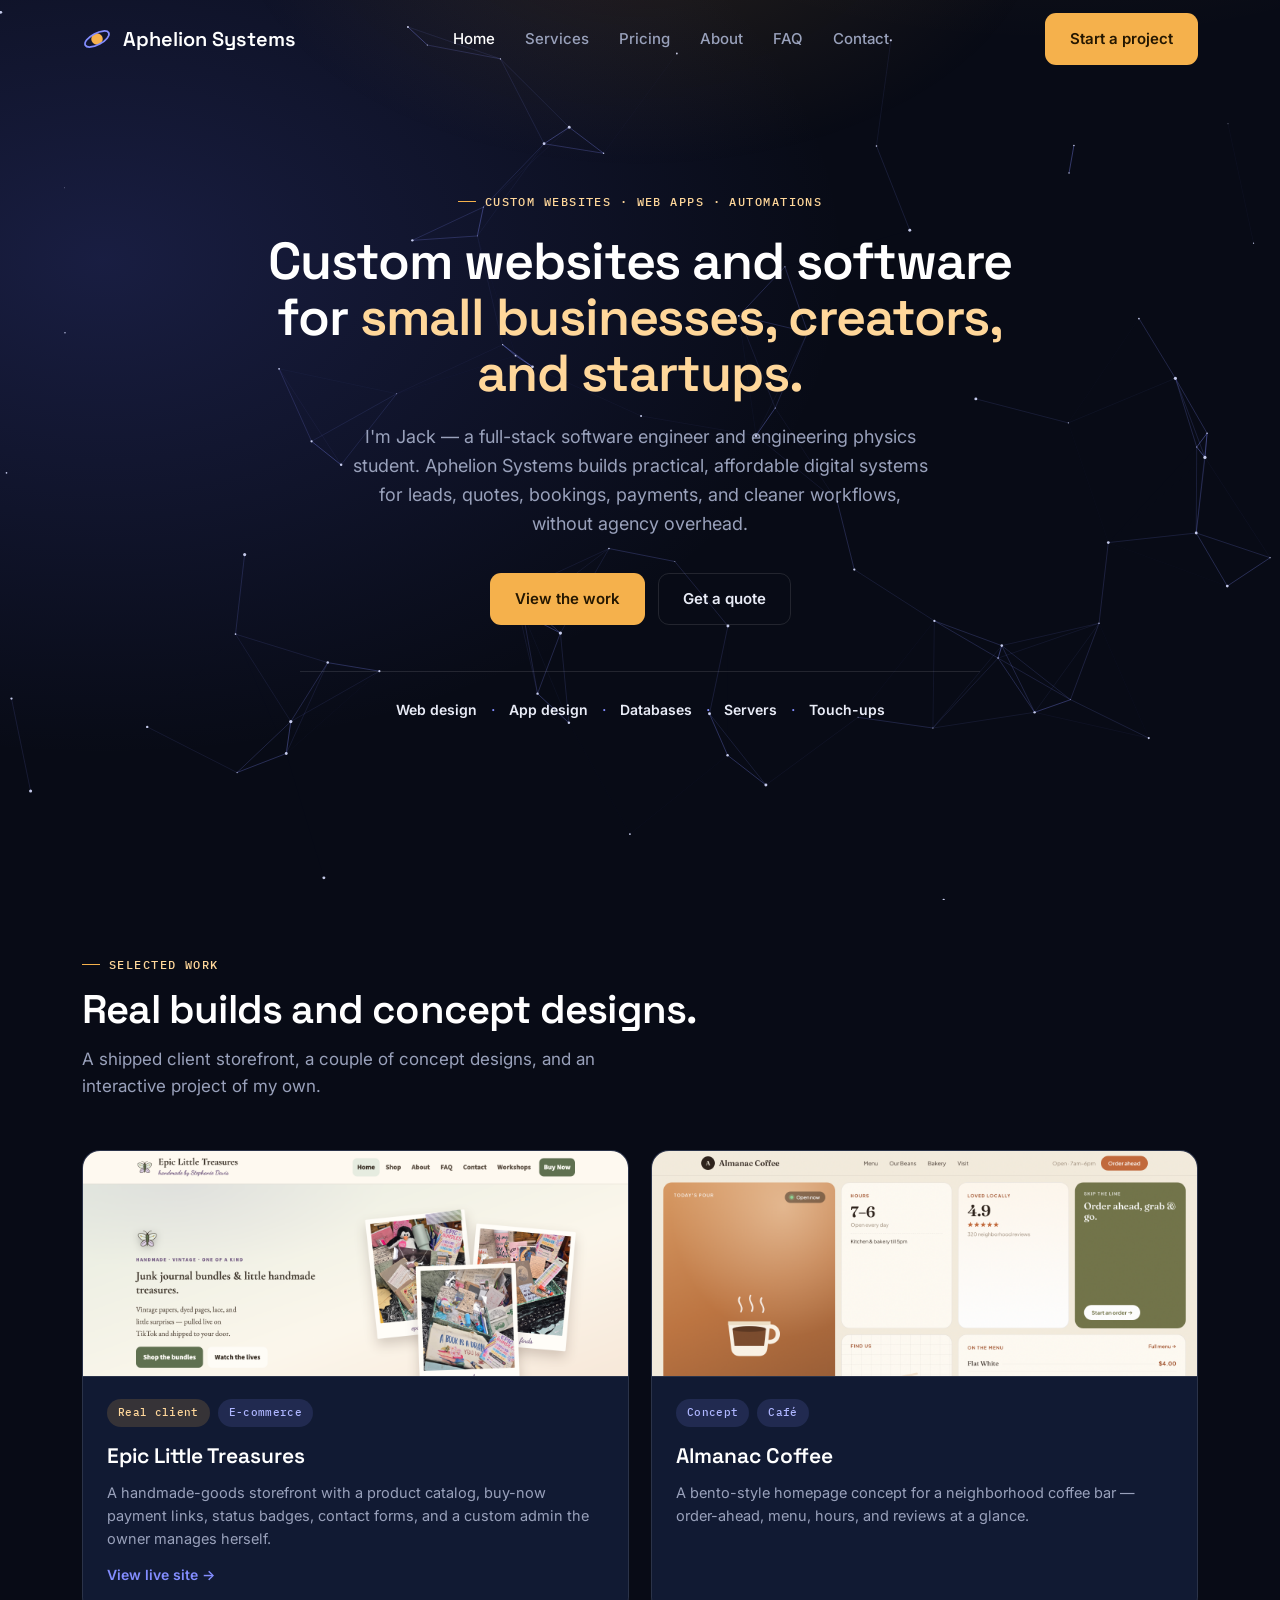
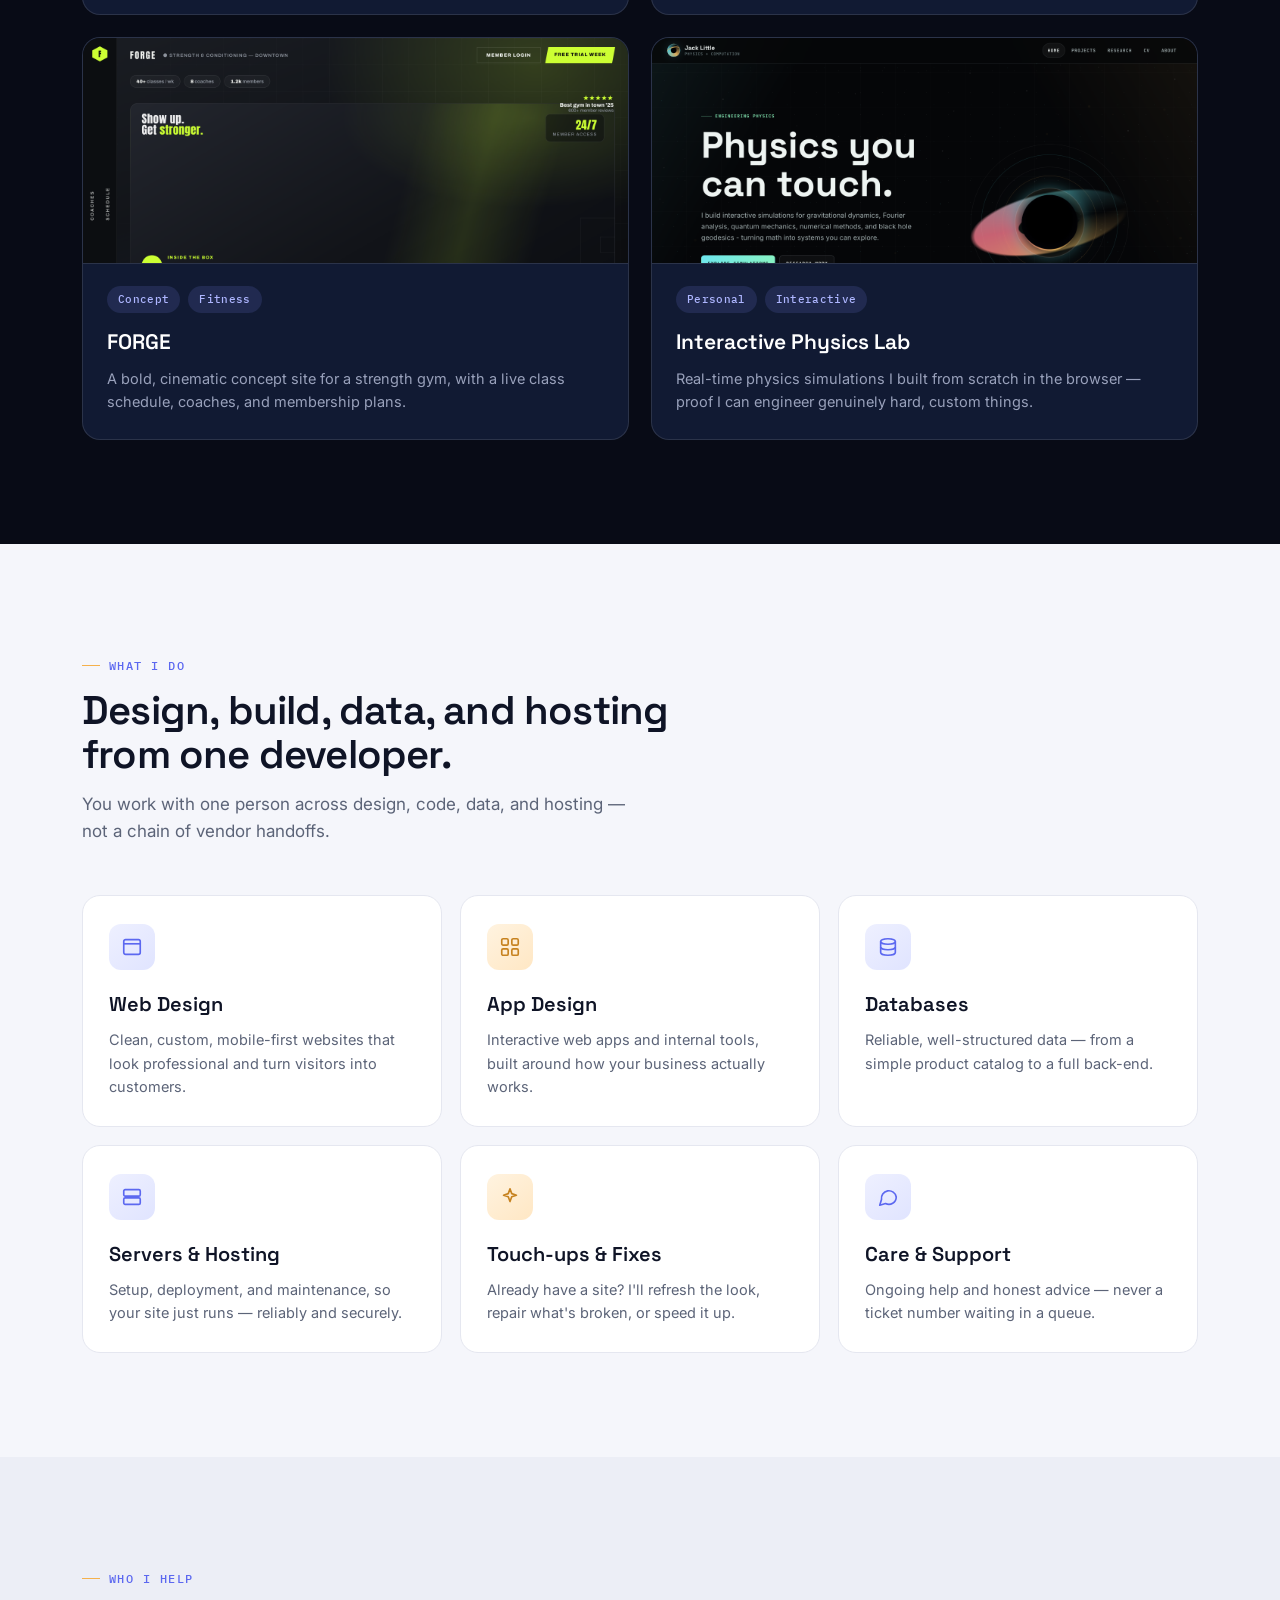
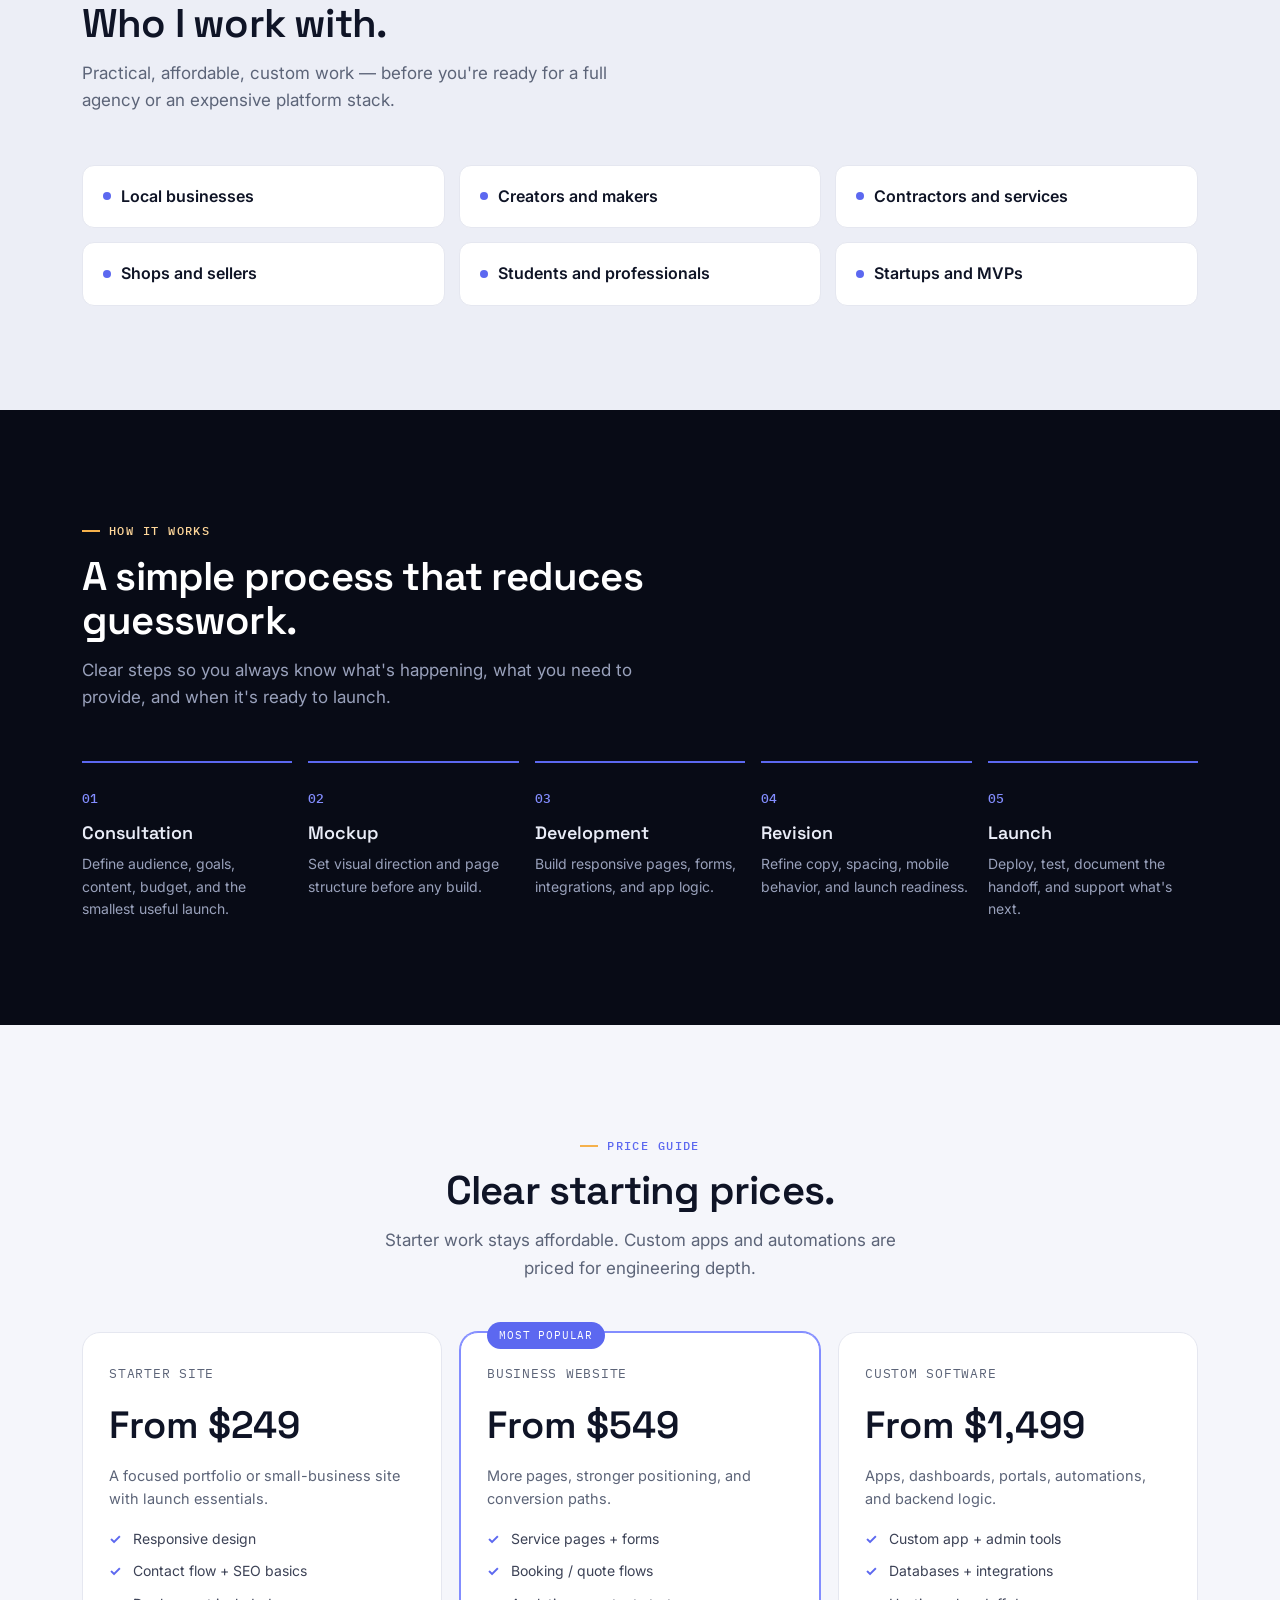
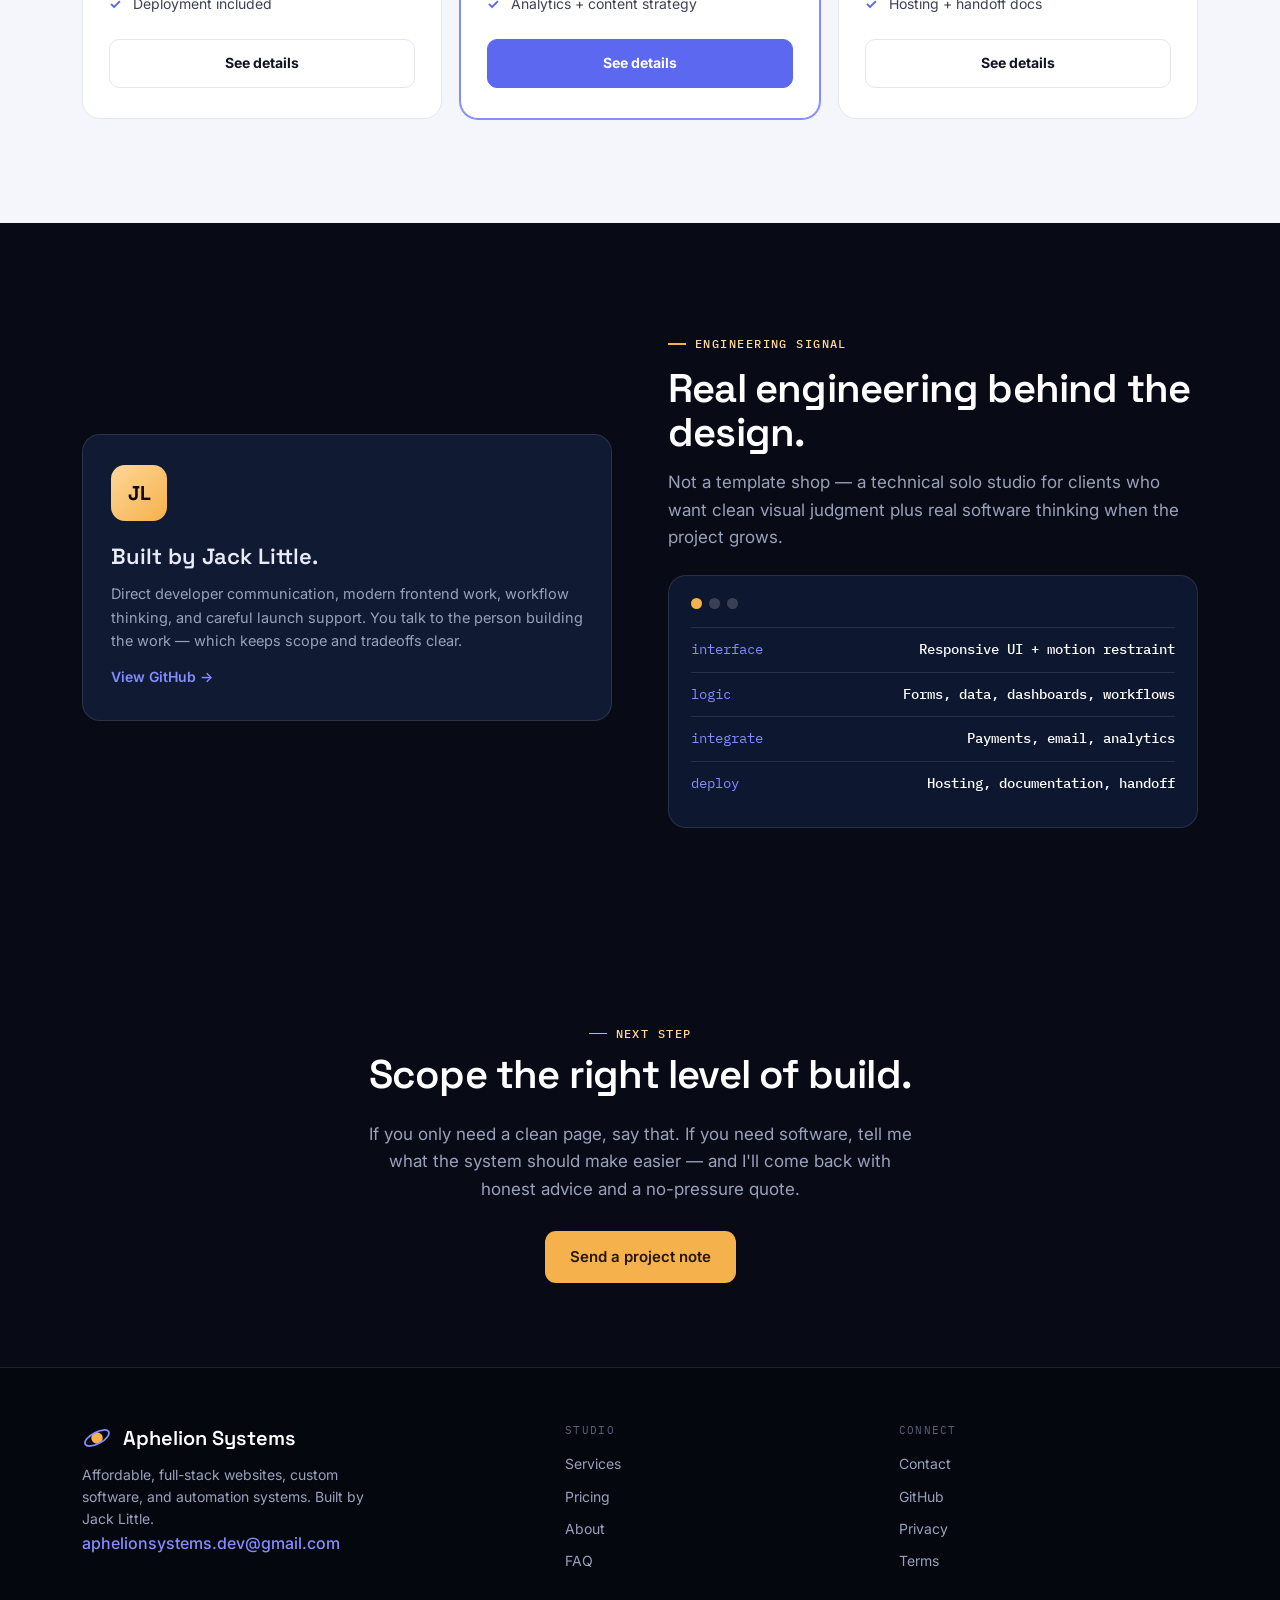
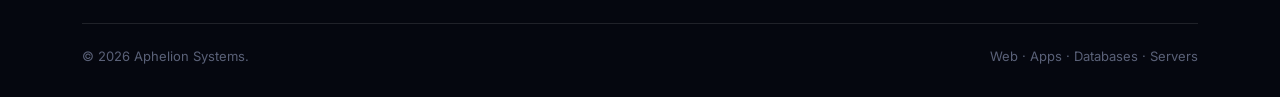
==== index.html @ 0e7eba86 "Tighten response-time copy + improve thank-you page layout - Drop 'usually' so response time reads '" ====
<!DOCTYPE html>
<html lang="en">
<head>
  <meta charset="UTF-8" />
  <meta name="viewport" content="width=device-width, initial-scale=1.0" />
  <meta name="description" content="Aphelion Systems builds affordable custom websites, web apps, quote forms, booking flows, dashboards, and automations for small businesses, creators, and startups." />
  <meta property="og:title" content="Aphelion Systems | Websites and Digital Systems" />
  <meta property="og:description" content="Custom websites and digital systems for small businesses, creators, contractors, shops, and startups — full-stack and affordable." />
  <meta property="og:image" content="https://aphelionsystems.dev/assets/work-storefront.png" />
  <meta property="og:url" content="https://aphelionsystems.dev/" />
  <meta name="twitter:card" content="summary_large_image" />
  <link rel="canonical" href="https://aphelionsystems.dev/" />
  <link rel="icon" href="/favicon.ico" sizes="32x32" />
  <link rel="icon" href="/assets/favicon.svg" type="image/svg+xml" />
  <link rel="apple-touch-icon" href="/assets/apple-touch-icon.png" />
  <title>Aphelion Systems | Affordable Custom Websites & Software</title>
  <link rel="preconnect" href="https://fonts.googleapis.com" />
  <link rel="preconnect" href="https://fonts.gstatic.com" crossorigin />
  <link href="https://fonts.googleapis.com/css2?family=IBM+Plex+Mono:wght@500&family=Inter:wght@400;500;600;700&family=Space+Grotesk:wght@400;500;600;700&display=swap" rel="stylesheet" />
  <link rel="stylesheet" href="styles.css?v=10" />
  <script type="application/ld+json">
  {"@context":"https://schema.org","@type":"ProfessionalService","name":"Aphelion Systems","url":"https://aphelionsystems.dev/","email":"aphelionsystems.dev@gmail.com","areaServed":"Pennsylvania and remote clients","description":"Custom websites, web apps, forms, dashboards, automations, and small-business digital systems.","sameAs":["https://github.com/jacklittle4"]}
  </script>
</head>
<body>
  <canvas id="space" aria-hidden="true"></canvas>

  <header class="nav" data-header>
    <div class="shell">
      <a class="brand" href="index.html" aria-label="Aphelion Systems home">
        <svg class="mark" viewBox="0 0 34 34" fill="none" xmlns="http://www.w3.org/2000/svg" aria-hidden="true"><circle cx="17" cy="17" r="6.5" fill="#F5B14C"/><ellipse cx="17" cy="17" rx="15" ry="6.5" stroke="#838DFF" stroke-width="2" transform="rotate(-28 17 17)"/></svg>
        Aphelion Systems
      </a>
      <nav class="nav-links" id="site-nav" aria-label="Primary navigation">
        <a href="index.html" aria-current="page">Home</a>
        <a href="services.html">Services</a>
        <a href="pricing.html">Pricing</a>
        <a href="about.html">About</a>
        <a href="faq.html">FAQ</a>
        <a href="contact.html">Contact</a>
      </nav>
      <div class="nav-cta">
        <a href="contact.html" class="btn btn-amber">Start a project</a>
        <button class="nav-toggle" type="button" data-nav-toggle aria-expanded="false" aria-controls="site-nav"><span></span><span></span><span></span></button>
      </div>
    </div>
  </header>

  <!-- HERO -->
  <header class="hero">
    <div class="hero-glow"></div>
    <div class="shell">
      <div class="hero-inner" data-reveal>
        <span class="eyebrow on-dark">Custom websites · web apps · automations</span>
        <h1>Custom websites and software for <span class="accent">small businesses, creators, and startups.</span></h1>
        <p class="lede">I'm Jack — a full-stack software engineer and engineering physics student. Aphelion Systems builds practical, affordable digital systems for leads, quotes, bookings, payments, and cleaner workflows, without agency overhead.</p>
        <div class="hero-actions">
          <a href="#work" class="btn btn-amber">View the work</a>
          <a href="pricing.html" class="btn btn-ghost">Get a quote</a>
        </div>
        <div class="hero-trust">
          <b>Web design</b><span class="dotsep">·</span><b>App design</b><span class="dotsep">·</span><b>Databases</b><span class="dotsep">·</span><b>Servers</b><span class="dotsep">·</span><b>Touch-ups</b>
        </div>
      </div>
    </div>
  </header>

  <!-- WORK -->
  <section class="section dark" id="work">
    <div class="shell">
      <div class="section-head" data-reveal>
        <span class="eyebrow">Selected work</span>
        <h2 class="section-title">Real builds and concept designs.</h2>
        <p class="section-sub">A shipped client storefront, a couple of concept designs, and an interactive project of my own.</p>
      </div>
      <div class="work-grid">
        <article class="proj" data-reveal>
          <div class="thumb"><img src="assets/work-storefront.png" alt="Epic Little Treasures handmade-goods storefront" /></div>
          <div class="body">
            <div class="tags"><span class="tag real">Real client</span><span class="tag">E-commerce</span></div>
            <h3>Epic Little Treasures</h3>
            <p>A handmade-goods storefront with a product catalog, buy-now payment links, status badges, contact forms, and a custom admin the owner manages herself.</p>
            <a class="text-link" href="https://jacklittle4.github.io/epiclittletreasures/">View live site →</a>
          </div>
        </article>
        <article class="proj" data-reveal data-delay="1">
          <div class="thumb"><img src="assets/work-cafe.png" alt="Almanac Coffee website concept" /></div>
          <div class="body">
            <div class="tags"><span class="tag">Concept</span><span class="tag">Café</span></div>
            <h3>Almanac Coffee</h3>
            <p>A bento-style homepage concept for a neighborhood coffee bar — order-ahead, menu, hours, and reviews at a glance.</p>
          </div>
        </article>
        <article class="proj" data-reveal>
          <div class="thumb"><img src="assets/work-gym.png" alt="FORGE gym website concept" /></div>
          <div class="body">
            <div class="tags"><span class="tag">Concept</span><span class="tag">Fitness</span></div>
            <h3>FORGE</h3>
            <p>A bold, cinematic concept site for a strength gym, with a live class schedule, coaches, and membership plans.</p>
          </div>
        </article>
        <article class="proj" data-reveal data-delay="1">
          <div class="thumb"><img src="assets/work-portfolio.png" alt="Interactive physics simulations" /></div>
          <div class="body">
            <div class="tags"><span class="tag">Personal</span><span class="tag">Interactive</span></div>
            <h3>Interactive Physics Lab</h3>
            <p>Real-time physics simulations I built from scratch in the browser — proof I can engineer genuinely hard, custom things.</p>
          </div>
        </article>
      </div>
    </div>
  </section>

  <!-- SERVICES -->
  <section class="section">
    <div class="shell">
      <div class="section-head" data-reveal>
        <span class="eyebrow">What I do</span>
        <h2 class="section-title">Design, build, data, and hosting from one developer.</h2>
        <p class="section-sub">You work with one person across design, code, data, and hosting — not a chain of vendor handoffs.</p>
      </div>
      <div class="svc-grid">
        <div class="svc" data-reveal><div class="ico"><svg width="22" height="22" viewBox="0 0 24 24" fill="none" stroke="currentColor" stroke-width="1.8"><rect x="3" y="4" width="18" height="16" rx="2"/><path d="M3 8.5h18"/></svg></div><h3>Web Design</h3><p>Clean, custom, mobile-first websites that look professional and turn visitors into customers.</p></div>
        <div class="svc" data-reveal data-delay="1"><div class="ico"><svg width="22" height="22" viewBox="0 0 24 24" fill="none" stroke="currentColor" stroke-width="1.8"><rect x="3" y="3" width="7" height="7" rx="1.5"/><rect x="14" y="3" width="7" height="7" rx="1.5"/><rect x="3" y="14" width="7" height="7" rx="1.5"/><rect x="14" y="14" width="7" height="7" rx="1.5"/></svg></div><h3>App Design</h3><p>Interactive web apps and internal tools, built around how your business actually works.</p></div>
        <div class="svc" data-reveal data-delay="2"><div class="ico"><svg width="22" height="22" viewBox="0 0 24 24" fill="none" stroke="currentColor" stroke-width="1.8"><ellipse cx="12" cy="6" rx="8" ry="3"/><path d="M4 6v12c0 1.7 3.6 3 8 3s8-1.3 8-3V6"/><path d="M4 12c0 1.7 3.6 3 8 3s8-1.3 8-3"/></svg></div><h3>Databases</h3><p>Reliable, well-structured data — from a simple product catalog to a full back-end.</p></div>
        <div class="svc" data-reveal><div class="ico"><svg width="22" height="22" viewBox="0 0 24 24" fill="none" stroke="currentColor" stroke-width="1.8"><rect x="3" y="4" width="18" height="7" rx="1.5"/><rect x="3" y="13" width="18" height="7" rx="1.5"/><path d="M7 7.5h.01M7 16.5h.01"/></svg></div><h3>Servers &amp; Hosting</h3><p>Setup, deployment, and maintenance, so your site just runs — reliably and securely.</p></div>
        <div class="svc" data-reveal data-delay="1"><div class="ico"><svg width="22" height="22" viewBox="0 0 24 24" fill="none" stroke="currentColor" stroke-width="1.8" stroke-linejoin="round"><path d="M12 3l1.9 5.3L19 10l-5.1 1.7L12 17l-1.9-5.3L5 10l5.1-1.7z"/></svg></div><h3>Touch-ups &amp; Fixes</h3><p>Already have a site? I'll refresh the look, repair what's broken, or speed it up.</p></div>
        <div class="svc" data-reveal data-delay="2"><div class="ico"><svg width="22" height="22" viewBox="0 0 24 24" fill="none" stroke="currentColor" stroke-width="1.8" stroke-linejoin="round"><path d="M21 12a8 8 0 0 1-11.7 7.1L3 21l1.9-6.2A8 8 0 1 1 21 12z"/></svg></div><h3>Care &amp; Support</h3><p>Ongoing help and honest advice — never a ticket number waiting in a queue.</p></div>
      </div>
    </div>
  </section>

  <!-- AUDIENCE -->
  <section class="section alt">
    <div class="shell">
      <div class="section-head" data-reveal>
        <span class="eyebrow">Who I help</span>
        <h2 class="section-title">Who I work with.</h2>
        <p class="section-sub">Practical, affordable, custom work — before you're ready for a full agency or an expensive platform stack.</p>
      </div>
      <div class="audience-grid" data-reveal>
        <article>Local businesses</article>
        <article>Creators and makers</article>
        <article>Contractors and services</article>
        <article>Shops and sellers</article>
        <article>Students and professionals</article>
        <article>Startups and MVPs</article>
      </div>
    </div>
  </section>

  <!-- PROCESS -->
  <section class="section dark">
    <div class="shell">
      <div class="section-head" data-reveal>
        <span class="eyebrow">How it works</span>
        <h2 class="section-title">A simple process that reduces guesswork.</h2>
        <p class="section-sub">Clear steps so you always know what's happening, what you need to provide, and when it's ready to launch.</p>
      </div>
      <ol class="timeline" data-reveal>
        <li><span>01</span><h3>Consultation</h3><p>Define audience, goals, content, budget, and the smallest useful launch.</p></li>
        <li><span>02</span><h3>Mockup</h3><p>Set visual direction and page structure before any build.</p></li>
        <li><span>03</span><h3>Development</h3><p>Build responsive pages, forms, integrations, and app logic.</p></li>
        <li><span>04</span><h3>Revision</h3><p>Refine copy, spacing, mobile behavior, and launch readiness.</p></li>
        <li><span>05</span><h3>Launch</h3><p>Deploy, test, document the handoff, and support what's next.</p></li>
      </ol>
    </div>
  </section>

  <!-- PRICING PREVIEW -->
  <section class="section">
    <div class="shell">
      <div class="section-head center" data-reveal>
        <span class="eyebrow">Price guide</span>
        <h2 class="section-title">Clear starting prices.</h2>
        <p class="section-sub">Starter work stays affordable. Custom apps and automations are priced for engineering depth.</p>
      </div>
      <div class="tier-grid">
        <article class="tier" data-reveal>
          <div class="pname">Starter Site</div><div class="cost">From $249</div>
          <p>A focused portfolio or small-business site with launch essentials.</p>
          <ul><li>Responsive design</li><li>Contact flow + SEO basics</li><li>Deployment included</li></ul>
          <a class="go" href="pricing.html">See details</a>
        </article>
        <article class="tier feat" data-reveal data-delay="1">
          <div class="badge">Most popular</div>
          <div class="pname">Business Website</div><div class="cost">From $549</div>
          <p>More pages, stronger positioning, and conversion paths.</p>
          <ul><li>Service pages + forms</li><li>Booking / quote flows</li><li>Analytics + content strategy</li></ul>
          <a class="go" href="pricing.html">See details</a>
        </article>
        <article class="tier" data-reveal data-delay="2">
          <div class="pname">Custom Software</div><div class="cost">From $1,499</div>
          <p>Apps, dashboards, portals, automations, and backend logic.</p>
          <ul><li>Custom app + admin tools</li><li>Databases + integrations</li><li>Hosting + handoff docs</li></ul>
          <a class="go" href="pricing.html">See details</a>
        </article>
      </div>
    </div>
  </section>

  <!-- FOUNDER + ENGINEERING -->
  <section class="section dark">
    <div class="shell">
      <div class="split">
        <div class="founder-card" data-reveal>
          <div class="ava">JL</div>
          <h3>Built by Jack Little.</h3>
          <p>Direct developer communication, modern frontend work, workflow thinking, and careful launch support. You talk to the person building the work — which keeps scope and tradeoffs clear.</p>
          <a class="text-link" href="https://github.com/jacklittle4">View GitHub →</a>
        </div>
        <div data-reveal data-delay="1">
          <span class="eyebrow">Engineering signal</span>
          <h2 class="section-title">Real engineering behind the design.</h2>
          <p class="section-sub">Not a template shop — a technical solo studio for clients who want clean visual judgment plus real software thinking when the project grows.</p>
          <div class="console" style="margin-top:24px">
            <div class="bar"><span></span><span></span><span></span></div>
            <div class="line"><span>interface</span><strong>Responsive UI + motion restraint</strong></div>
            <div class="line"><span>logic</span><strong>Forms, data, dashboards, workflows</strong></div>
            <div class="line"><span>integrate</span><strong>Payments, email, analytics</strong></div>
            <div class="line"><span>deploy</span><strong>Hosting, documentation, handoff</strong></div>
          </div>
        </div>
      </div>
    </div>
  </section>

  <!-- CTA -->
  <section class="section dark tight">
    <div class="shell">
      <div class="cta-panel" data-reveal>
        <span class="eyebrow">Next step</span>
        <h2>Scope the right level of build.</h2>
        <p>If you only need a clean page, say that. If you need software, tell me what the system should make easier — and I'll come back with honest advice and a no-pressure quote.</p>
        <a href="contact.html" class="btn btn-amber">Send a project note</a>
      </div>
    </div>
  </section>

  <!-- FOOTER -->
  <footer class="site-footer">
    <div class="shell">
      <div class="footer-grid">
        <div>
          <div class="brand"><svg class="mark" viewBox="0 0 34 34" fill="none" xmlns="http://www.w3.org/2000/svg" aria-hidden="true"><circle cx="17" cy="17" r="6.5" fill="#F5B14C"/><ellipse cx="17" cy="17" rx="15" ry="6.5" stroke="#838DFF" stroke-width="2" transform="rotate(-28 17 17)"/></svg> Aphelion Systems</div>
          <p class="tagline">Affordable, full-stack websites, custom software, and automation systems. Built by Jack Little.</p>
          <a class="email" href="mailto:aphelionsystems.dev@gmail.com">aphelionsystems.dev@gmail.com</a>
        </div>
        <div>
          <div class="colhead">Studio</div>
          <a class="flink" href="services.html">Services</a>
          <a class="flink" href="pricing.html">Pricing</a>
          <a class="flink" href="about.html">About</a>
          <a class="flink" href="faq.html">FAQ</a>
        </div>
        <div>
          <div class="colhead">Connect</div>
          <a class="flink" href="contact.html">Contact</a>
          <a class="flink" href="https://github.com/jacklittle4">GitHub</a>
          <a class="flink" href="privacy.html">Privacy</a>
          <a class="flink" href="terms.html">Terms</a>
        </div>
      </div>
      <div class="footer-bottom">
        <span>&copy; <span data-year>2026</span> Aphelion Systems.</span>
        <span>Web · Apps · Databases · Servers</span>
      </div>
    </div>
  </footer>

  <script src="script.js?v=9"></script>
</body>
</html>
---- styles.css ----
/* ============================================================
   Aphelion Systems — design system
   Cosmic / constellation theme. Dark "space" sections reveal the
   animated background; light sections sit opaque on top.
   ============================================================ */
:root{
  --bg:#080B16; --bg2:#0C1124; --panel:#111A33; --panel-2:#0E1730;
  --light:#F5F6FB; --light-2:#ECEEF6; --white:#FFFFFF;
  --ink:#0F1426; --ink-soft:#3C4256; --muted:#5C6478; --line:#E5E7F0;
  --indigo:#838DFF; --indigo-deep:#5C68F0; --amber:#F5B14C; --amber-soft:#FFD79A;
  --on-dark:#E9ECF7; --muted-dark:#99A1BB; --line-dark:rgba(255,255,255,.11);
  --display:"Space Grotesk",system-ui,sans-serif;
  --body:"Inter",system-ui,sans-serif;
  --mono:"IBM Plex Mono",ui-monospace,monospace;
  --shell:1180px; --r:18px;
}
*{box-sizing:border-box; margin:0; padding:0;}
html{scroll-behavior:smooth; background:var(--bg);}
body{
  font-family:var(--body); color:var(--ink); -webkit-font-smoothing:antialiased; line-height:1.6;
  background:
    radial-gradient(1100px 720px at 82% -6%, rgba(245,177,76,.13), transparent 60%),
    radial-gradient(1200px 800px at 8% 4%, rgba(92,104,240,.20), transparent 62%),
    radial-gradient(900px 900px at 60% 120%, rgba(92,104,240,.12), transparent 60%),
    var(--bg);
}
body.nav-open{overflow:hidden;}
img{display:block; max-width:100%;}
a{color:inherit; text-decoration:none;}

/* animated background canvas */
#space{position:fixed; inset:0; z-index:0; pointer-events:none;}

/* layout */
.shell{max-width:var(--shell); margin:0 auto; padding:0 32px;}
.section{position:relative; z-index:1; padding:104px 0; background:var(--light); color:var(--ink);}
.section.alt{background:var(--light-2);}
.section.dark{background:transparent; color:var(--on-dark);}        /* reveals canvas */
.section.tight{padding:84px 0;}
.section-head{max-width:680px; margin-bottom:50px;}
.section-head.center{margin-left:auto; margin-right:auto; text-align:center;}
.eyebrow{display:inline-flex; align-items:center; gap:9px; font-family:var(--mono); font-size:12px; font-weight:500; letter-spacing:.12em; text-transform:uppercase; color:var(--indigo-deep);}
.eyebrow::before{content:""; width:18px; height:1.5px; background:var(--amber);}
.section.dark .eyebrow, .eyebrow.on-dark{color:var(--amber-soft);}
.section-title{font-family:var(--display); font-weight:600; font-size:clamp(28px,3.4vw,40px); line-height:1.1; letter-spacing:-.02em; margin-top:14px;}
.section.dark .section-title{color:#fff;}
.section-sub{font-size:17px; color:var(--muted); margin-top:14px; max-width:560px;}
.section.dark .section-sub{color:var(--muted-dark);}
.section-head.center .section-sub{margin-left:auto; margin-right:auto;}

/* buttons */
.btn{display:inline-flex; align-items:center; gap:9px; font-family:var(--body); font-weight:600; font-size:15px; padding:13px 24px; border-radius:11px; cursor:pointer; border:1px solid transparent; transition:transform .15s ease, background .2s ease, border-color .2s ease;}
.btn:hover{transform:translateY(-1px);}
.btn-amber{background:var(--amber); color:#241701;}
.btn-indigo{background:var(--indigo-deep); color:#fff;}
.btn-ghost{background:transparent; color:var(--on-dark); border-color:var(--line-dark);}
.btn-ghost:hover{border-color:var(--indigo);}
.btn-ghost-dark{background:transparent; color:var(--ink); border-color:var(--line);}

/* reveal */
[data-reveal]{opacity:0; transform:translateY(20px); transition:opacity .7s ease, transform .7s cubic-bezier(.2,.7,.2,1);}
[data-reveal].is-visible{opacity:1; transform:none;}
[data-reveal][data-delay="1"]{transition-delay:.08s;}
[data-reveal][data-delay="2"]{transition-delay:.16s;}
[data-reveal][data-delay="3"]{transition-delay:.24s;}
@media (prefers-reduced-motion: reduce){ [data-reveal]{opacity:1; transform:none; transition:none;} }

/* ============ nav ============ */
.nav{position:fixed; top:0; left:0; right:0; z-index:40; transition:background .25s ease, border-color .25s ease;}
.nav .shell{display:flex; align-items:center; justify-content:space-between; height:78px;}
.nav.is-scrolled{background:rgba(8,11,22,.78); backdrop-filter:blur(12px); border-bottom:1px solid var(--line-dark);}
.brand{display:flex; align-items:center; gap:11px; font-family:var(--display); font-weight:600; font-size:20px; color:#fff;}
.brand .mark{width:30px; height:30px;}
.nav-links{display:flex; gap:30px;}
.nav-links a{color:var(--muted-dark); font-size:15px; font-weight:500;}
.nav-links a:hover, .nav-links a[aria-current="page"]{color:#fff;}
.nav-cta{display:flex; align-items:center; gap:16px;}
.nav-toggle{display:none; flex-direction:column; gap:5px; background:none; border:0; cursor:pointer; padding:8px;}
.nav-toggle span{display:block; width:22px; height:2px; background:#fff; border-radius:2px;}

/* ============ hero ============ */
.hero{position:relative; z-index:1; color:var(--on-dark); overflow:hidden;}
.hero-glow{position:absolute; inset:0; z-index:0; pointer-events:none; background:
  radial-gradient(680px 420px at 50% -10%, rgba(245,177,76,.12), transparent 60%);}
.hero-inner{position:relative; z-index:2; text-align:center; max-width:800px; margin:0 auto; padding:184px 0 120px;}
.hero-inner .eyebrow{margin-bottom:22px;}
.hero h1{font-family:var(--display); font-weight:600; font-size:clamp(33px,4.6vw,52px); line-height:1.08; letter-spacing:-.02em; color:#fff; max-width:760px; margin:0 auto;}
.hero h1 .accent{color:var(--amber-soft);}
.hero .lede{color:var(--muted-dark); font-size:18px; margin:22px auto 34px; max-width:580px;}
.hero-actions{display:flex; gap:13px; flex-wrap:wrap; justify-content:center;}
.hero-trust{display:flex; gap:8px; flex-wrap:wrap; justify-content:center; align-items:center; margin:46px auto 0; padding-top:26px; border-top:1px solid var(--line-dark); max-width:680px;}
.hero-trust b{font-size:14px; color:var(--on-dark); font-weight:600;}
.dotsep{color:var(--indigo); margin:0 6px;}

/* slim page hero for subpages */
.page-hero{position:relative; z-index:1; color:var(--on-dark); text-align:center; overflow:hidden;}
.page-hero .shell{padding-top:158px; padding-bottom:64px;}
.page-hero h1{font-family:var(--display); font-weight:600; font-size:clamp(30px,4vw,46px); color:#fff; letter-spacing:-.02em; margin:14px auto 0; max-width:720px;}
.page-hero p{color:var(--muted-dark); font-size:17px; margin:16px auto 0; max-width:560px;}
/* thank-you page: center the content and push the footer down on a short page */
.page-hero.thanks .shell{min-height:78vh; display:flex; flex-direction:column; align-items:center; justify-content:center; padding-top:96px; padding-bottom:72px;}
.page-hero.thanks .btn{margin-top:34px;}

/* ============ generic cards / grids ============ */
.grid-3{display:grid; grid-template-columns:repeat(3,1fr); gap:18px;}
.grid-2{display:grid; grid-template-columns:repeat(2,1fr); gap:22px;}
.card{border-radius:var(--r); padding:26px 24px; background:var(--white); border:1px solid var(--line);}
.section.dark .card{background:var(--panel); border-color:var(--line-dark);}
.card-link{transition:transform .15s ease, box-shadow .2s ease;}
.card-link:hover{transform:translateY(-3px); box-shadow:0 22px 44px -28px rgba(20,28,64,.4);}

/* services */
.svc-grid{display:grid; grid-template-columns:repeat(3,1fr); gap:18px;}
.svc{background:var(--white); border:1px solid var(--line); border-radius:var(--r); padding:28px 26px; transition:transform .15s ease, box-shadow .2s ease;}
.svc:hover{transform:translateY(-3px); box-shadow:0 22px 44px -28px rgba(20,28,64,.4);}
.svc .ico{width:46px; height:46px; border-radius:12px; display:grid; place-items:center; background:linear-gradient(140deg,#EEF0FF,#E0E4FF); color:var(--indigo-deep); margin-bottom:18px;}
.svc:nth-child(2) .ico,.svc:nth-child(5) .ico{background:linear-gradient(140deg,#FFF3E0,#FFE7C4); color:#C7821F;}
.svc h3{font-family:var(--display); font-weight:600; font-size:20px; color:var(--ink);}
.svc p{font-size:14.5px; color:var(--muted); margin-top:8px;}

/* work / projects */
.work-grid{display:grid; grid-template-columns:repeat(2,1fr); gap:22px;}
.proj{background:var(--panel); border:1px solid var(--line-dark); border-radius:var(--r); overflow:hidden; transition:transform .15s ease;}
.proj:hover{transform:translateY(-3px);}
.proj .thumb{height:226px; overflow:hidden; border-bottom:1px solid var(--line-dark);}
.proj .thumb img{width:100%; height:100%; object-fit:cover; object-position:top;}
.proj .body{padding:22px 24px 26px;}
.proj .tags{display:flex; gap:8px; margin-bottom:12px;}
.tag{font-family:var(--mono); font-size:11px; font-weight:500; letter-spacing:.03em; padding:5px 11px; border-radius:999px; background:rgba(131,141,255,.14); color:#AEB6FF;}
.tag.real{background:rgba(245,177,76,.16); color:var(--amber-soft);}
.proj h3{font-family:var(--display); font-weight:600; font-size:21px; color:#fff;}
.proj p{font-size:14.5px; color:var(--muted-dark); margin-top:8px;}
.proj .text-link{display:inline-block; margin-top:14px; color:var(--indigo); font-weight:600; font-size:14px;}

/* audience pills */
.audience-grid{display:grid; grid-template-columns:repeat(3,1fr); gap:14px;}
.audience-grid article{background:var(--white); border:1px solid var(--line); border-radius:12px; padding:18px 20px; font-weight:600; color:var(--ink); display:flex; align-items:center; gap:10px;}
.audience-grid article::before{content:""; width:8px; height:8px; border-radius:50%; background:var(--indigo-deep);}

/* timeline / process */
.timeline{list-style:none; display:grid; grid-template-columns:repeat(5,1fr); gap:16px; counter-reset:step;}
.timeline.stack{grid-template-columns:1fr; gap:14px; max-width:760px;}
.timeline li{position:relative; padding-top:22px; border-top:2px solid var(--indigo-deep);}
.timeline li span{font-family:var(--mono); font-size:13px; color:var(--indigo-deep); font-weight:500;}
.section.dark .timeline li span{color:var(--indigo);}
.timeline li h3{font-family:var(--display); font-weight:600; font-size:18px; margin:8px 0 6px; color:inherit;}
.timeline li p{font-size:14px; color:var(--muted);}
.section.dark .timeline li p{color:var(--muted-dark);}

/* pricing tiers */
.tier-grid{display:grid; grid-template-columns:repeat(3,1fr); gap:18px; align-items:stretch;}
.tier{display:flex; flex-direction:column; background:var(--white); border:1px solid var(--line); border-radius:var(--r); padding:30px 26px;}
.section.dark .tier{background:var(--panel); border-color:var(--line-dark);}
.tier.feat{border-color:var(--indigo); box-shadow:0 0 0 1px var(--indigo); position:relative;}
.tier .badge{position:absolute; top:-11px; left:26px; background:var(--indigo-deep); color:#fff; font-family:var(--mono); font-size:10.5px; letter-spacing:.08em; text-transform:uppercase; padding:5px 12px; border-radius:999px;}
.tier .pname{font-family:var(--mono); font-size:12.5px; letter-spacing:.06em; text-transform:uppercase; color:var(--muted);}
.section.dark .tier .pname{color:var(--muted-dark);}
.tier .cost{font-family:var(--display); font-weight:600; font-size:38px; margin:12px 0 4px; color:var(--ink);}
.section.dark .tier .cost{color:#fff;}
.tier .cost small{font-family:var(--body); font-size:14px; color:var(--muted); font-weight:500;}
.tier p{font-size:14.5px; color:var(--muted); margin-top:4px;}
.section.dark .tier p{color:var(--muted-dark);}
.tier ul{list-style:none; margin:18px 0 24px; display:flex; flex-direction:column; gap:10px;}
.tier li{font-size:14px; color:var(--ink-soft); padding-left:24px; position:relative;}
.section.dark .tier li{color:#cdd2e2;}
.tier li::before{content:"✓"; position:absolute; left:0; color:var(--indigo-deep); font-weight:700;}
.tier .go{margin-top:auto; text-align:center; padding:12px; border-radius:10px; border:1.5px solid var(--line); font-weight:700; font-size:14px;}
.section.dark .tier .go{border-color:var(--line-dark); color:#fff;}
.tier.feat .go{background:var(--indigo-deep); color:#fff; border-color:var(--indigo-deep);}

/* console / engineering signal */
.split{display:grid; grid-template-columns:1fr 1fr; gap:56px; align-items:center;}
.console{background:var(--panel-2); border:1px solid var(--line-dark); border-radius:var(--r); padding:22px; font-family:var(--mono); color:var(--on-dark);}
.console .bar{display:flex; gap:7px; margin-bottom:18px;}
.console .bar span{width:11px; height:11px; border-radius:50%; background:rgba(255,255,255,.18);}
.console .bar span:first-child{background:var(--amber);}
.console .line{display:flex; justify-content:space-between; gap:18px; padding:11px 0; border-top:1px solid var(--line-dark); font-size:13.5px;}
.console .line span{color:var(--indigo);}
.console .line strong{color:#fff; font-weight:500; text-align:right;}

/* founder */
.founder-card{background:var(--white); border:1px solid var(--line); border-radius:var(--r); padding:30px 28px;}
.section.dark .founder-card{background:var(--panel); border-color:var(--line-dark);}
.founder-card .ava{width:56px; height:56px; border-radius:14px; display:grid; place-items:center; font-family:var(--display); font-weight:700; font-size:20px; color:#0A0B0D; background:linear-gradient(135deg,var(--amber-soft),var(--amber)); margin-bottom:18px;}
.founder-card h3{font-family:var(--display); font-weight:600; font-size:22px; color:inherit;}
.founder-card p{font-size:14.5px; color:var(--muted); margin-top:8px;}
.section.dark .founder-card p{color:var(--muted-dark);}
.founder-card .text-link{display:inline-block; margin-top:14px; color:var(--indigo-deep); font-weight:600; font-size:14px;}
.section.dark .founder-card .text-link{color:var(--indigo);}

/* CTA */
.cta-panel{max-width:860px; margin:0 auto; text-align:center;}
.cta-panel h2{font-family:var(--display); font-weight:600; font-size:clamp(28px,3.6vw,40px); color:#fff; letter-spacing:-.02em;}
.cta-panel p{color:var(--muted-dark); font-size:17px; margin:14px auto 28px; max-width:560px;}

/* FAQ */
.faq{max-width:820px; margin:0 auto; display:flex; flex-direction:column; gap:12px;}
.faq details{background:var(--white); border:1px solid var(--line); border-radius:14px; padding:4px 22px;}
.faq summary{list-style:none; cursor:pointer; padding:18px 0; font-family:var(--display); font-weight:600; font-size:17px; color:var(--ink); display:flex; justify-content:space-between; align-items:center; gap:16px;}
.faq summary::-webkit-details-marker{display:none;}
.faq summary::after{content:"+"; color:var(--indigo-deep); font-size:22px; font-weight:400;}
.faq details[open] summary::after{content:"–";}
.faq details p{font-size:15px; color:var(--muted); padding:0 0 20px;}

/* prose (privacy / terms / about) */
.prose{max-width:760px; margin:0 auto;}
.prose h2{font-family:var(--display); font-weight:600; font-size:24px; color:var(--ink); margin:34px 0 10px;}
.prose p{font-size:16px; color:var(--ink-soft); margin-top:12px;}
.prose ul{margin:12px 0 0 20px;} .prose li{font-size:16px; color:var(--ink-soft); margin-top:8px;}

/* forms */
.contact-layout{display:grid; grid-template-columns:1fr 1.1fr; gap:52px; align-items:start;}
.contact-copy h1{font-family:var(--display); font-weight:600; font-size:clamp(28px,3.4vw,38px); color:#fff; letter-spacing:-.02em; margin-top:12px;}
.contact-copy p{color:var(--muted-dark); font-size:16.5px; margin-top:16px; max-width:440px;}
.contact-aside{margin-top:26px; border-top:1px solid var(--line-dark);}
.contact-aside .row{display:flex; gap:16px; padding:14px 0; border-bottom:1px solid var(--line-dark);}
.contact-aside .k{font-family:var(--mono); font-size:12px; letter-spacing:.08em; text-transform:uppercase; color:var(--muted-dark); width:96px;}
.contact-aside .v{color:#fff;}
.contact-form{background:rgba(255,255,255,.03); border:1px solid var(--line-dark); border-radius:var(--r); padding:28px; display:grid; gap:16px;}
.contact-form label{display:block; font-size:13px; font-weight:600; color:var(--muted-dark);}
.contact-form input,.contact-form select,.contact-form textarea{width:100%; margin-top:7px; background:rgba(255,255,255,.04); border:1px solid var(--line-dark); border-radius:11px; padding:12px 14px; color:#fff; font-family:var(--body); font-size:15px;}
.contact-form input::placeholder,.contact-form textarea::placeholder{color:#6E768E;}
.contact-form textarea{resize:vertical;}
.contact-form .button, .contact-form button{justify-content:center; width:100%;}
.form-status{font-size:13px; color:var(--muted-dark);}

/* ============ footer ============ */
.site-footer{position:relative; z-index:1; background:#05070F; color:var(--muted-dark); padding:54px 0 30px; border-top:1px solid var(--line-dark);}
.footer-grid{display:grid; grid-template-columns:1.5fr 1fr 1fr; gap:34px;}
.site-footer .brand{margin-bottom:10px;}
.site-footer .tagline{font-size:14px; max-width:300px;}
.site-footer .colhead{font-family:var(--mono); font-size:11px; letter-spacing:.12em; text-transform:uppercase; color:#5A6178; margin-bottom:14px;}
.site-footer a.flink{display:block; font-size:14px; margin-bottom:10px; color:var(--muted-dark);}
.site-footer a.flink:hover{color:#fff;}
.site-footer .email{color:var(--indigo); font-weight:500;}
.footer-bottom{border-top:1px solid var(--line-dark); margin-top:40px; padding-top:22px; display:flex; justify-content:space-between; font-size:13px; color:#5A6178;}

/* ============ responsive ============ */
@media (max-width:900px){
  .nav-links{position:fixed; inset:78px 0 auto 0; flex-direction:column; gap:0; background:rgba(8,11,22,.97); border-bottom:1px solid var(--line-dark); padding:8px 32px 20px; transform:translateY(-12px); opacity:0; pointer-events:none; transition:.2s;}
  .nav-links.open{transform:none; opacity:1; pointer-events:auto;}
  .nav-links a{padding:14px 0; border-bottom:1px solid var(--line-dark);}
  .nav-toggle{display:flex;}
  .grid-3,.svc-grid,.work-grid,.grid-2,.audience-grid,.tier-grid,.split,.contact-layout{grid-template-columns:1fr;}
  .timeline{grid-template-columns:1fr 1fr;}
  .section{padding:72px 0;}
}
@media (max-width:560px){ .timeline{grid-template-columns:1fr;} .shell{padding:0 22px;} }
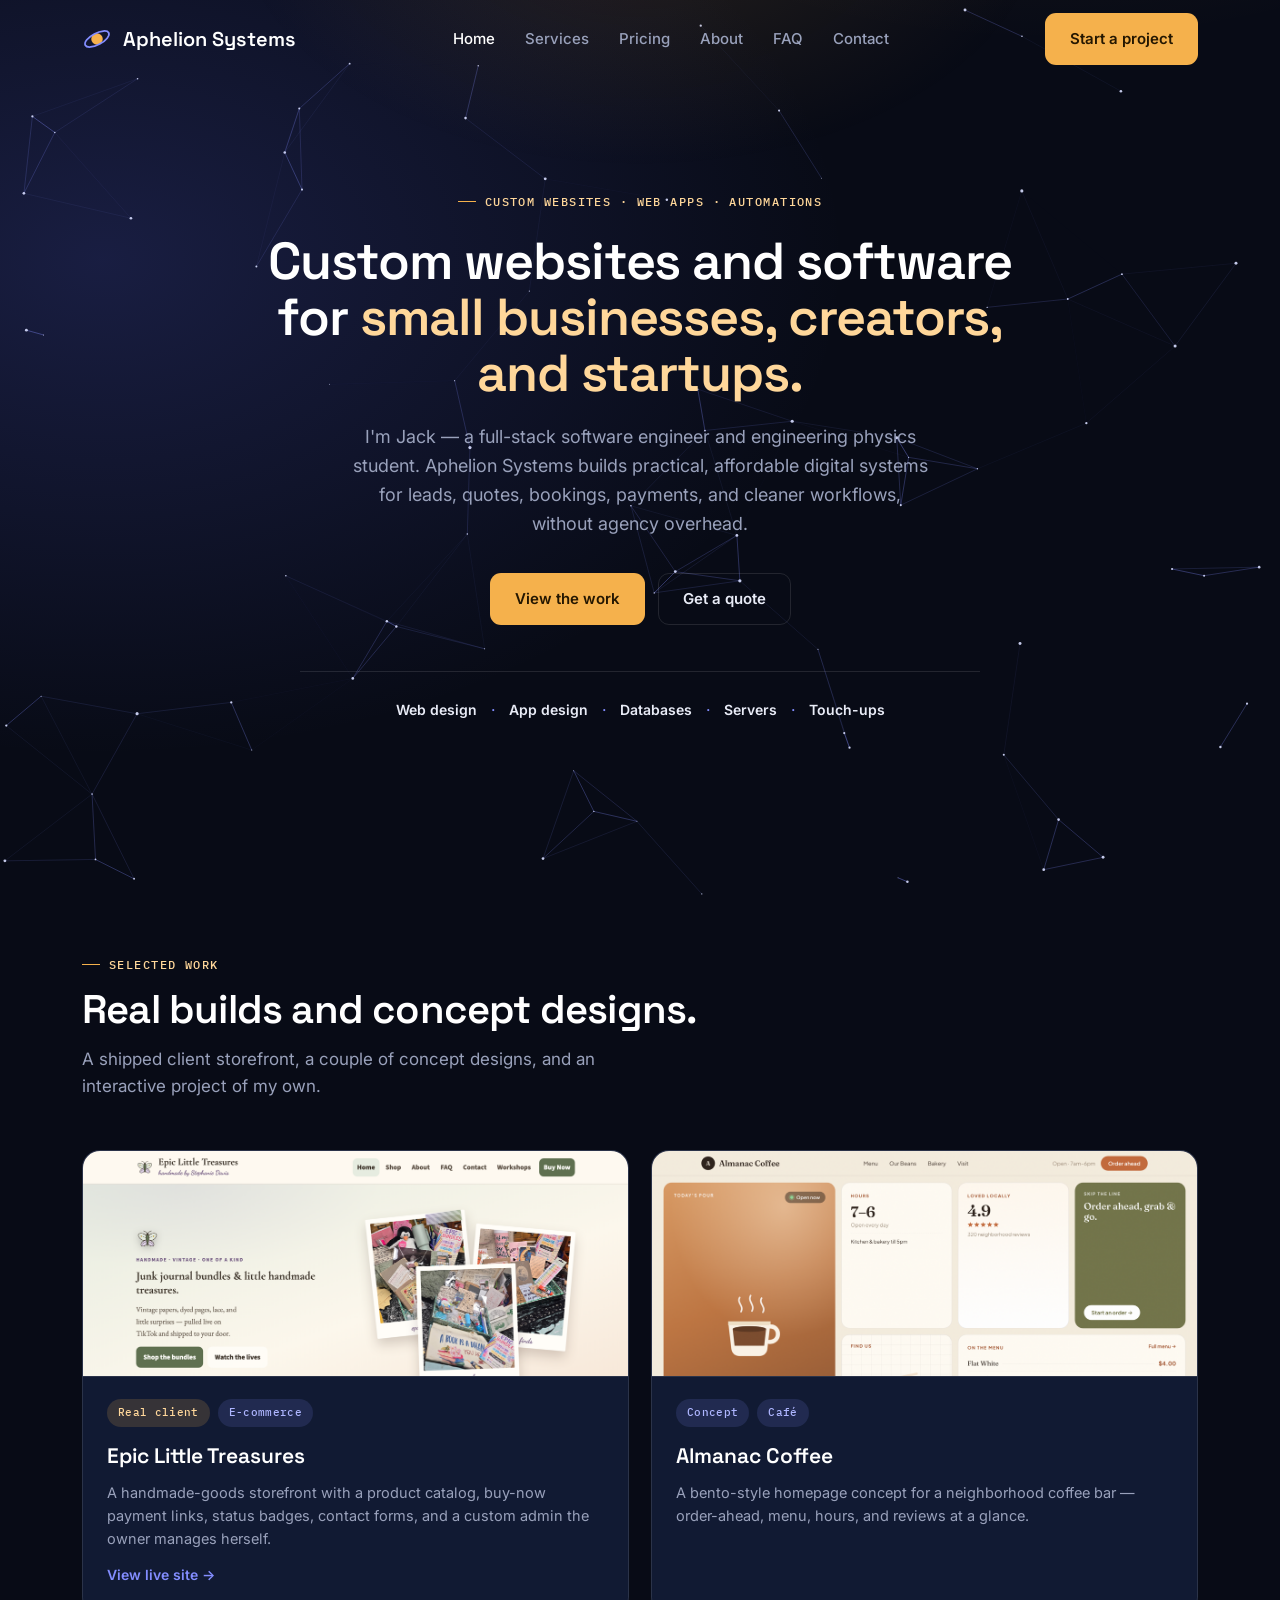
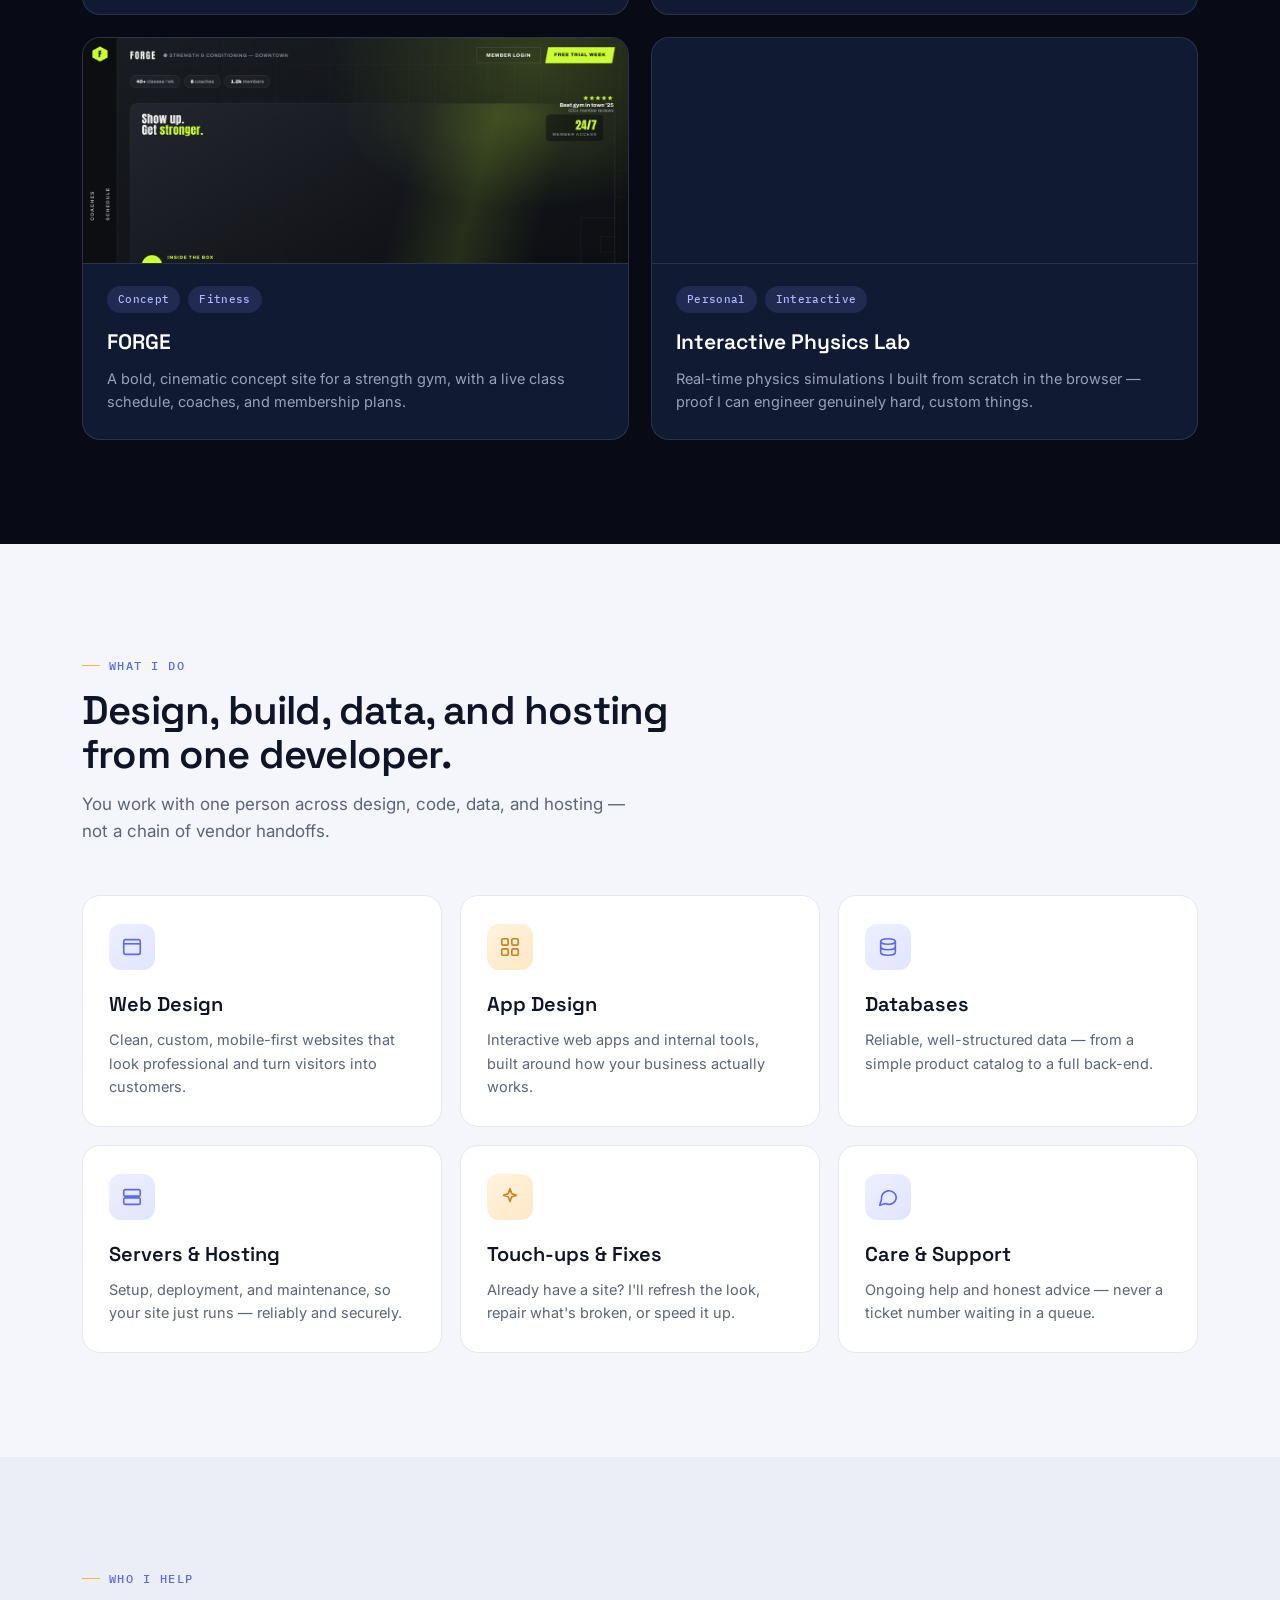
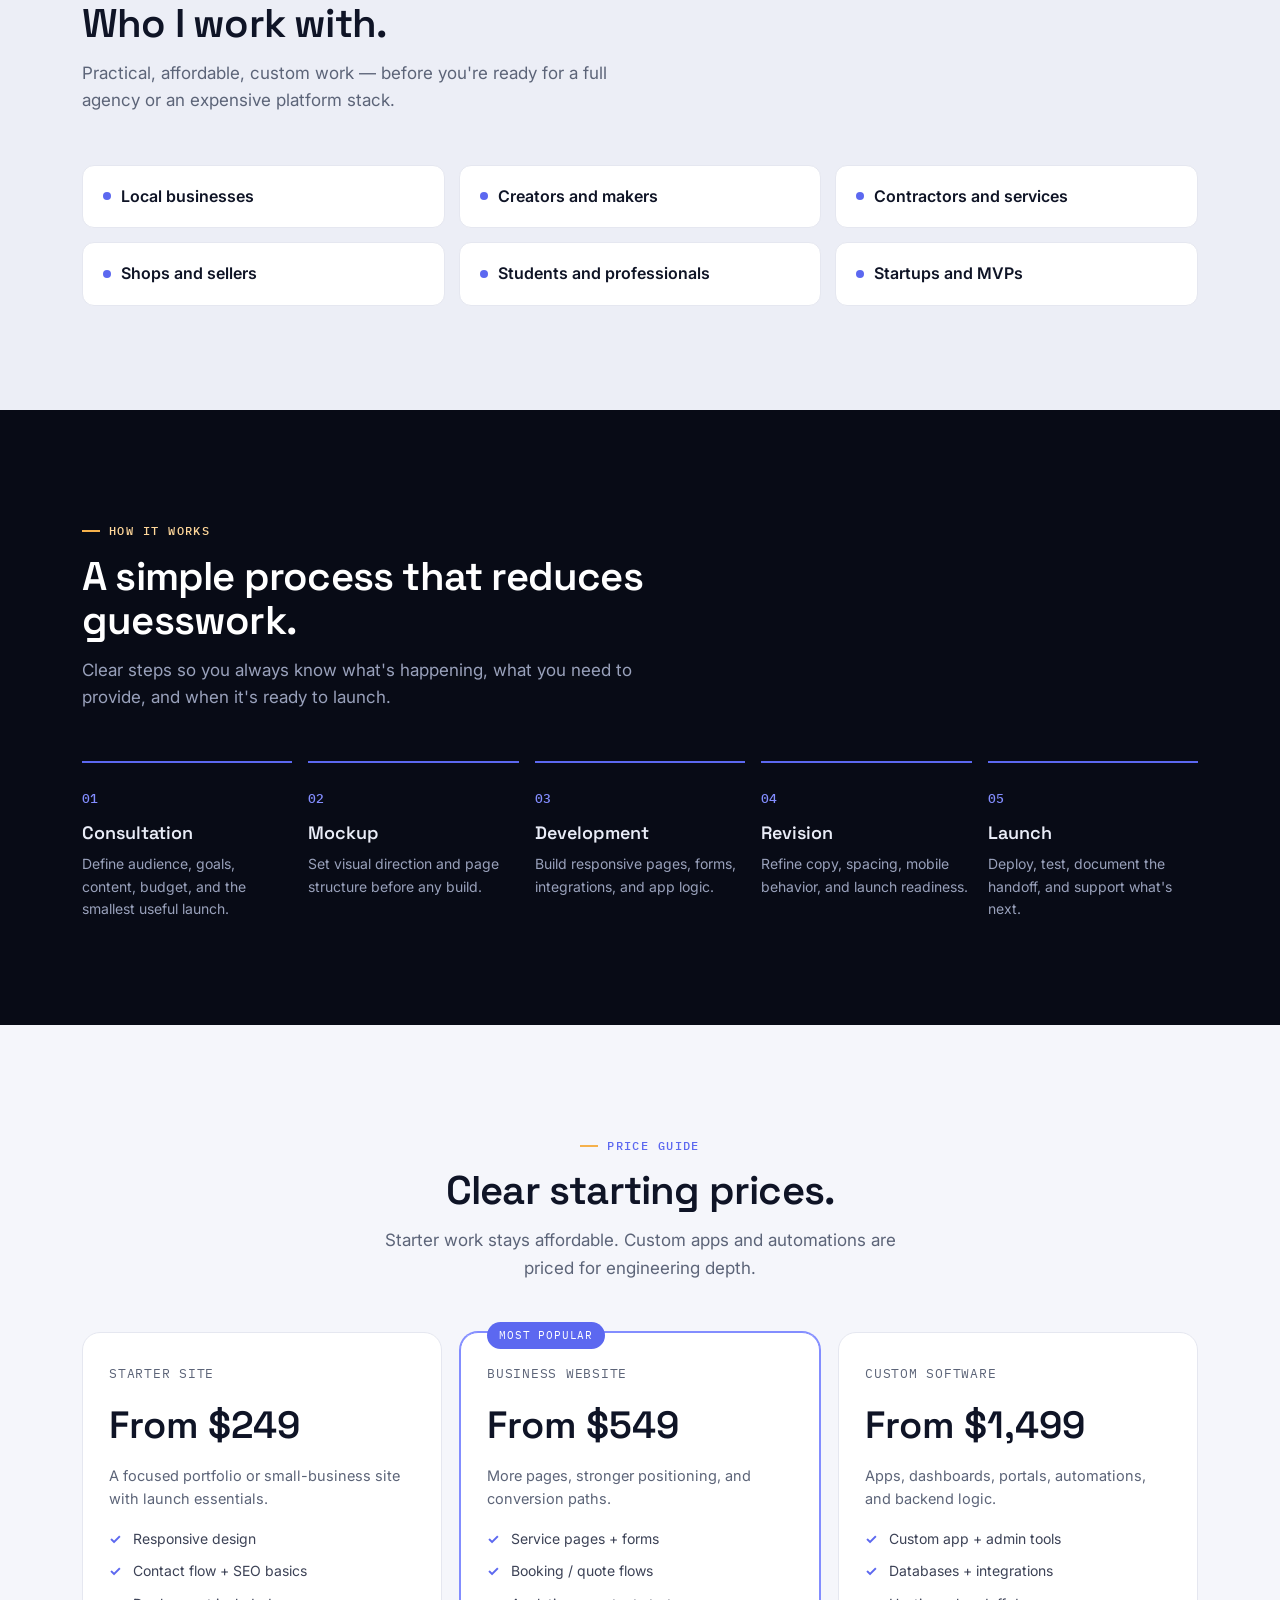
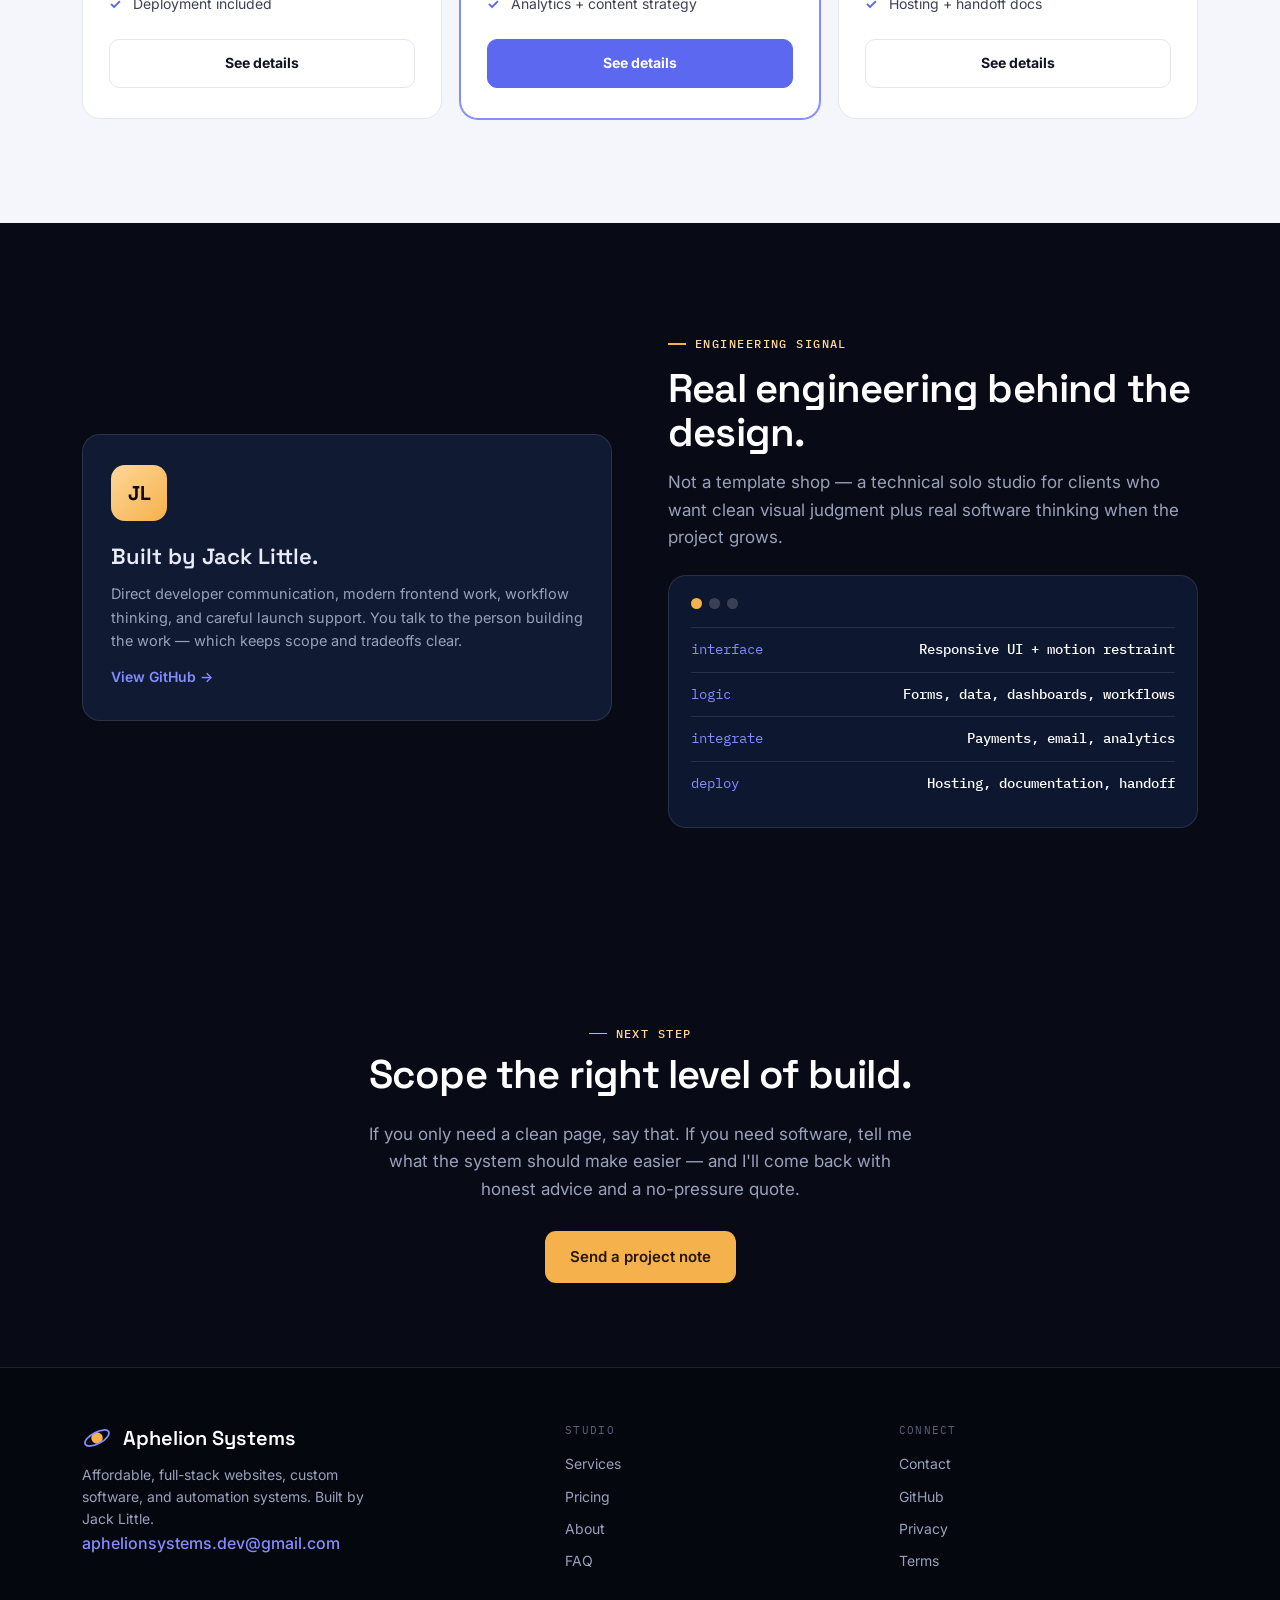
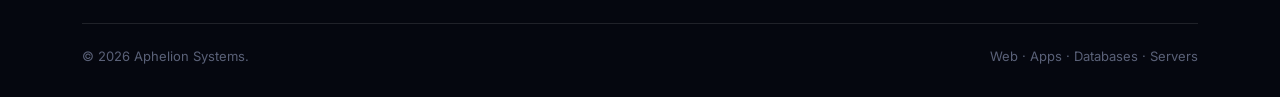
==== commit 88796baf: "Clickable service labels + SEO/performance pass Engagement: hero labels (Web design, App design, Dat" ====
--- a/index.html
+++ b/index.html
@@ -3,6 +3,7 @@
 <head>
   <meta charset="UTF-8" />
   <meta name="viewport" content="width=device-width, initial-scale=1.0" />
+  <meta name="theme-color" content="#080B16" />
   <meta name="description" content="Aphelion Systems builds affordable custom websites, web apps, quote forms, booking flows, dashboards, and automations for small businesses, creators, and startups." />
   <meta property="og:title" content="Aphelion Systems | Websites and Digital Systems" />
   <meta property="og:description" content="Custom websites and digital systems for small businesses, creators, contractors, shops, and startups — full-stack and affordable." />
@@ -17,7 +18,7 @@
   <link rel="preconnect" href="https://fonts.googleapis.com" />
   <link rel="preconnect" href="https://fonts.gstatic.com" crossorigin />
   <link href="https://fonts.googleapis.com/css2?family=IBM+Plex+Mono:wght@500&family=Inter:wght@400;500;600;700&family=Space+Grotesk:wght@400;500;600;700&display=swap" rel="stylesheet" />
-  <link rel="stylesheet" href="styles.css?v=10" />
+  <link rel="stylesheet" href="styles.css?v=11" />
   <script type="application/ld+json">
   {"@context":"https://schema.org","@type":"ProfessionalService","name":"Aphelion Systems","url":"https://aphelionsystems.dev/","email":"aphelionsystems.dev@gmail.com","areaServed":"Pennsylvania and remote clients","description":"Custom websites, web apps, forms, dashboards, automations, and small-business digital systems.","sameAs":["https://github.com/jacklittle4"]}
   </script>
@@ -59,7 +60,7 @@
           <a href="pricing.html" class="btn btn-ghost">Get a quote</a>
         </div>
         <div class="hero-trust">
-          <b>Web design</b><span class="dotsep">·</span><b>App design</b><span class="dotsep">·</span><b>Databases</b><span class="dotsep">·</span><b>Servers</b><span class="dotsep">·</span><b>Touch-ups</b>
+          <a href="services.html#web-design">Web design</a><span class="dotsep">·</span><a href="services.html#app-design">App design</a><span class="dotsep">·</span><a href="services.html#databases">Databases</a><span class="dotsep">·</span><a href="services.html#servers">Servers</a><span class="dotsep">·</span><a href="services.html#touch-ups">Touch-ups</a>
         </div>
       </div>
     </div>
@@ -75,7 +76,7 @@
       </div>
       <div class="work-grid">
         <article class="proj" data-reveal>
-          <div class="thumb"><img src="assets/work-storefront.png" alt="Epic Little Treasures handmade-goods storefront" /></div>
+          <div class="thumb"><img loading="lazy" decoding="async" width="1200" height="750" src="assets/work-storefront.png" alt="Epic Little Treasures handmade-goods storefront" /></div>
           <div class="body">
             <div class="tags"><span class="tag real">Real client</span><span class="tag">E-commerce</span></div>
             <h3>Epic Little Treasures</h3>
@@ -84,7 +85,7 @@
           </div>
         </article>
         <article class="proj" data-reveal data-delay="1">
-          <div class="thumb"><img src="assets/work-cafe.png" alt="Almanac Coffee website concept" /></div>
+          <div class="thumb"><img loading="lazy" decoding="async" width="1200" height="750" src="assets/work-cafe.png" alt="Almanac Coffee website concept" /></div>
           <div class="body">
             <div class="tags"><span class="tag">Concept</span><span class="tag">Café</span></div>
             <h3>Almanac Coffee</h3>
@@ -92,7 +93,7 @@
           </div>
         </article>
         <article class="proj" data-reveal>
-          <div class="thumb"><img src="assets/work-gym.png" alt="FORGE gym website concept" /></div>
+          <div class="thumb"><img loading="lazy" decoding="async" width="1200" height="750" src="assets/work-gym.png" alt="FORGE gym website concept" /></div>
           <div class="body">
             <div class="tags"><span class="tag">Concept</span><span class="tag">Fitness</span></div>
             <h3>FORGE</h3>
@@ -100,7 +101,7 @@
           </div>
         </article>
         <article class="proj" data-reveal data-delay="1">
-          <div class="thumb"><img src="assets/work-portfolio.png" alt="Interactive physics simulations" /></div>
+          <div class="thumb"><img loading="lazy" decoding="async" width="1200" height="750" src="assets/work-portfolio.png" alt="Interactive physics simulations" /></div>
           <div class="body">
             <div class="tags"><span class="tag">Personal</span><span class="tag">Interactive</span></div>
             <h3>Interactive Physics Lab</h3>
--- a/styles.css
+++ b/styles.css
@@ -246,3 +246,8 @@
   .section{padding:72px 0;}
 }
 @media (max-width:560px){ .timeline{grid-template-columns:1fr;} .shell{padding:0 22px;} }
+
+/* clickable hero service labels + anchor offset for jumped-to service cards */
+.hero-trust a{color:var(--on-dark); font-weight:600; font-size:14px; text-decoration:none; transition:color .2s ease;}
+.hero-trust a:hover{color:var(--amber-soft); text-decoration:underline;}
+.svc h3{scroll-margin-top:100px;}
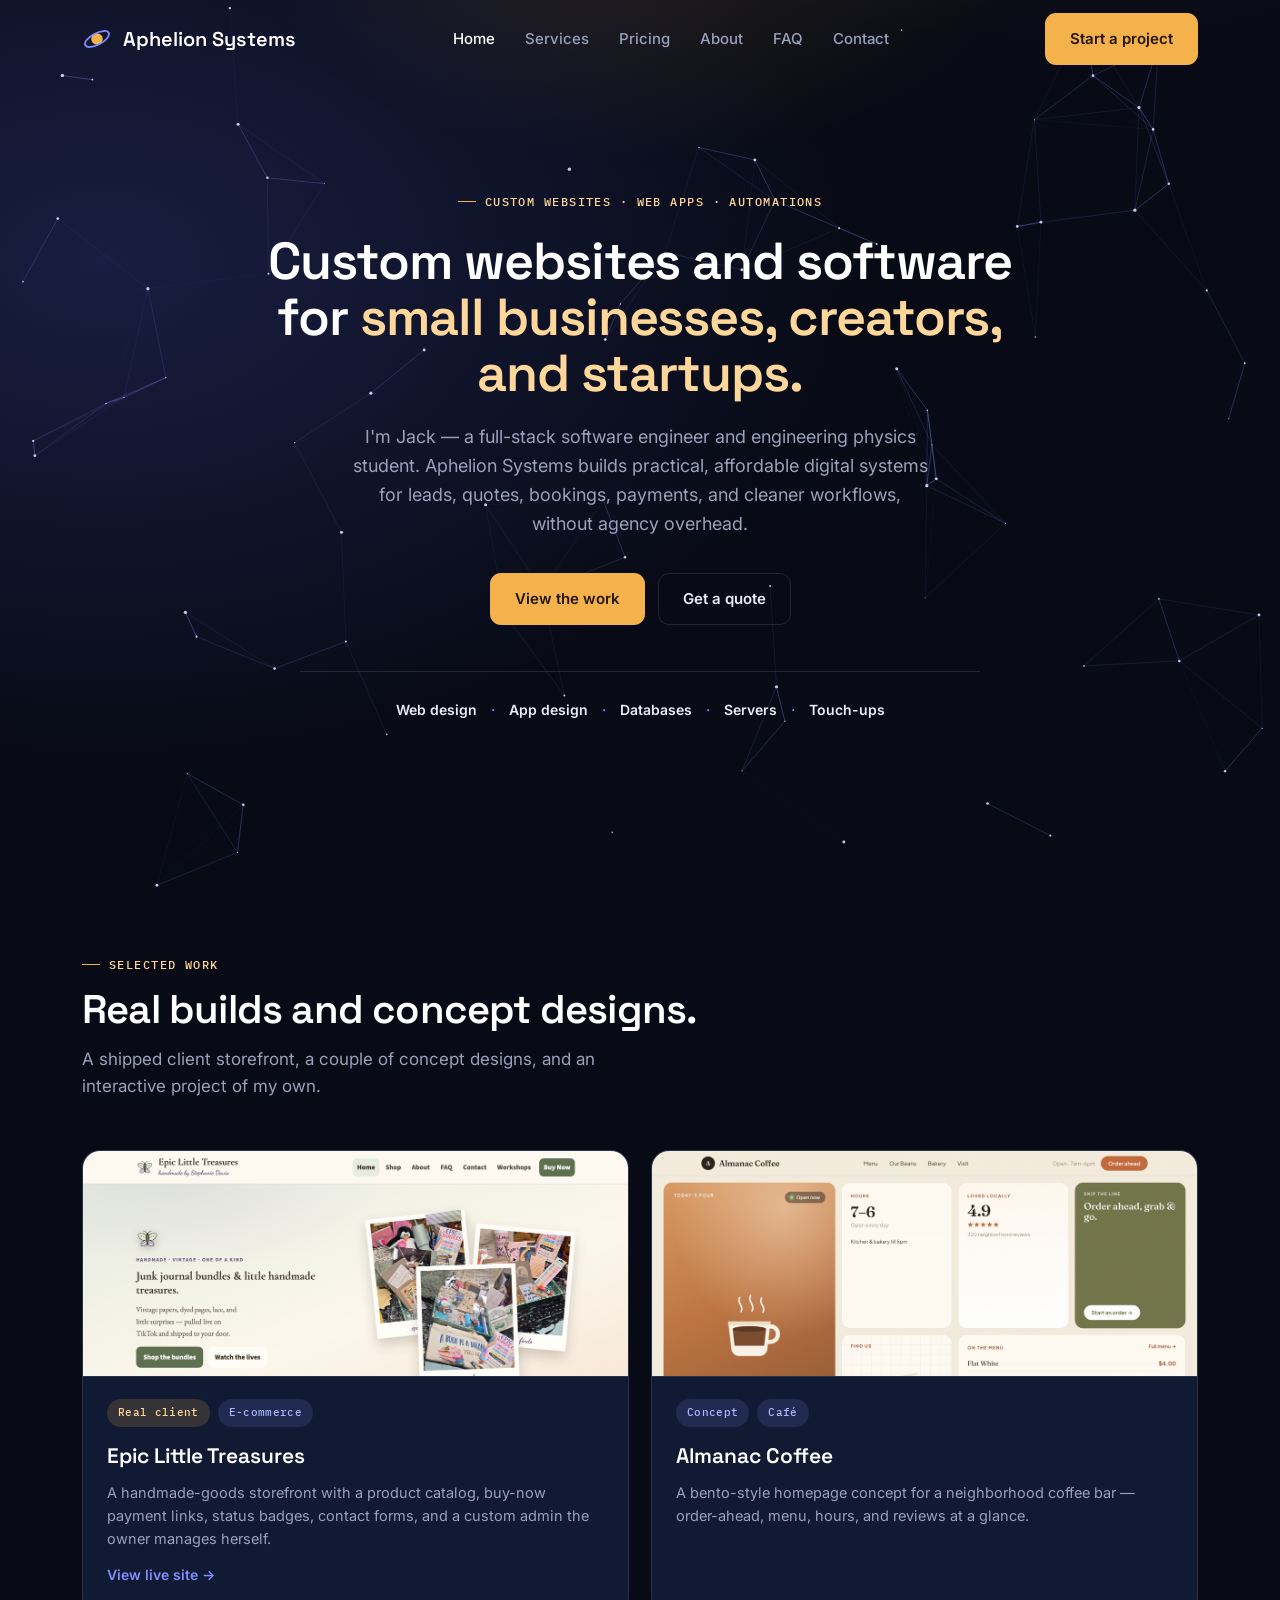
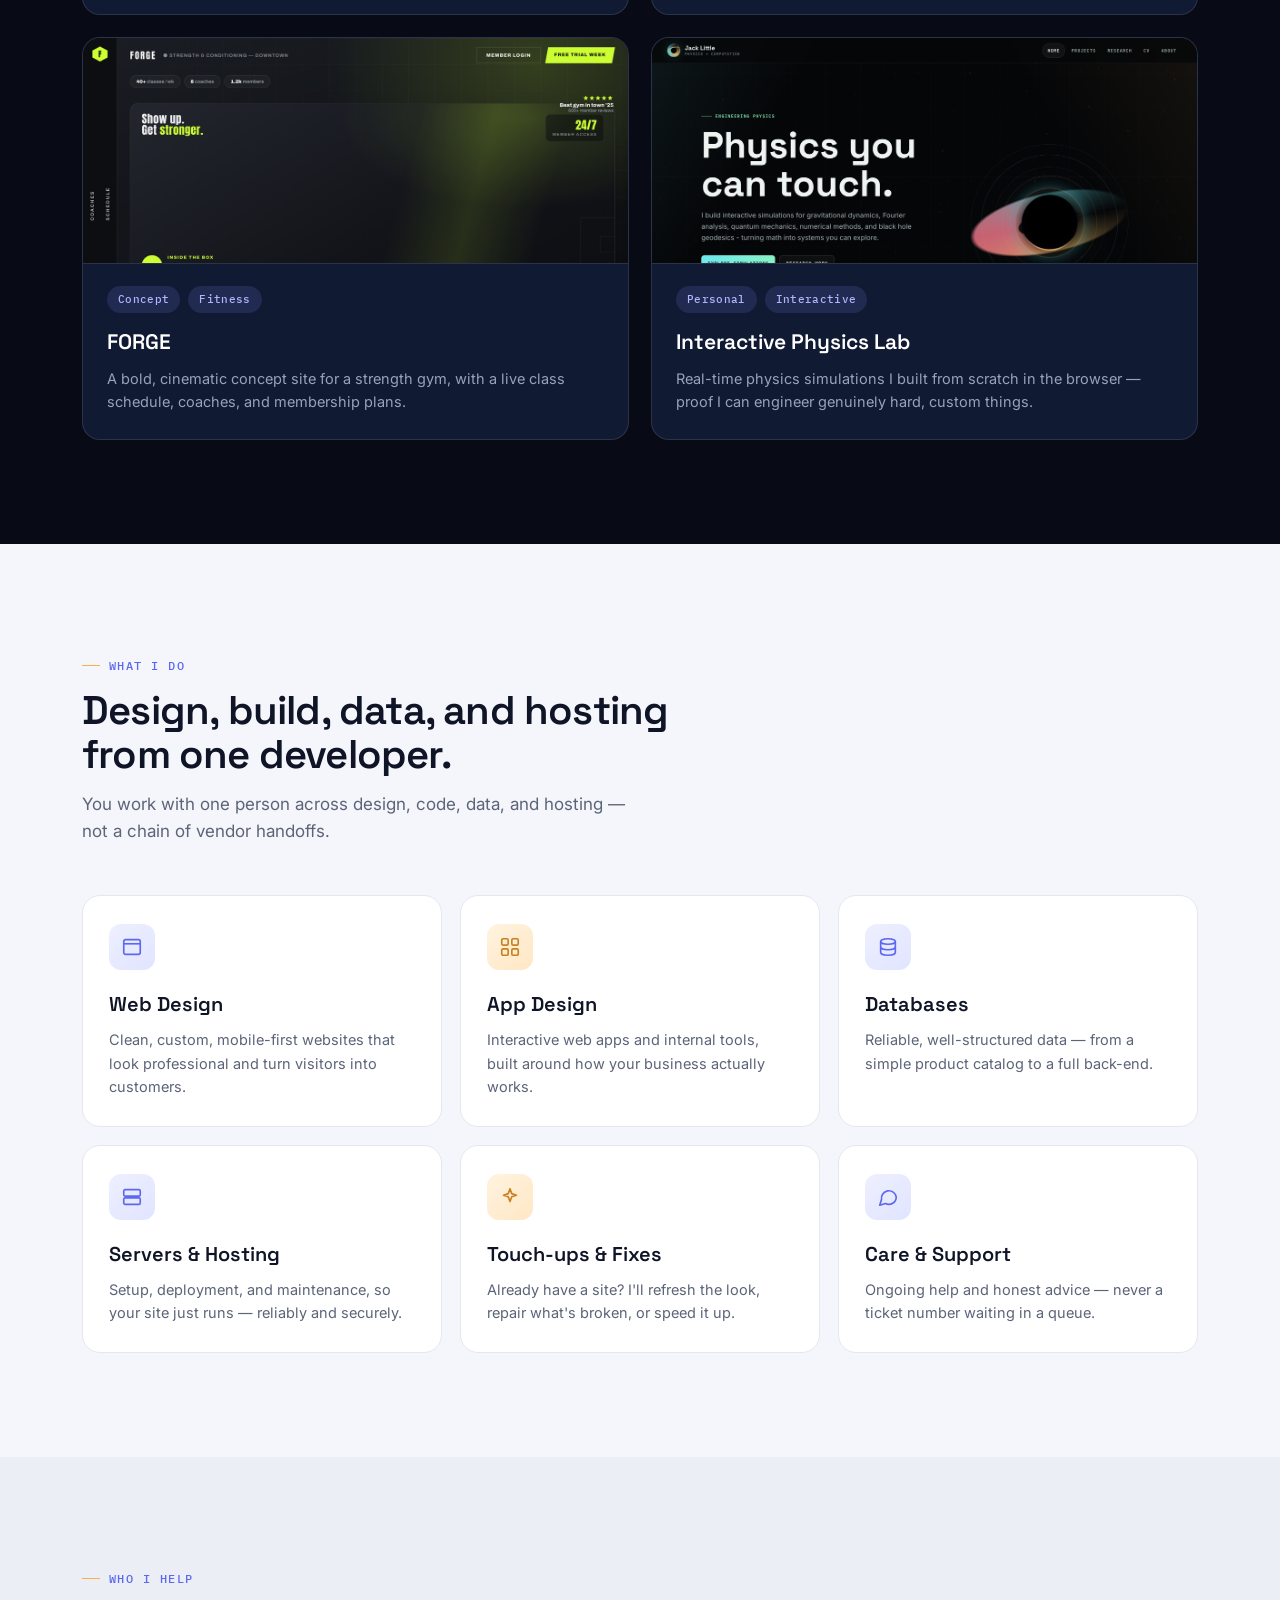
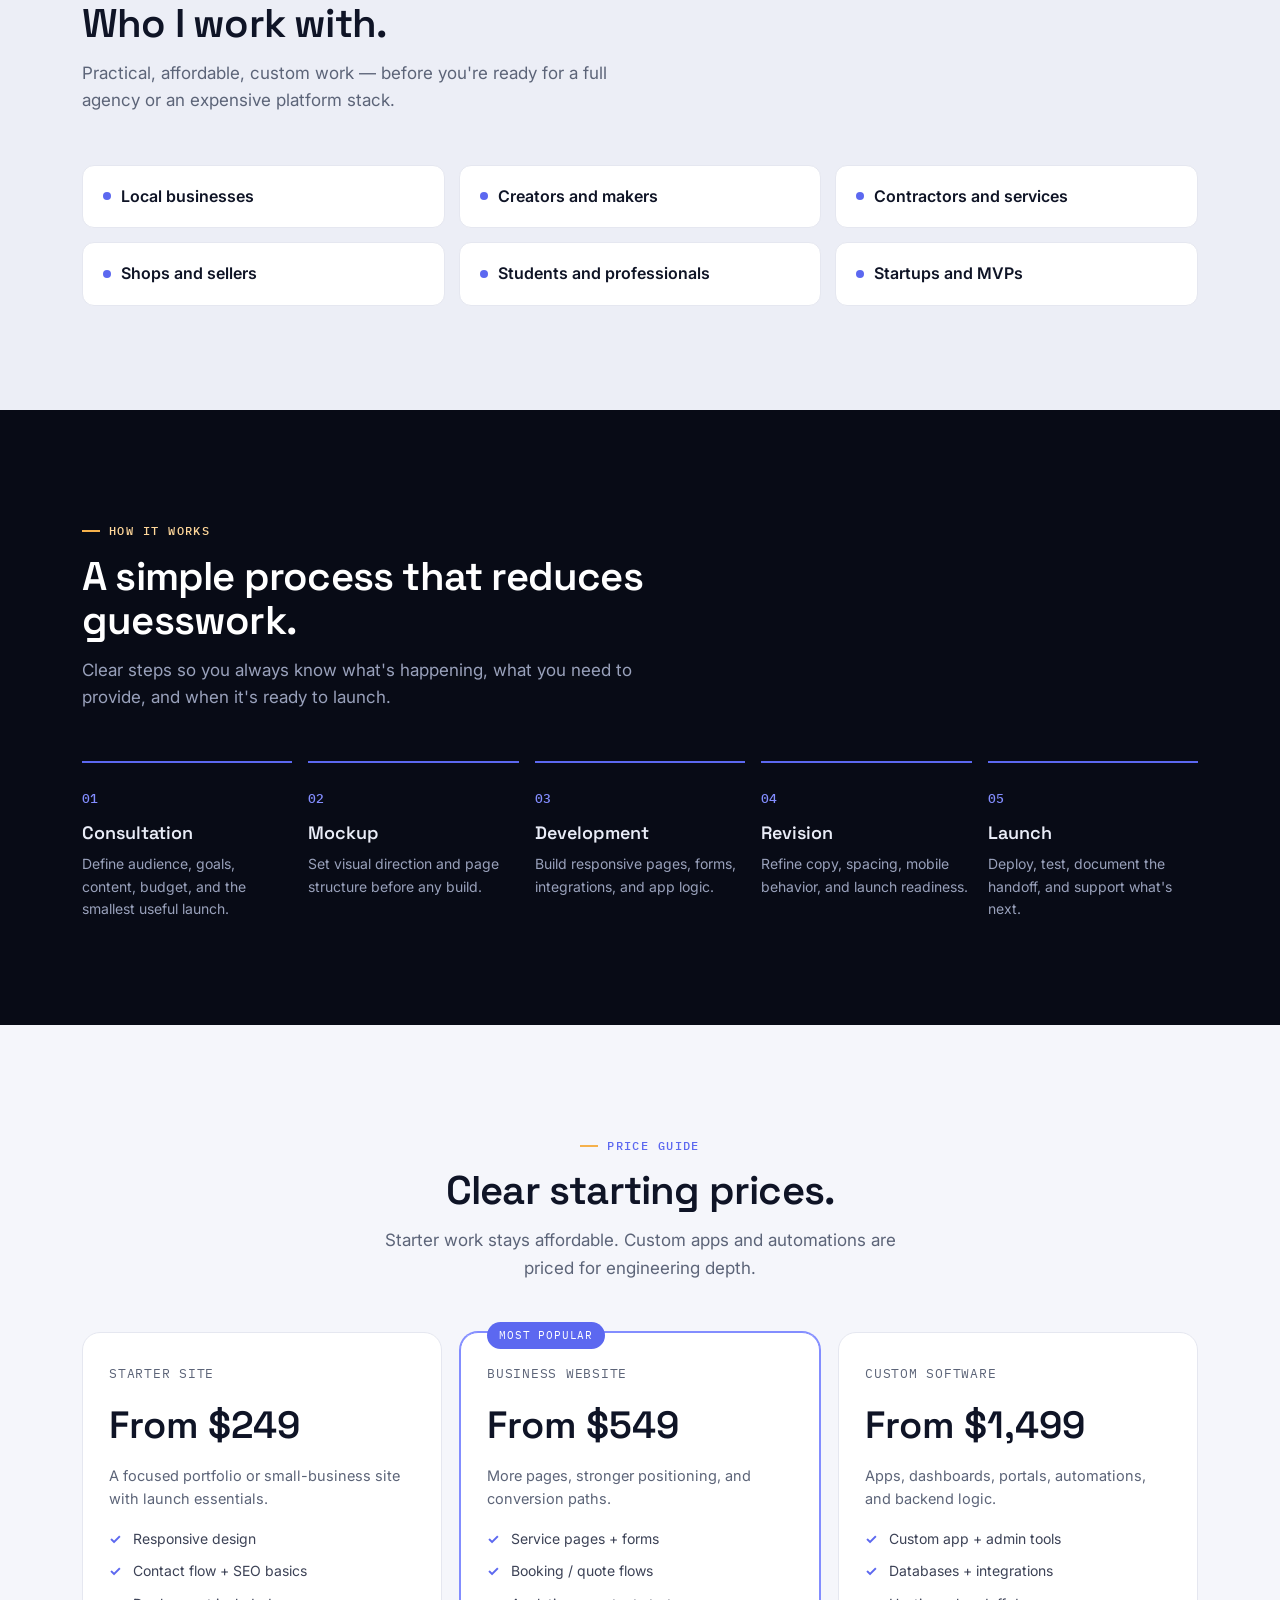
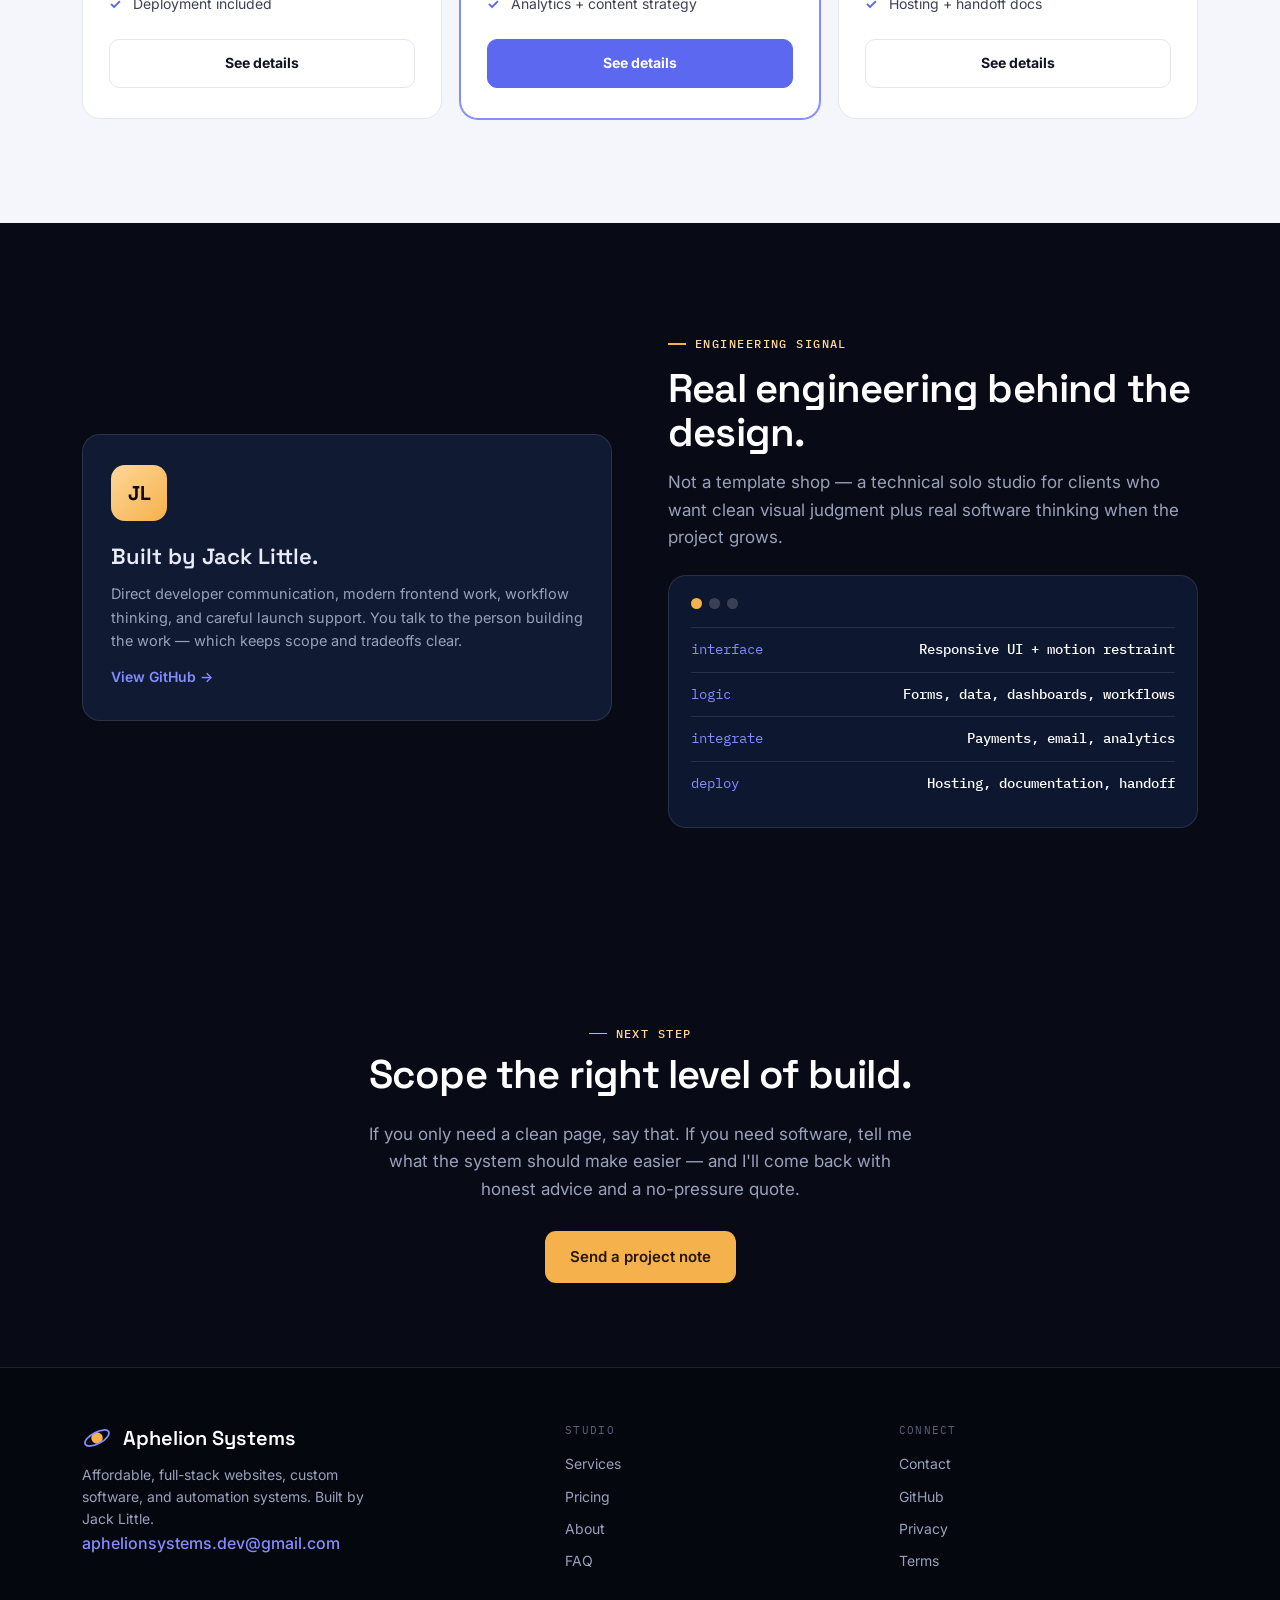
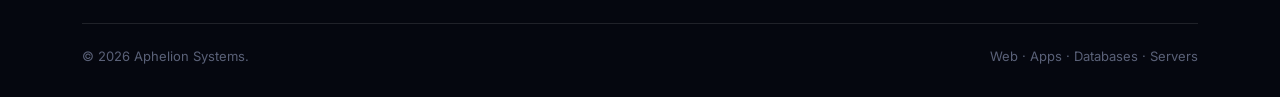
==== commit ba202707: "Use www.aphelionsystems.dev as canonical (matches new primary domain) Co-Authored-By: Claude Opus 4." ====
--- a/index.html
+++ b/index.html
@@ -7,10 +7,10 @@
   <meta name="description" content="Aphelion Systems builds affordable custom websites, web apps, quote forms, booking flows, dashboards, and automations for small businesses, creators, and startups." />
   <meta property="og:title" content="Aphelion Systems | Websites and Digital Systems" />
   <meta property="og:description" content="Custom websites and digital systems for small businesses, creators, contractors, shops, and startups — full-stack and affordable." />
-  <meta property="og:image" content="https://aphelionsystems.dev/assets/work-storefront.png" />
-  <meta property="og:url" content="https://aphelionsystems.dev/" />
+  <meta property="og:image" content="https://www.aphelionsystems.dev/assets/work-storefront.png" />
+  <meta property="og:url" content="https://www.aphelionsystems.dev/" />
   <meta name="twitter:card" content="summary_large_image" />
-  <link rel="canonical" href="https://aphelionsystems.dev/" />
+  <link rel="canonical" href="https://www.aphelionsystems.dev/" />
   <link rel="icon" href="/favicon.ico" sizes="32x32" />
   <link rel="icon" href="/assets/favicon.svg" type="image/svg+xml" />
   <link rel="apple-touch-icon" href="/assets/apple-touch-icon.png" />
@@ -20,7 +20,7 @@
   <link href="https://fonts.googleapis.com/css2?family=IBM+Plex+Mono:wght@500&family=Inter:wght@400;500;600;700&family=Space+Grotesk:wght@400;500;600;700&display=swap" rel="stylesheet" />
   <link rel="stylesheet" href="styles.css?v=11" />
   <script type="application/ld+json">
-  {"@context":"https://schema.org","@type":"ProfessionalService","name":"Aphelion Systems","url":"https://aphelionsystems.dev/","email":"aphelionsystems.dev@gmail.com","areaServed":"Pennsylvania and remote clients","description":"Custom websites, web apps, forms, dashboards, automations, and small-business digital systems.","sameAs":["https://github.com/jacklittle4"]}
+  {"@context":"https://schema.org","@type":"ProfessionalService","name":"Aphelion Systems","url":"https://www.aphelionsystems.dev/","email":"aphelionsystems.dev@gmail.com","areaServed":"Pennsylvania and remote clients","description":"Custom websites, web apps, forms, dashboards, automations, and small-business digital systems.","sameAs":["https://github.com/jacklittle4"]}
   </script>
 </head>
 <body>
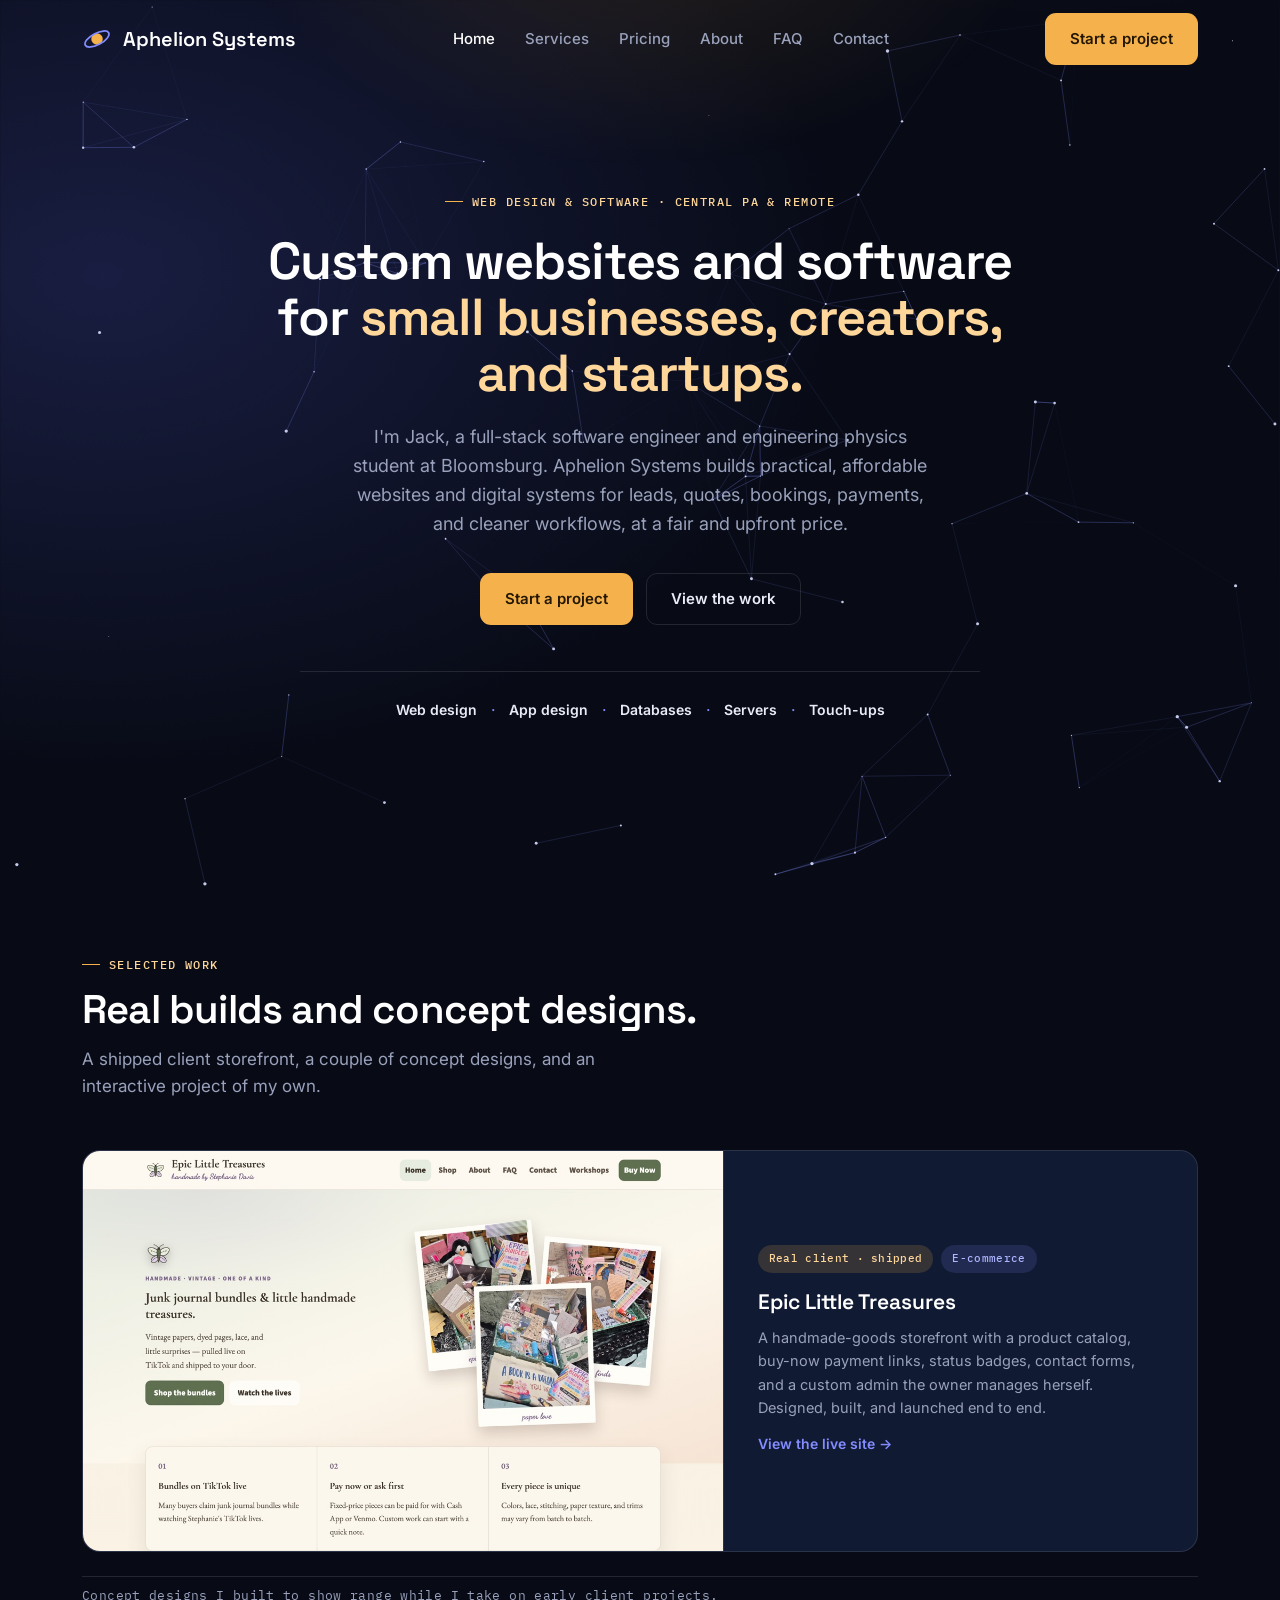
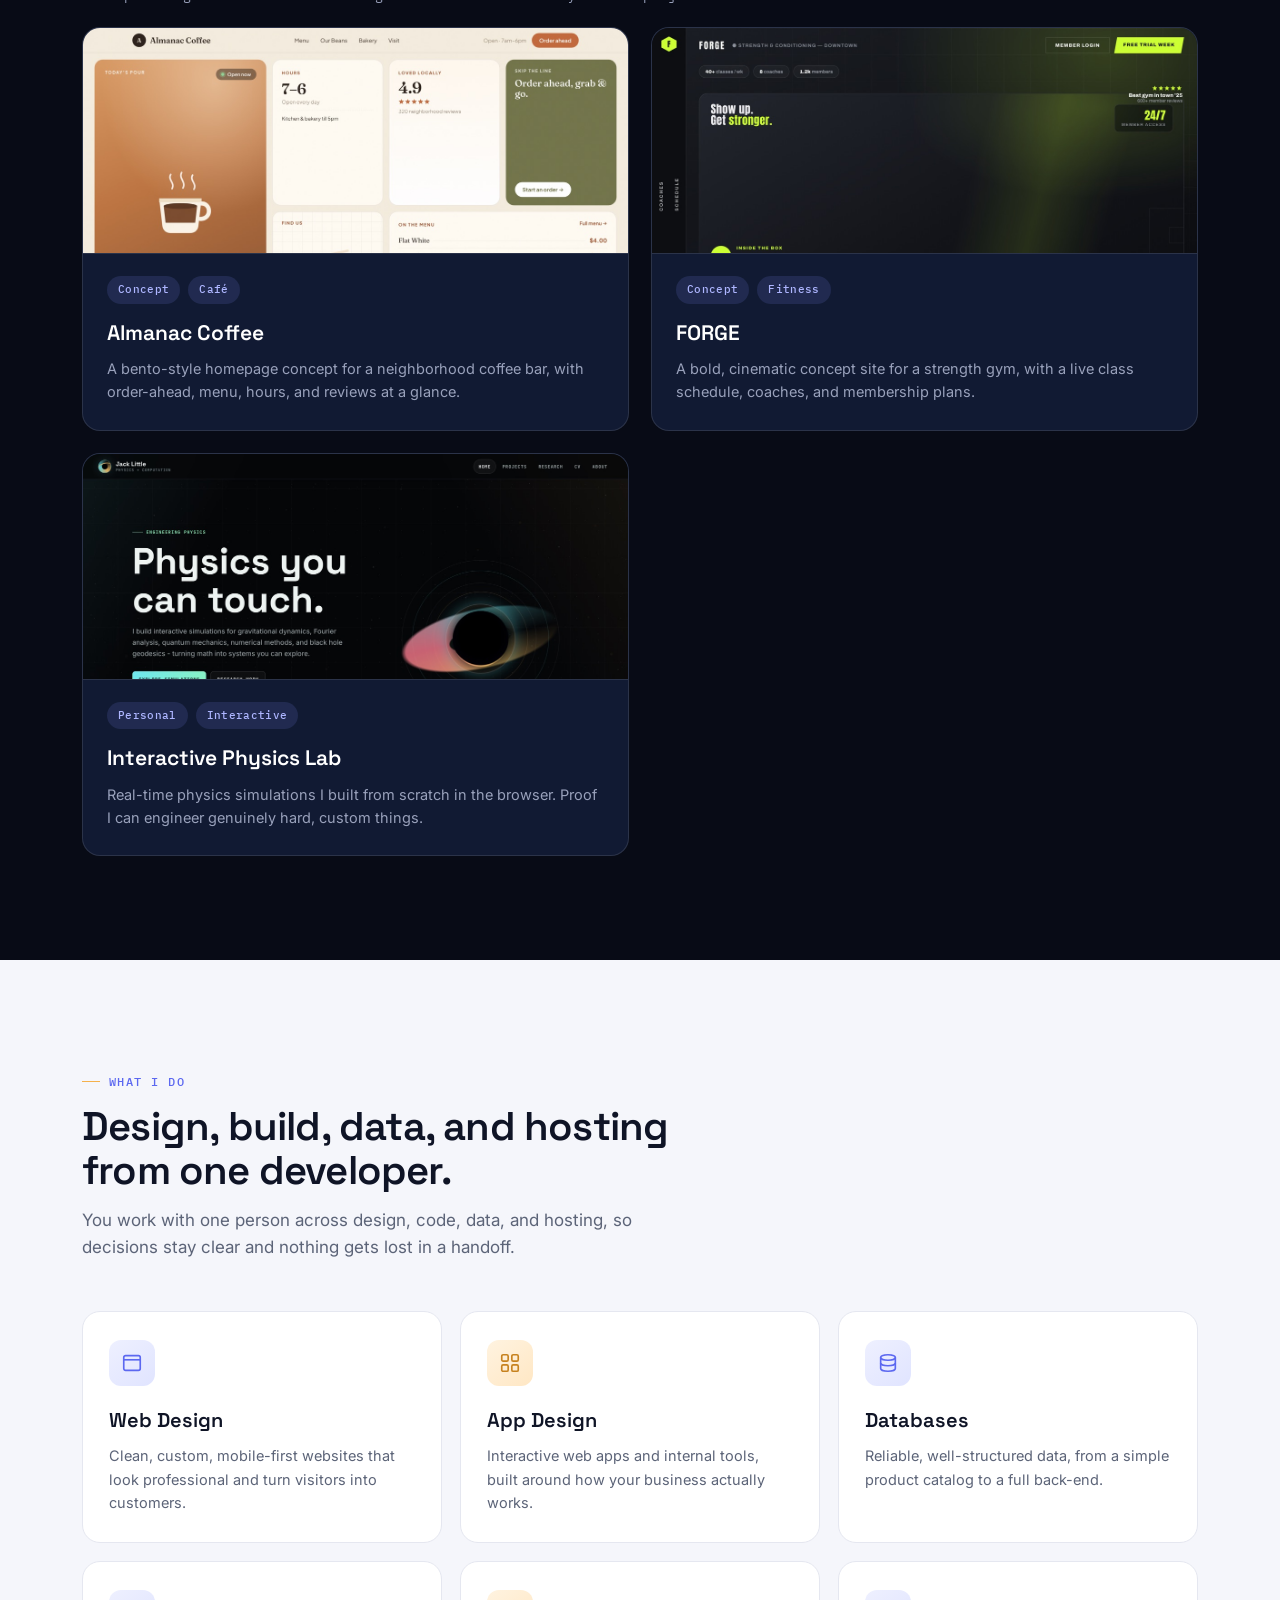
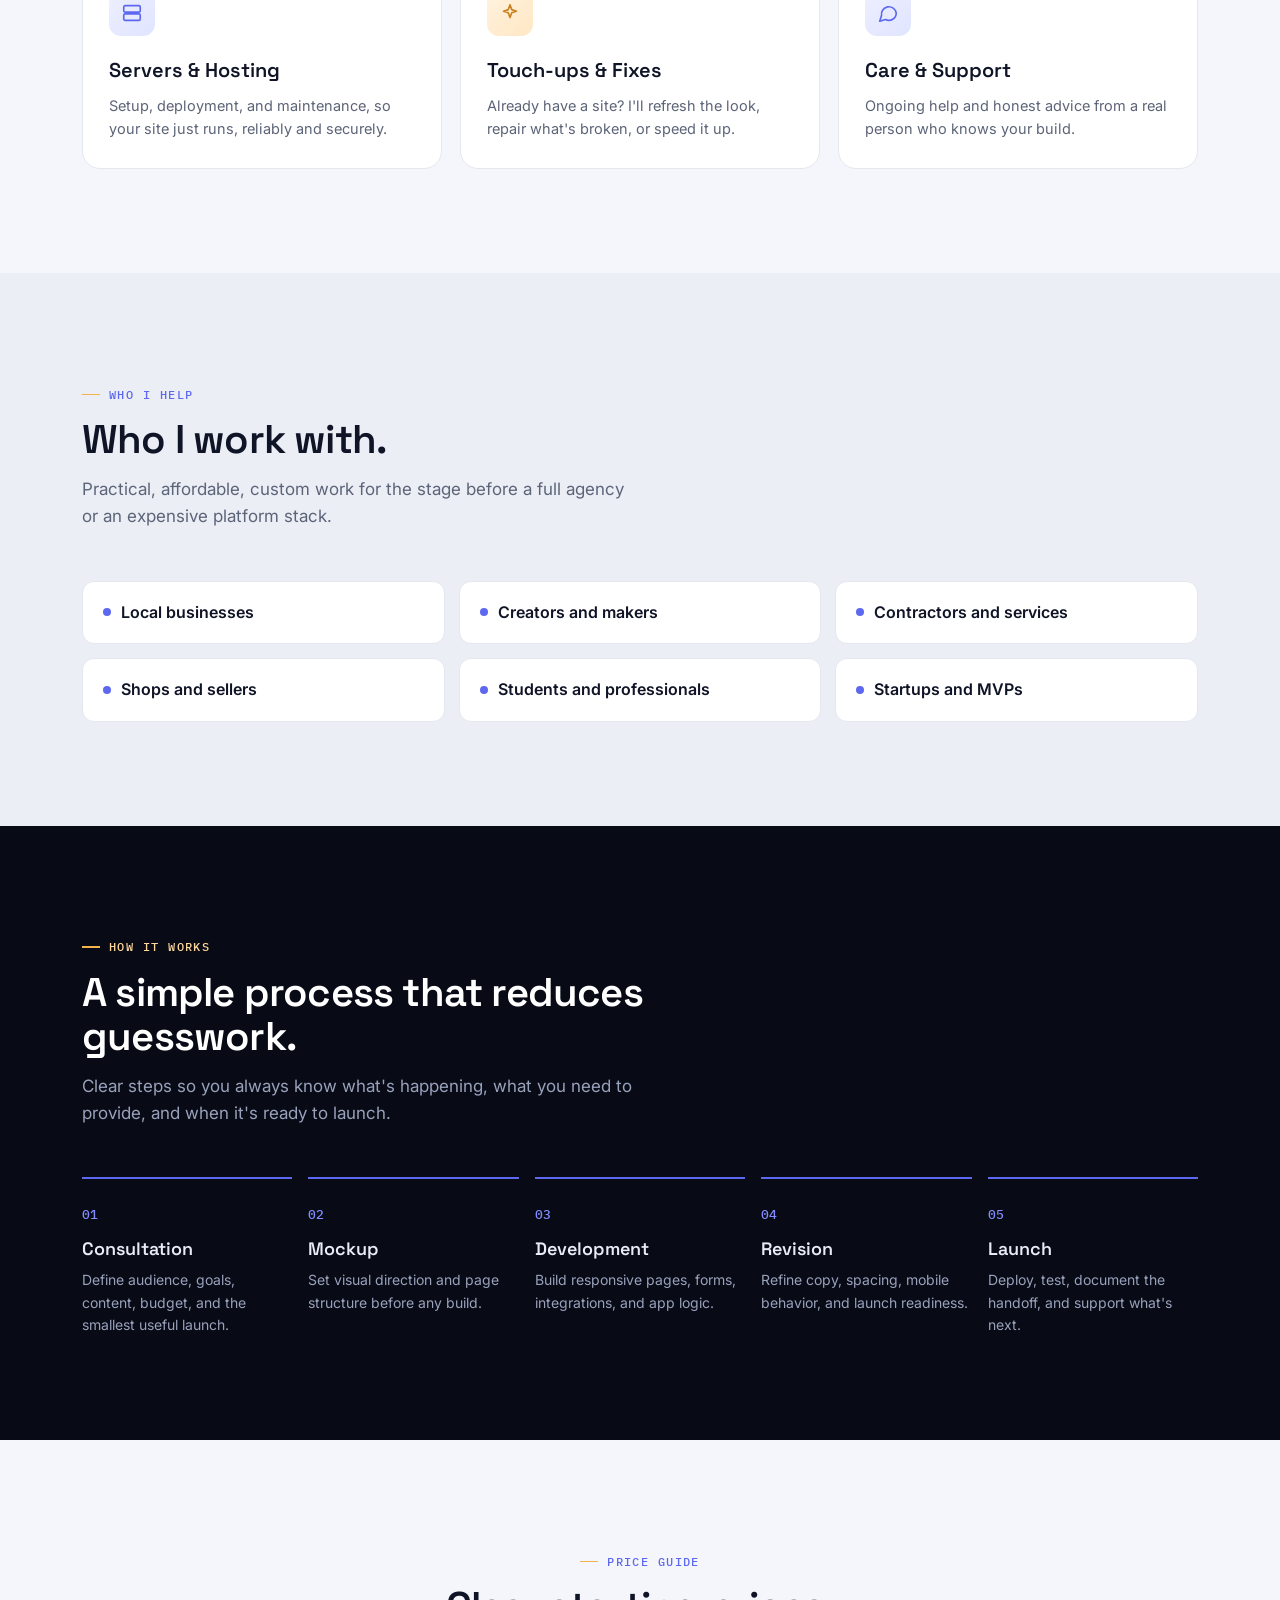
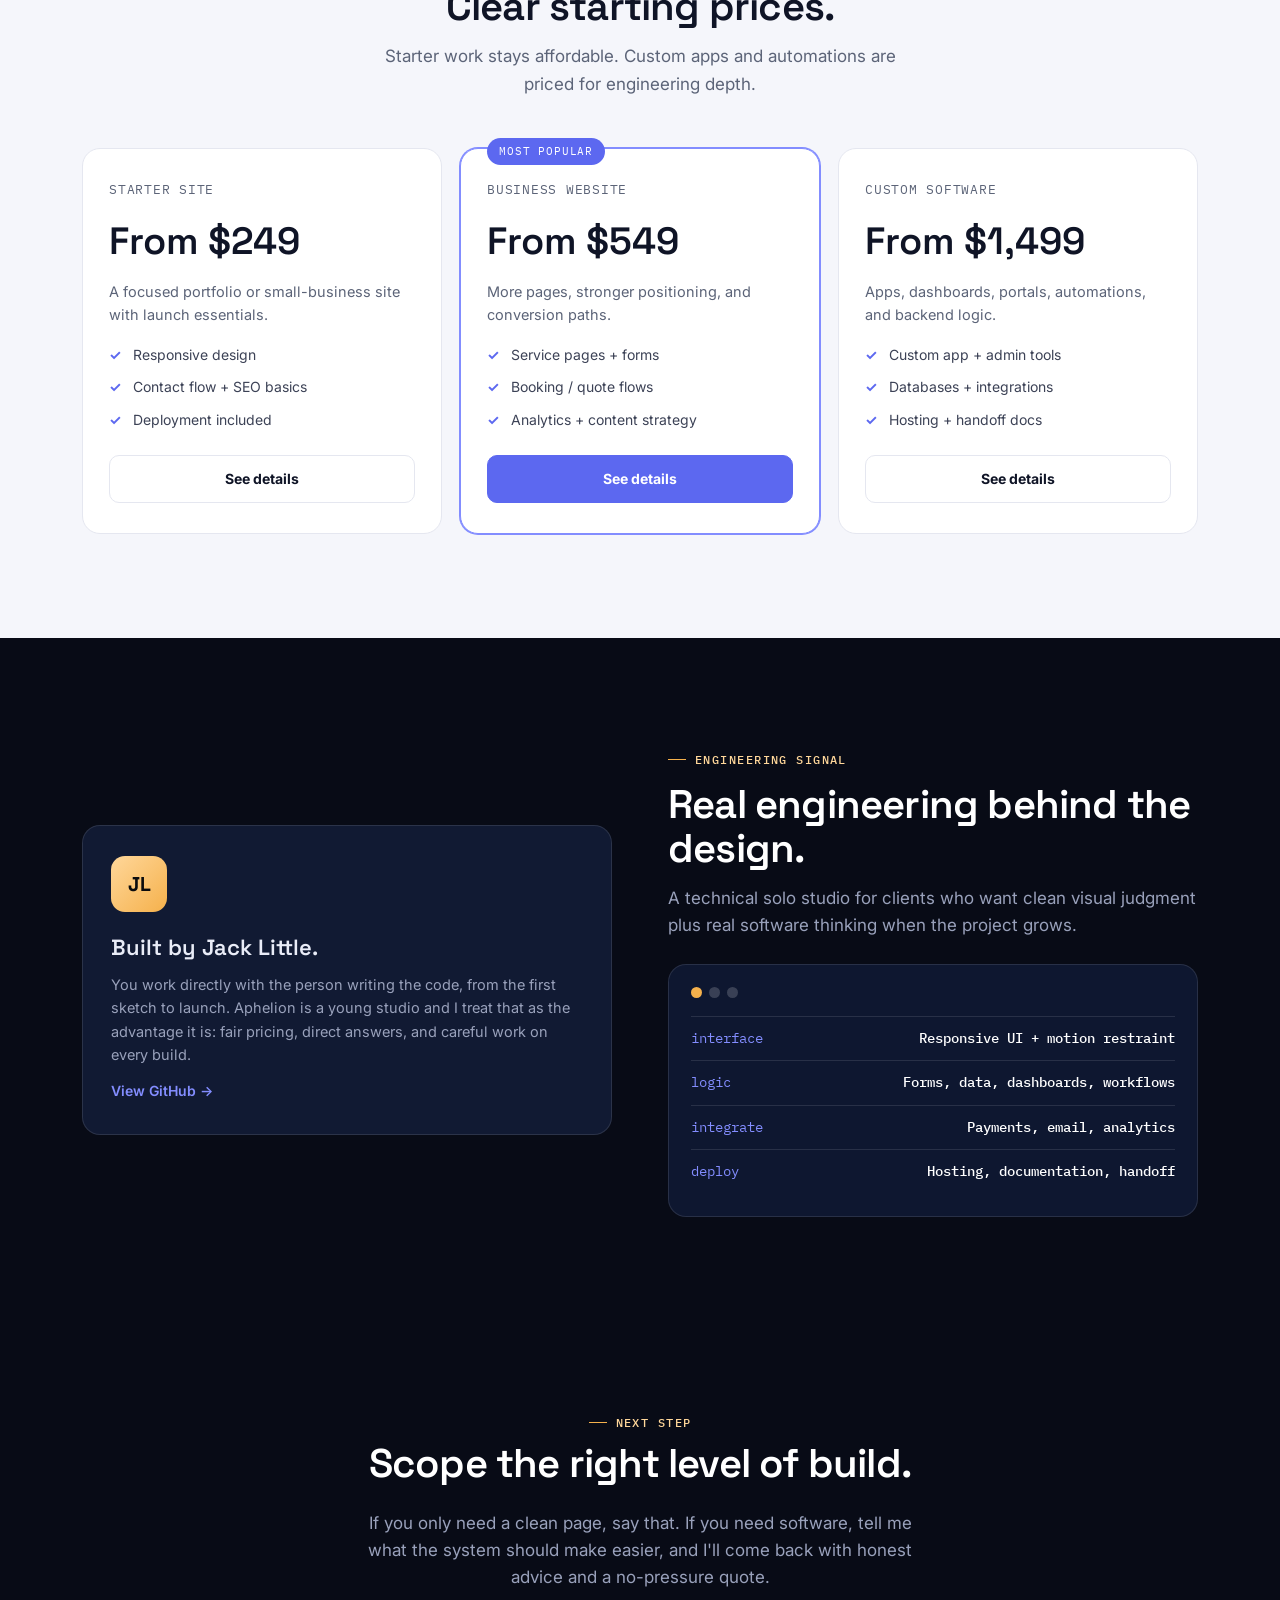
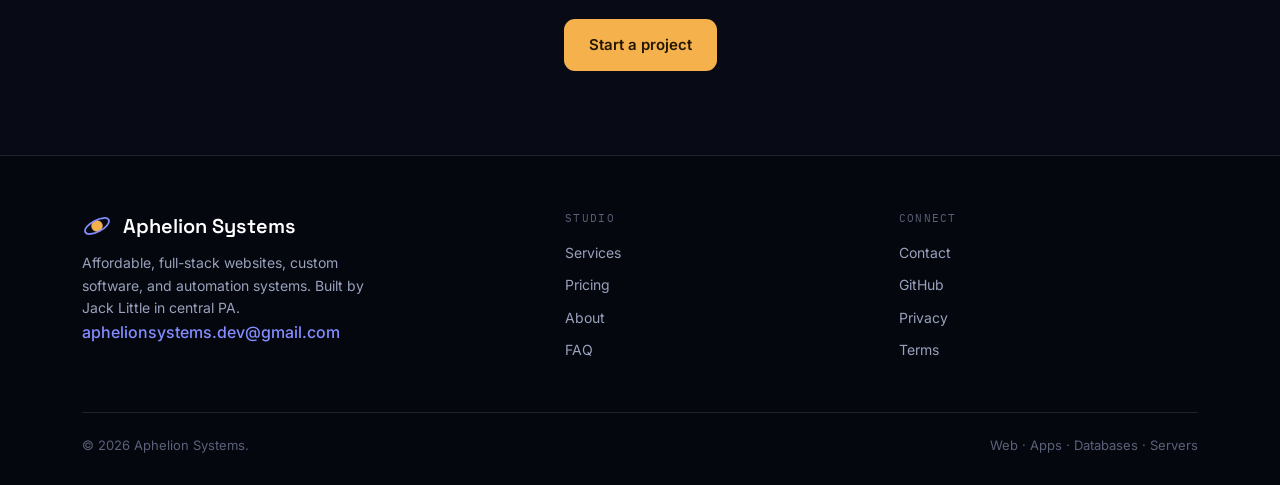
==== commit ac2ebe85: "Improve conversion, local SEO, and performance - Local SEO: name Harrisburg area / central PA across" ====
--- a/index.html
+++ b/index.html
@@ -4,23 +4,23 @@
   <meta charset="UTF-8" />
   <meta name="viewport" content="width=device-width, initial-scale=1.0" />
   <meta name="theme-color" content="#080B16" />
-  <meta name="description" content="Aphelion Systems builds affordable custom websites, web apps, quote forms, booking flows, dashboards, and automations for small businesses, creators, and startups." />
+  <meta name="description" content="Aphelion Systems builds affordable custom websites, web apps, quote forms, booking flows, dashboards, and automations for small businesses across the Harrisburg area, Bloomsburg, and central Pennsylvania." />
   <meta property="og:title" content="Aphelion Systems | Websites and Digital Systems" />
-  <meta property="og:description" content="Custom websites and digital systems for small businesses, creators, contractors, shops, and startups — full-stack and affordable." />
-  <meta property="og:image" content="https://www.aphelionsystems.dev/assets/work-storefront.png" />
+  <meta property="og:description" content="Custom websites and digital systems for small businesses, creators, contractors, shops, and startups. Full-stack, affordable, and based in central PA." />
+  <meta property="og:image" content="https://www.aphelionsystems.dev/assets/work-storefront.jpg" />
   <meta property="og:url" content="https://www.aphelionsystems.dev/" />
   <meta name="twitter:card" content="summary_large_image" />
   <link rel="canonical" href="https://www.aphelionsystems.dev/" />
   <link rel="icon" href="/favicon.ico" sizes="32x32" />
   <link rel="icon" href="/assets/favicon.svg" type="image/svg+xml" />
   <link rel="apple-touch-icon" href="/assets/apple-touch-icon.png" />
-  <title>Aphelion Systems | Affordable Custom Websites & Software</title>
+  <title>Aphelion Systems | Web Design in the Harrisburg Area, PA</title>
   <link rel="preconnect" href="https://fonts.googleapis.com" />
   <link rel="preconnect" href="https://fonts.gstatic.com" crossorigin />
   <link href="https://fonts.googleapis.com/css2?family=IBM+Plex+Mono:wght@500&family=Inter:wght@400;500;600;700&family=Space+Grotesk:wght@400;500;600;700&display=swap" rel="stylesheet" />
-  <link rel="stylesheet" href="styles.css?v=11" />
+  <link rel="stylesheet" href="styles.css?v=12" />
   <script type="application/ld+json">
-  {"@context":"https://schema.org","@type":"ProfessionalService","name":"Aphelion Systems","url":"https://www.aphelionsystems.dev/","email":"aphelionsystems.dev@gmail.com","areaServed":"Pennsylvania and remote clients","description":"Custom websites, web apps, forms, dashboards, automations, and small-business digital systems.","sameAs":["https://github.com/jacklittle4"]}
+  {"@context":"https://schema.org","@type":"ProfessionalService","name":"Aphelion Systems","url":"https://www.aphelionsystems.dev/","email":"aphelionsystems.dev@gmail.com","areaServed":["Harrisburg, PA","Mechanicsburg, PA","Dillsburg, PA","Camp Hill, PA","Carlisle, PA","Bloomsburg, PA","Central Pennsylvania","Remote"],"address":{"@type":"PostalAddress","addressLocality":"Mechanicsburg","addressRegion":"PA","addressCountry":"US"},"founder":"Jack Little","description":"Affordable custom websites, web apps, forms, dashboards, automations, and small-business digital systems across the Harrisburg area, Bloomsburg, and central Pennsylvania.","sameAs":["https://github.com/jacklittle4"]}
   </script>
 </head>
 <body>
@@ -52,12 +52,12 @@
     <div class="hero-glow"></div>
     <div class="shell">
       <div class="hero-inner" data-reveal>
-        <span class="eyebrow on-dark">Custom websites · web apps · automations</span>
+        <span class="eyebrow on-dark">Web design &amp; software · Central PA &amp; remote</span>
         <h1>Custom websites and software for <span class="accent">small businesses, creators, and startups.</span></h1>
-        <p class="lede">I'm Jack — a full-stack software engineer and engineering physics student. Aphelion Systems builds practical, affordable digital systems for leads, quotes, bookings, payments, and cleaner workflows, without agency overhead.</p>
+        <p class="lede">I'm Jack, a full-stack software engineer and engineering physics student at Bloomsburg. Aphelion Systems builds practical, affordable websites and digital systems for leads, quotes, bookings, payments, and cleaner workflows, at a fair and upfront price.</p>
         <div class="hero-actions">
-          <a href="#work" class="btn btn-amber">View the work</a>
-          <a href="pricing.html" class="btn btn-ghost">Get a quote</a>
+          <a href="contact.html" class="btn btn-amber">Start a project</a>
+          <a href="#work" class="btn btn-ghost">View the work</a>
         </div>
         <div class="hero-trust">
           <a href="services.html#web-design">Web design</a><span class="dotsep">·</span><a href="services.html#app-design">App design</a><span class="dotsep">·</span><a href="services.html#databases">Databases</a><span class="dotsep">·</span><a href="services.html#servers">Servers</a><span class="dotsep">·</span><a href="services.html#touch-ups">Touch-ups</a>
@@ -75,37 +75,40 @@
         <p class="section-sub">A shipped client storefront, a couple of concept designs, and an interactive project of my own.</p>
       </div>
       <div class="work-grid">
+        <article class="proj lead" data-reveal>
+          <div class="thumb"><img loading="lazy" decoding="async" width="1200" height="750" src="assets/work-storefront.jpg" alt="Epic Little Treasures handmade-goods storefront" /></div>
+          <div class="body">
+            <div class="tags"><span class="tag real">Real client · shipped</span><span class="tag">E-commerce</span></div>
+            <h3>Epic Little Treasures</h3>
+            <p>A handmade-goods storefront with a product catalog, buy-now payment links, status badges, contact forms, and a custom admin the owner manages herself. Designed, built, and launched end to end.</p>
+            <!-- TESTIMONIAL: paste a real 1-2 sentence quote from the owner here once you have it, e.g.
+            <blockquote class="quote">"Jack made the whole thing painless and it looks great."<cite>Owner name, Epic Little Treasures</cite></blockquote> -->
+            <a class="text-link" href="https://jacklittle4.github.io/epiclittletreasures/" target="_blank" rel="noopener">View the live site →</a>
+          </div>
+        </article>
+        <div class="work-note" data-reveal>Concept designs I built to show range while I take on early client projects.</div>
         <article class="proj" data-reveal>
-          <div class="thumb"><img loading="lazy" decoding="async" width="1200" height="750" src="assets/work-storefront.png" alt="Epic Little Treasures handmade-goods storefront" /></div>
-          <div class="body">
-            <div class="tags"><span class="tag real">Real client</span><span class="tag">E-commerce</span></div>
-            <h3>Epic Little Treasures</h3>
-            <p>A handmade-goods storefront with a product catalog, buy-now payment links, status badges, contact forms, and a custom admin the owner manages herself.</p>
-            <a class="text-link" href="https://jacklittle4.github.io/epiclittletreasures/">View live site →</a>
-          </div>
-        </article>
-        <article class="proj" data-reveal data-delay="1">
-          <div class="thumb"><img loading="lazy" decoding="async" width="1200" height="750" src="assets/work-cafe.png" alt="Almanac Coffee website concept" /></div>
+          <div class="thumb"><img loading="lazy" decoding="async" width="1200" height="750" src="assets/work-cafe.jpg" alt="Almanac Coffee website concept" /></div>
           <div class="body">
             <div class="tags"><span class="tag">Concept</span><span class="tag">Café</span></div>
             <h3>Almanac Coffee</h3>
-            <p>A bento-style homepage concept for a neighborhood coffee bar — order-ahead, menu, hours, and reviews at a glance.</p>
-          </div>
-        </article>
-        <article class="proj" data-reveal>
-          <div class="thumb"><img loading="lazy" decoding="async" width="1200" height="750" src="assets/work-gym.png" alt="FORGE gym website concept" /></div>
+            <p>A bento-style homepage concept for a neighborhood coffee bar, with order-ahead, menu, hours, and reviews at a glance.</p>
+          </div>
+        </article>
+        <article class="proj" data-reveal data-delay="1">
+          <div class="thumb"><img loading="lazy" decoding="async" width="1200" height="750" src="assets/work-gym.jpg" alt="FORGE gym website concept" /></div>
           <div class="body">
             <div class="tags"><span class="tag">Concept</span><span class="tag">Fitness</span></div>
             <h3>FORGE</h3>
             <p>A bold, cinematic concept site for a strength gym, with a live class schedule, coaches, and membership plans.</p>
           </div>
         </article>
-        <article class="proj" data-reveal data-delay="1">
-          <div class="thumb"><img loading="lazy" decoding="async" width="1200" height="750" src="assets/work-portfolio.png" alt="Interactive physics simulations" /></div>
+        <article class="proj" data-reveal data-delay="2">
+          <div class="thumb"><img loading="lazy" decoding="async" width="1200" height="750" src="assets/work-portfolio.jpg" alt="Interactive physics simulations" /></div>
           <div class="body">
             <div class="tags"><span class="tag">Personal</span><span class="tag">Interactive</span></div>
             <h3>Interactive Physics Lab</h3>
-            <p>Real-time physics simulations I built from scratch in the browser — proof I can engineer genuinely hard, custom things.</p>
+            <p>Real-time physics simulations I built from scratch in the browser. Proof I can engineer genuinely hard, custom things.</p>
           </div>
         </article>
       </div>
@@ -118,15 +121,15 @@
       <div class="section-head" data-reveal>
         <span class="eyebrow">What I do</span>
         <h2 class="section-title">Design, build, data, and hosting from one developer.</h2>
-        <p class="section-sub">You work with one person across design, code, data, and hosting — not a chain of vendor handoffs.</p>
+        <p class="section-sub">You work with one person across design, code, data, and hosting, so decisions stay clear and nothing gets lost in a handoff.</p>
       </div>
       <div class="svc-grid">
         <div class="svc" data-reveal><div class="ico"><svg width="22" height="22" viewBox="0 0 24 24" fill="none" stroke="currentColor" stroke-width="1.8"><rect x="3" y="4" width="18" height="16" rx="2"/><path d="M3 8.5h18"/></svg></div><h3>Web Design</h3><p>Clean, custom, mobile-first websites that look professional and turn visitors into customers.</p></div>
         <div class="svc" data-reveal data-delay="1"><div class="ico"><svg width="22" height="22" viewBox="0 0 24 24" fill="none" stroke="currentColor" stroke-width="1.8"><rect x="3" y="3" width="7" height="7" rx="1.5"/><rect x="14" y="3" width="7" height="7" rx="1.5"/><rect x="3" y="14" width="7" height="7" rx="1.5"/><rect x="14" y="14" width="7" height="7" rx="1.5"/></svg></div><h3>App Design</h3><p>Interactive web apps and internal tools, built around how your business actually works.</p></div>
-        <div class="svc" data-reveal data-delay="2"><div class="ico"><svg width="22" height="22" viewBox="0 0 24 24" fill="none" stroke="currentColor" stroke-width="1.8"><ellipse cx="12" cy="6" rx="8" ry="3"/><path d="M4 6v12c0 1.7 3.6 3 8 3s8-1.3 8-3V6"/><path d="M4 12c0 1.7 3.6 3 8 3s8-1.3 8-3"/></svg></div><h3>Databases</h3><p>Reliable, well-structured data — from a simple product catalog to a full back-end.</p></div>
-        <div class="svc" data-reveal><div class="ico"><svg width="22" height="22" viewBox="0 0 24 24" fill="none" stroke="currentColor" stroke-width="1.8"><rect x="3" y="4" width="18" height="7" rx="1.5"/><rect x="3" y="13" width="18" height="7" rx="1.5"/><path d="M7 7.5h.01M7 16.5h.01"/></svg></div><h3>Servers &amp; Hosting</h3><p>Setup, deployment, and maintenance, so your site just runs — reliably and securely.</p></div>
+        <div class="svc" data-reveal data-delay="2"><div class="ico"><svg width="22" height="22" viewBox="0 0 24 24" fill="none" stroke="currentColor" stroke-width="1.8"><ellipse cx="12" cy="6" rx="8" ry="3"/><path d="M4 6v12c0 1.7 3.6 3 8 3s8-1.3 8-3V6"/><path d="M4 12c0 1.7 3.6 3 8 3s8-1.3 8-3"/></svg></div><h3>Databases</h3><p>Reliable, well-structured data, from a simple product catalog to a full back-end.</p></div>
+        <div class="svc" data-reveal><div class="ico"><svg width="22" height="22" viewBox="0 0 24 24" fill="none" stroke="currentColor" stroke-width="1.8"><rect x="3" y="4" width="18" height="7" rx="1.5"/><rect x="3" y="13" width="18" height="7" rx="1.5"/><path d="M7 7.5h.01M7 16.5h.01"/></svg></div><h3>Servers &amp; Hosting</h3><p>Setup, deployment, and maintenance, so your site just runs, reliably and securely.</p></div>
         <div class="svc" data-reveal data-delay="1"><div class="ico"><svg width="22" height="22" viewBox="0 0 24 24" fill="none" stroke="currentColor" stroke-width="1.8" stroke-linejoin="round"><path d="M12 3l1.9 5.3L19 10l-5.1 1.7L12 17l-1.9-5.3L5 10l5.1-1.7z"/></svg></div><h3>Touch-ups &amp; Fixes</h3><p>Already have a site? I'll refresh the look, repair what's broken, or speed it up.</p></div>
-        <div class="svc" data-reveal data-delay="2"><div class="ico"><svg width="22" height="22" viewBox="0 0 24 24" fill="none" stroke="currentColor" stroke-width="1.8" stroke-linejoin="round"><path d="M21 12a8 8 0 0 1-11.7 7.1L3 21l1.9-6.2A8 8 0 1 1 21 12z"/></svg></div><h3>Care &amp; Support</h3><p>Ongoing help and honest advice — never a ticket number waiting in a queue.</p></div>
+        <div class="svc" data-reveal data-delay="2"><div class="ico"><svg width="22" height="22" viewBox="0 0 24 24" fill="none" stroke="currentColor" stroke-width="1.8" stroke-linejoin="round"><path d="M21 12a8 8 0 0 1-11.7 7.1L3 21l1.9-6.2A8 8 0 1 1 21 12z"/></svg></div><h3>Care &amp; Support</h3><p>Ongoing help and honest advice from a real person who knows your build.</p></div>
       </div>
     </div>
   </section>
@@ -137,7 +140,7 @@
       <div class="section-head" data-reveal>
         <span class="eyebrow">Who I help</span>
         <h2 class="section-title">Who I work with.</h2>
-        <p class="section-sub">Practical, affordable, custom work — before you're ready for a full agency or an expensive platform stack.</p>
+        <p class="section-sub">Practical, affordable, custom work for the stage before a full agency or an expensive platform stack.</p>
       </div>
       <div class="audience-grid" data-reveal>
         <article>Local businesses</article>
@@ -205,15 +208,17 @@
     <div class="shell">
       <div class="split">
         <div class="founder-card" data-reveal>
+          <!-- Add a photo: drop a headshot at assets/jack.jpg, then swap the line below for:
+               <img class="ava" src="assets/jack.jpg" alt="Jack Little" width="56" height="56" /> -->
           <div class="ava">JL</div>
           <h3>Built by Jack Little.</h3>
-          <p>Direct developer communication, modern frontend work, workflow thinking, and careful launch support. You talk to the person building the work — which keeps scope and tradeoffs clear.</p>
-          <a class="text-link" href="https://github.com/jacklittle4">View GitHub →</a>
+          <p>You work directly with the person writing the code, from the first sketch to launch. Aphelion is a young studio and I treat that as the advantage it is: fair pricing, direct answers, and careful work on every build.</p>
+          <a class="text-link" href="https://github.com/jacklittle4" target="_blank" rel="noopener">View GitHub →</a>
         </div>
         <div data-reveal data-delay="1">
           <span class="eyebrow">Engineering signal</span>
           <h2 class="section-title">Real engineering behind the design.</h2>
-          <p class="section-sub">Not a template shop — a technical solo studio for clients who want clean visual judgment plus real software thinking when the project grows.</p>
+          <p class="section-sub">A technical solo studio for clients who want clean visual judgment plus real software thinking when the project grows.</p>
           <div class="console" style="margin-top:24px">
             <div class="bar"><span></span><span></span><span></span></div>
             <div class="line"><span>interface</span><strong>Responsive UI + motion restraint</strong></div>
@@ -232,8 +237,8 @@
       <div class="cta-panel" data-reveal>
         <span class="eyebrow">Next step</span>
         <h2>Scope the right level of build.</h2>
-        <p>If you only need a clean page, say that. If you need software, tell me what the system should make easier — and I'll come back with honest advice and a no-pressure quote.</p>
-        <a href="contact.html" class="btn btn-amber">Send a project note</a>
+        <p>If you only need a clean page, say that. If you need software, tell me what the system should make easier, and I'll come back with honest advice and a no-pressure quote.</p>
+        <a href="contact.html" class="btn btn-amber">Start a project</a>
       </div>
     </div>
   </section>
@@ -244,7 +249,7 @@
       <div class="footer-grid">
         <div>
           <div class="brand"><svg class="mark" viewBox="0 0 34 34" fill="none" xmlns="http://www.w3.org/2000/svg" aria-hidden="true"><circle cx="17" cy="17" r="6.5" fill="#F5B14C"/><ellipse cx="17" cy="17" rx="15" ry="6.5" stroke="#838DFF" stroke-width="2" transform="rotate(-28 17 17)"/></svg> Aphelion Systems</div>
-          <p class="tagline">Affordable, full-stack websites, custom software, and automation systems. Built by Jack Little.</p>
+          <p class="tagline">Affordable, full-stack websites, custom software, and automation systems. Built by Jack Little in central PA.</p>
           <a class="email" href="mailto:aphelionsystems.dev@gmail.com">aphelionsystems.dev@gmail.com</a>
         </div>
         <div>
@@ -269,6 +274,6 @@
     </div>
   </footer>
 
-  <script src="script.js?v=9"></script>
+  <script src="script.js?v=10"></script>
 </body>
 </html>
--- a/styles.css
+++ b/styles.css
@@ -57,6 +57,10 @@
 .btn-ghost:hover{border-color:var(--indigo);}
 .btn-ghost-dark{background:transparent; color:var(--ink); border-color:var(--line);}
 
+/* keyboard focus */
+:focus-visible{outline:2px solid var(--amber); outline-offset:3px; border-radius:8px;}
+.contact-form input:focus-visible,.contact-form select:focus-visible,.contact-form textarea:focus-visible{outline:2px solid var(--indigo); outline-offset:1px;}
+
 /* reveal */
 [data-reveal]{opacity:0; transform:translateY(20px); transition:opacity .7s ease, transform .7s cubic-bezier(.2,.7,.2,1);}
 [data-reveal].is-visible{opacity:1; transform:none;}
@@ -99,7 +103,7 @@
 .page-hero p{color:var(--muted-dark); font-size:17px; margin:16px auto 0; max-width:560px;}
 /* thank-you page: center the content and push the footer down on a short page */
 .page-hero.thanks .shell{min-height:78vh; display:flex; flex-direction:column; align-items:center; justify-content:center; padding-top:96px; padding-bottom:72px;}
-.page-hero.thanks .btn{margin-top:34px;}
+.page-hero.thanks .hero-actions{margin-top:30px;}
 
 /* ============ generic cards / grids ============ */
 .grid-3{display:grid; grid-template-columns:repeat(3,1fr); gap:18px;}
@@ -131,6 +135,14 @@
 .proj h3{font-family:var(--display); font-weight:600; font-size:21px; color:#fff;}
 .proj p{font-size:14.5px; color:var(--muted-dark); margin-top:8px;}
 .proj .text-link{display:inline-block; margin-top:14px; color:var(--indigo); font-weight:600; font-size:14px;}
+
+/* featured lead project + concept divider */
+.work-grid .proj.lead{grid-column:1 / -1; display:grid; grid-template-columns:1.15fr .85fr; align-items:stretch;}
+.work-grid .proj.lead .thumb{height:100%; min-height:310px; border-bottom:0; border-right:1px solid var(--line-dark);}
+.work-grid .proj.lead .body{padding:32px 34px 34px; display:flex; flex-direction:column; justify-content:center;}
+.work-note{grid-column:1 / -1; font-family:var(--mono); font-size:12.5px; letter-spacing:.03em; color:var(--muted-dark); padding-top:8px; margin-top:2px; border-top:1px solid var(--line-dark);}
+.quote{margin:16px 0 0; padding-left:14px; border-left:2px solid var(--amber); font-size:15px; font-style:italic; color:#cdd2e2;}
+.quote cite{display:block; margin-top:8px; font-style:normal; font-family:var(--mono); font-size:12.5px; color:var(--muted-dark);}
 
 /* audience pills */
 .audience-grid{display:grid; grid-template-columns:repeat(3,1fr); gap:14px;}
@@ -242,6 +254,8 @@
   .nav-links a{padding:14px 0; border-bottom:1px solid var(--line-dark);}
   .nav-toggle{display:flex;}
   .grid-3,.svc-grid,.work-grid,.grid-2,.audience-grid,.tier-grid,.split,.contact-layout{grid-template-columns:1fr;}
+  .work-grid .proj.lead{grid-template-columns:1fr;}
+  .work-grid .proj.lead .thumb{min-height:200px; border-right:0; border-bottom:1px solid var(--line-dark);}
   .timeline{grid-template-columns:1fr 1fr;}
   .section{padding:72px 0;}
 }
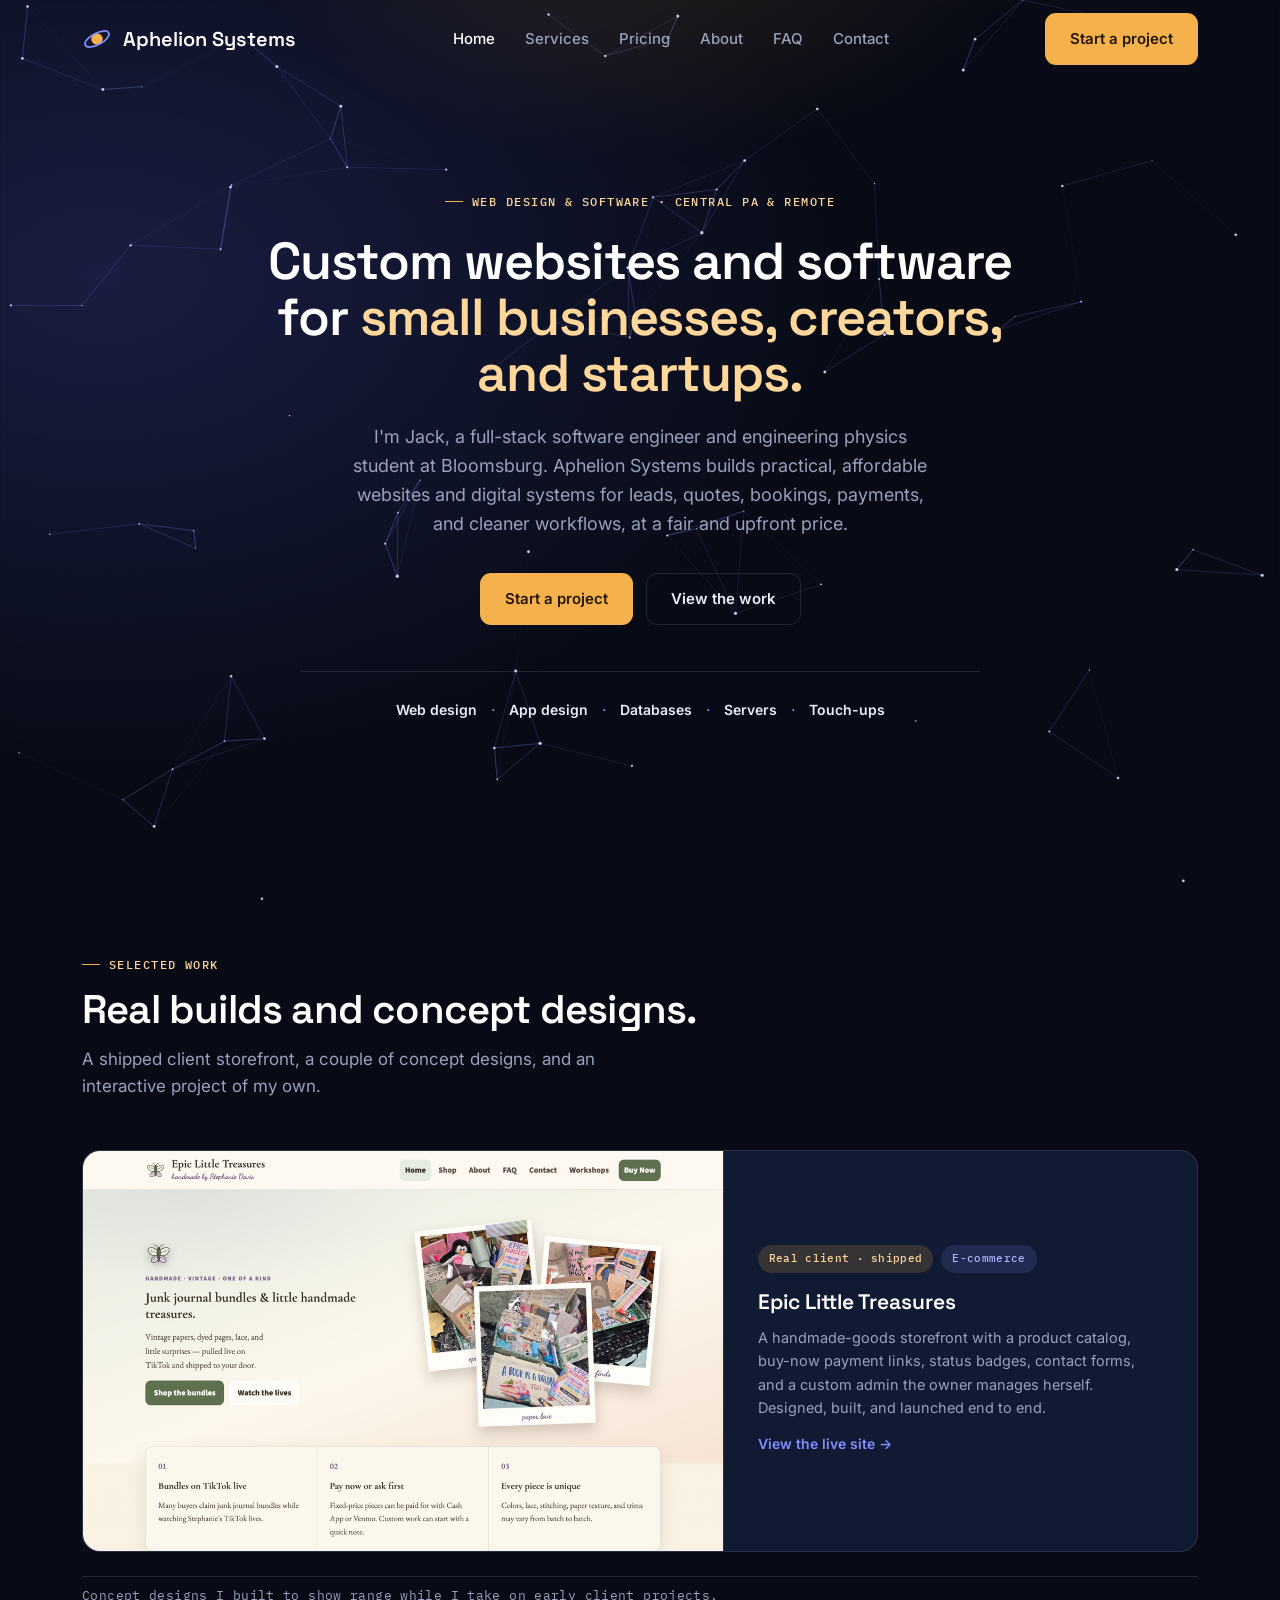
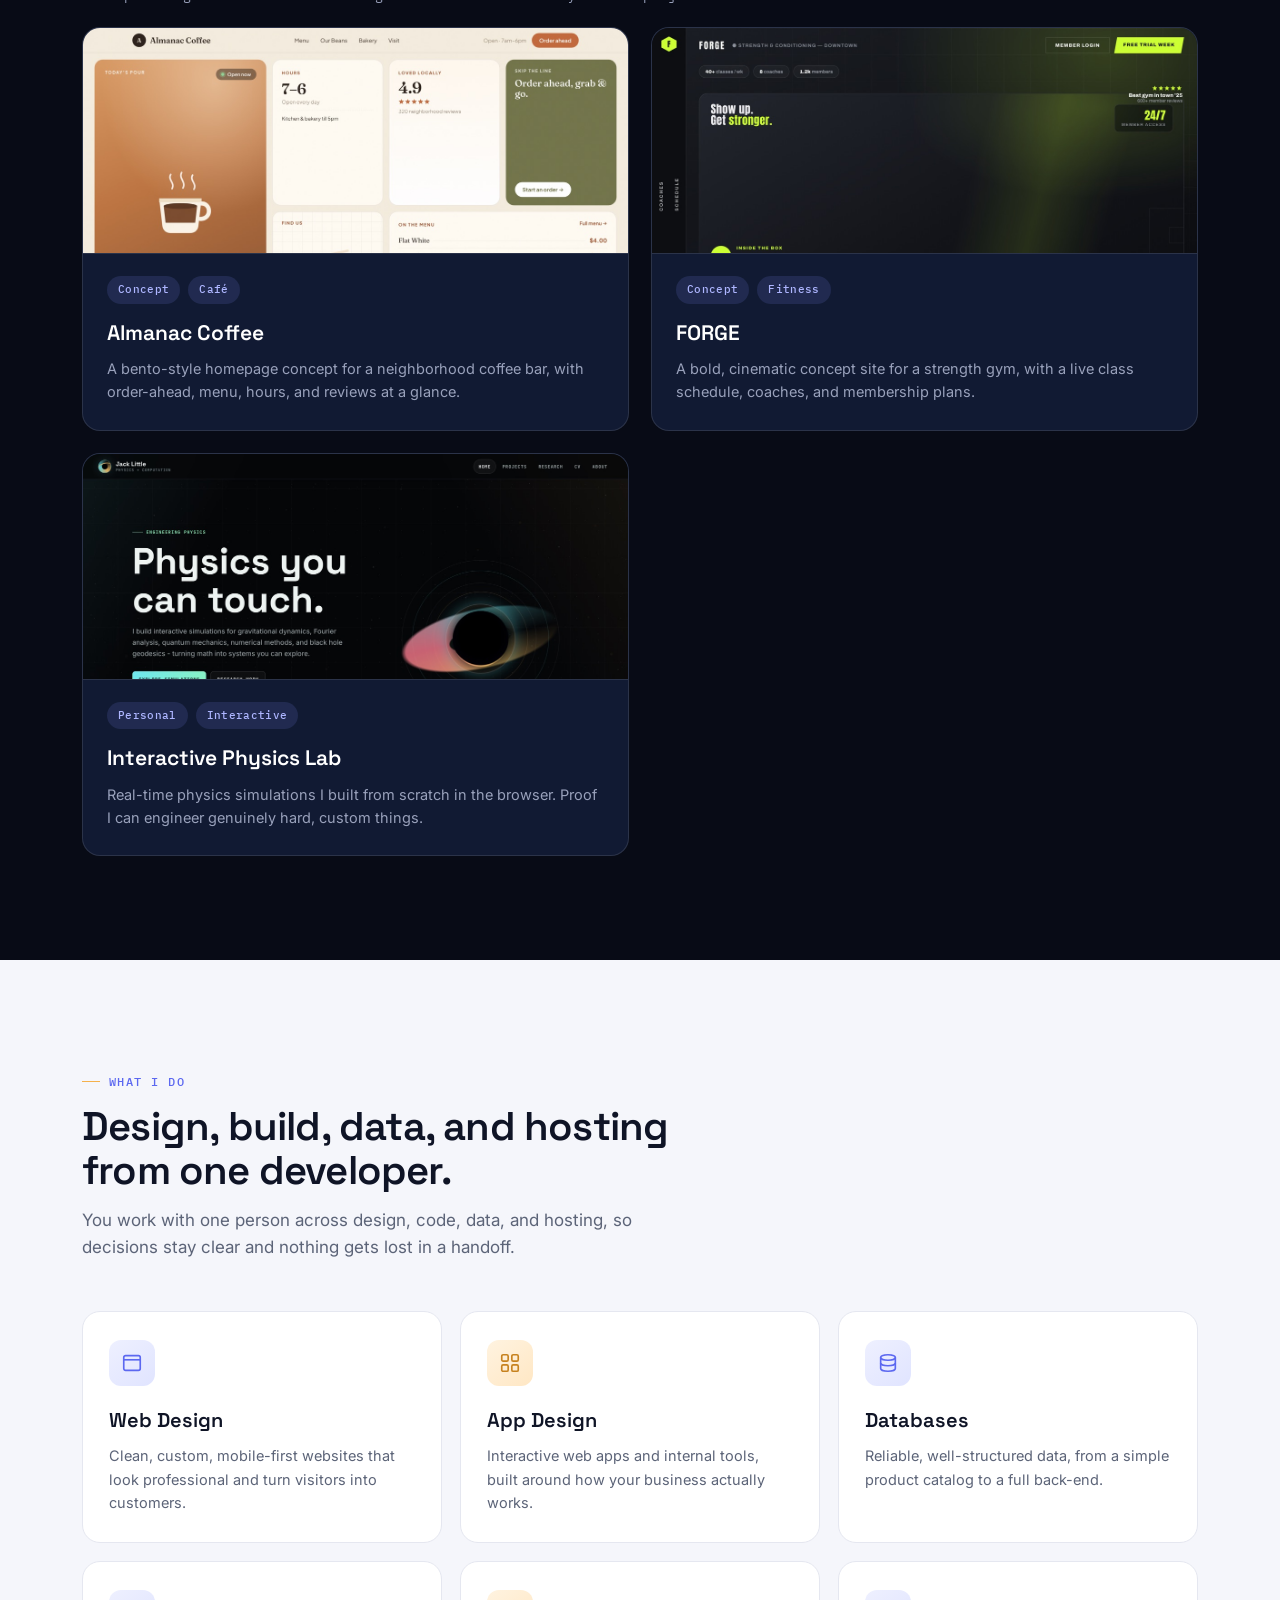
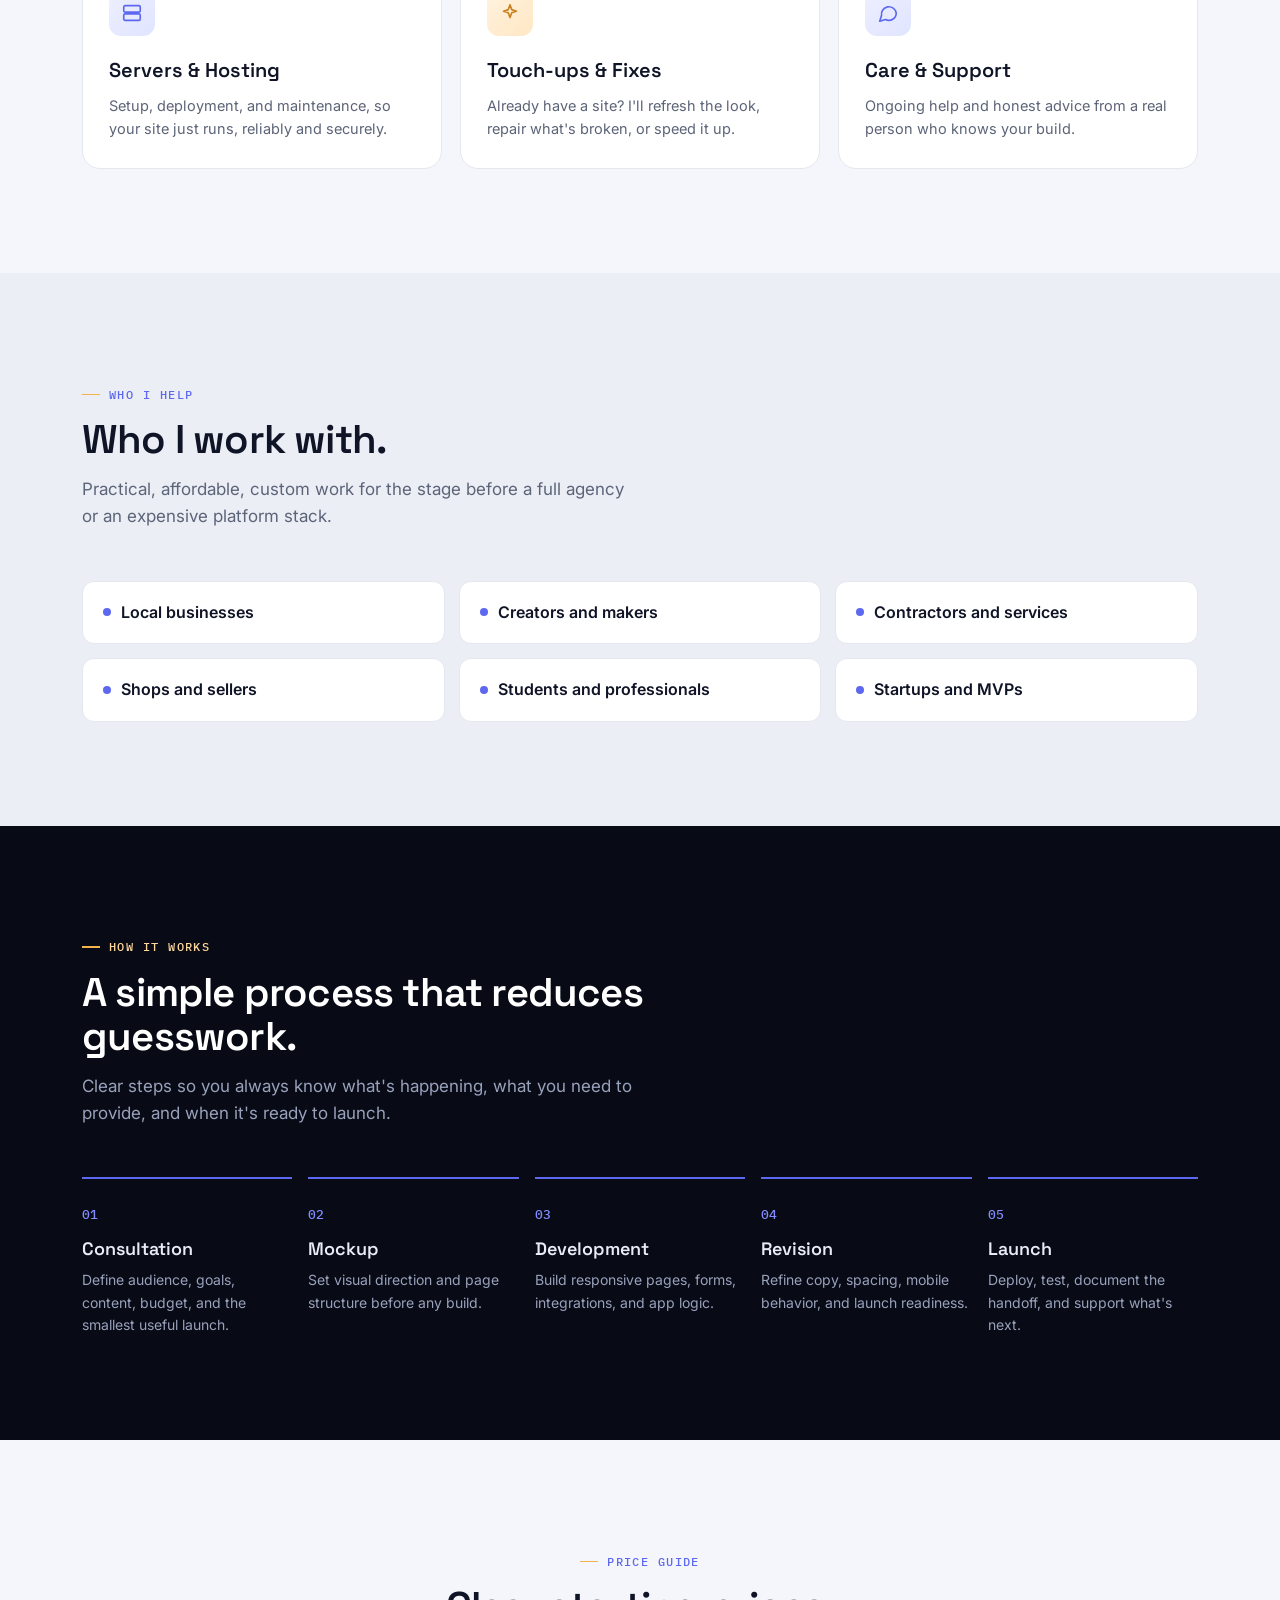
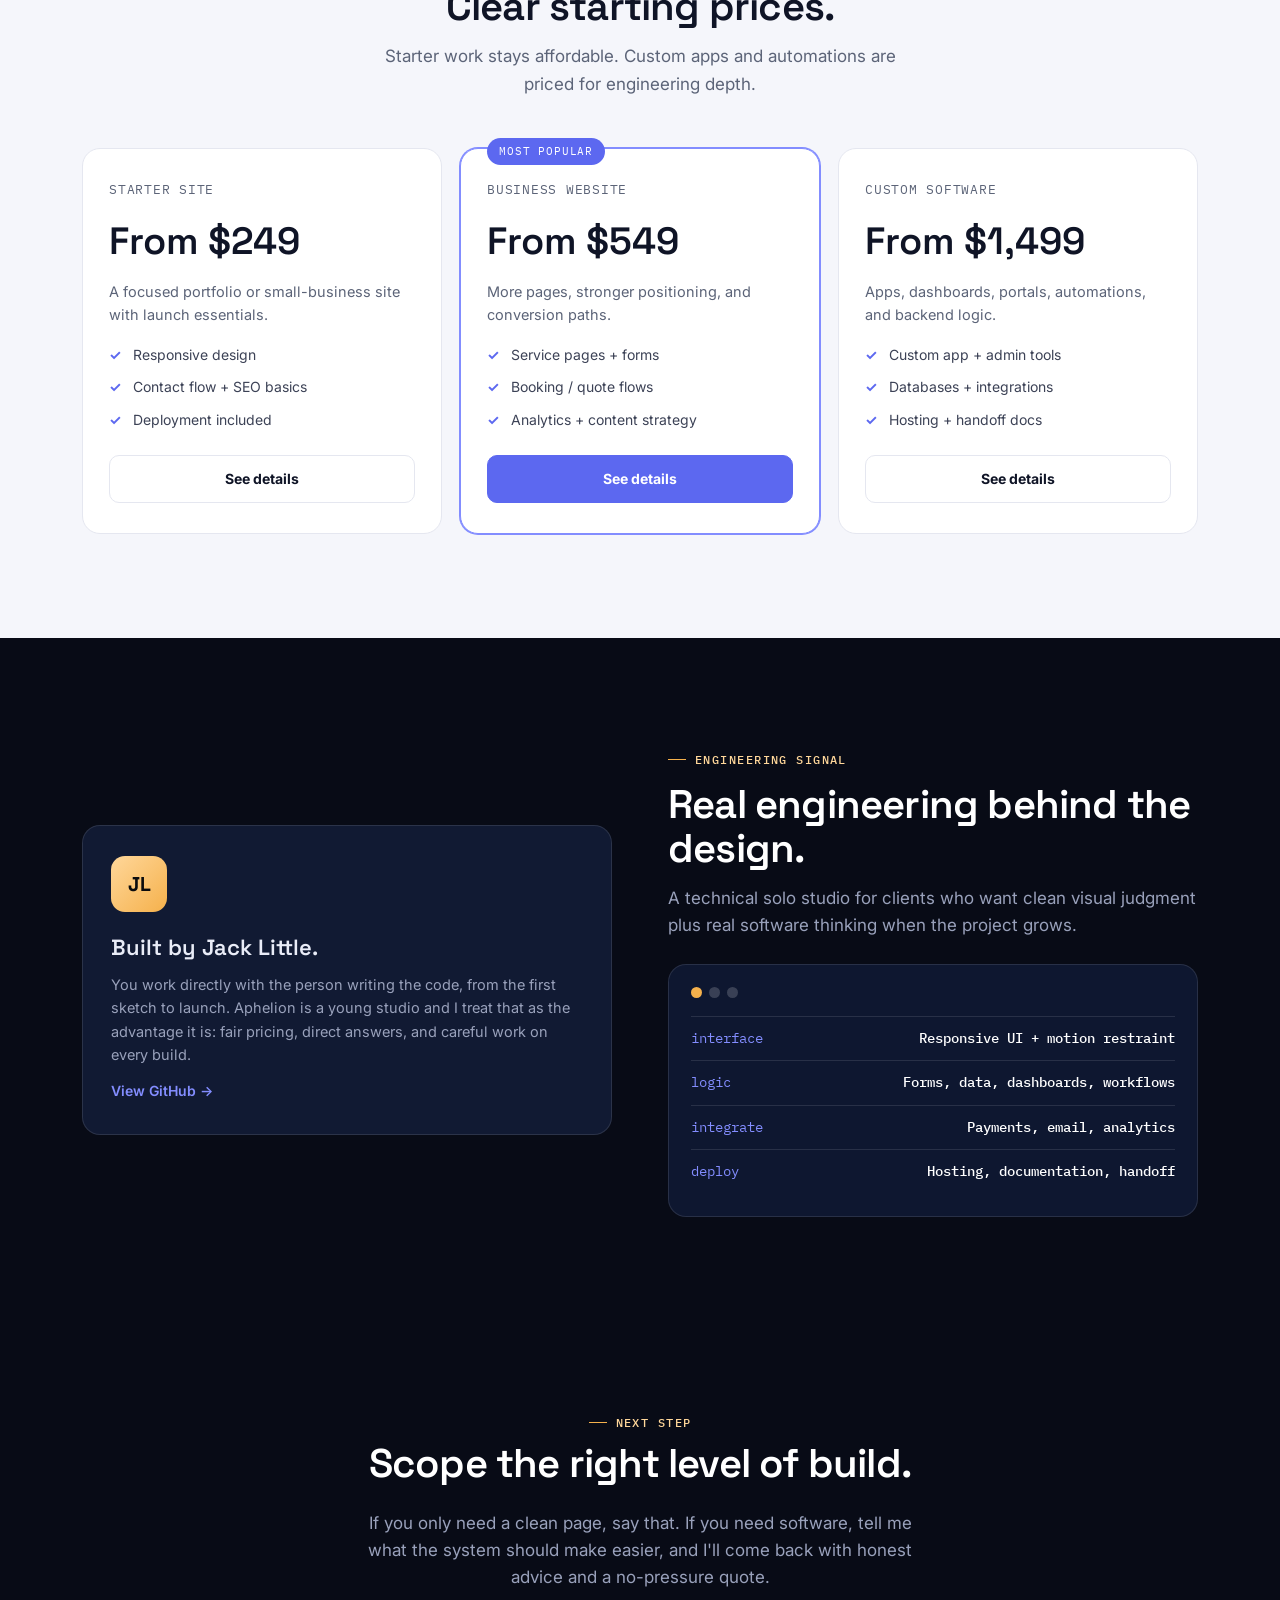
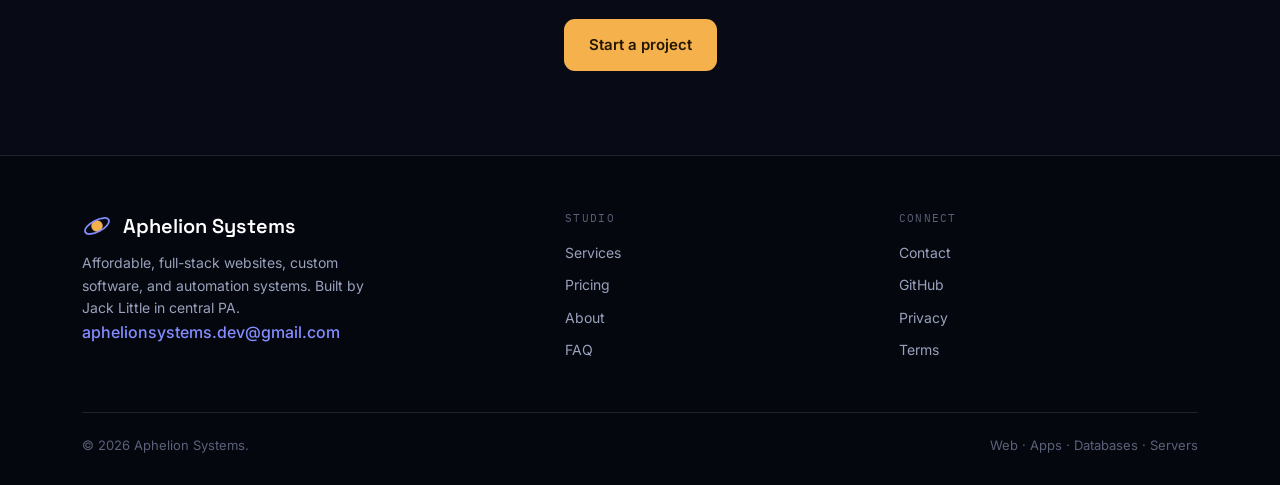
==== commit 212942f8: "Move off Netlify Forms; point portfolio at epiclittletreasures.com - Re-wire contact form to Web3For" ====
--- a/index.html
+++ b/index.html
@@ -83,7 +83,7 @@
             <p>A handmade-goods storefront with a product catalog, buy-now payment links, status badges, contact forms, and a custom admin the owner manages herself. Designed, built, and launched end to end.</p>
             <!-- TESTIMONIAL: paste a real 1-2 sentence quote from the owner here once you have it, e.g.
             <blockquote class="quote">"Jack made the whole thing painless and it looks great."<cite>Owner name, Epic Little Treasures</cite></blockquote> -->
-            <a class="text-link" href="https://jacklittle4.github.io/epiclittletreasures/" target="_blank" rel="noopener">View the live site →</a>
+            <a class="text-link" href="https://www.epiclittletreasures.com" target="_blank" rel="noopener">View the live site →</a>
           </div>
         </article>
         <div class="work-note" data-reveal>Concept designs I built to show range while I take on early client projects.</div>
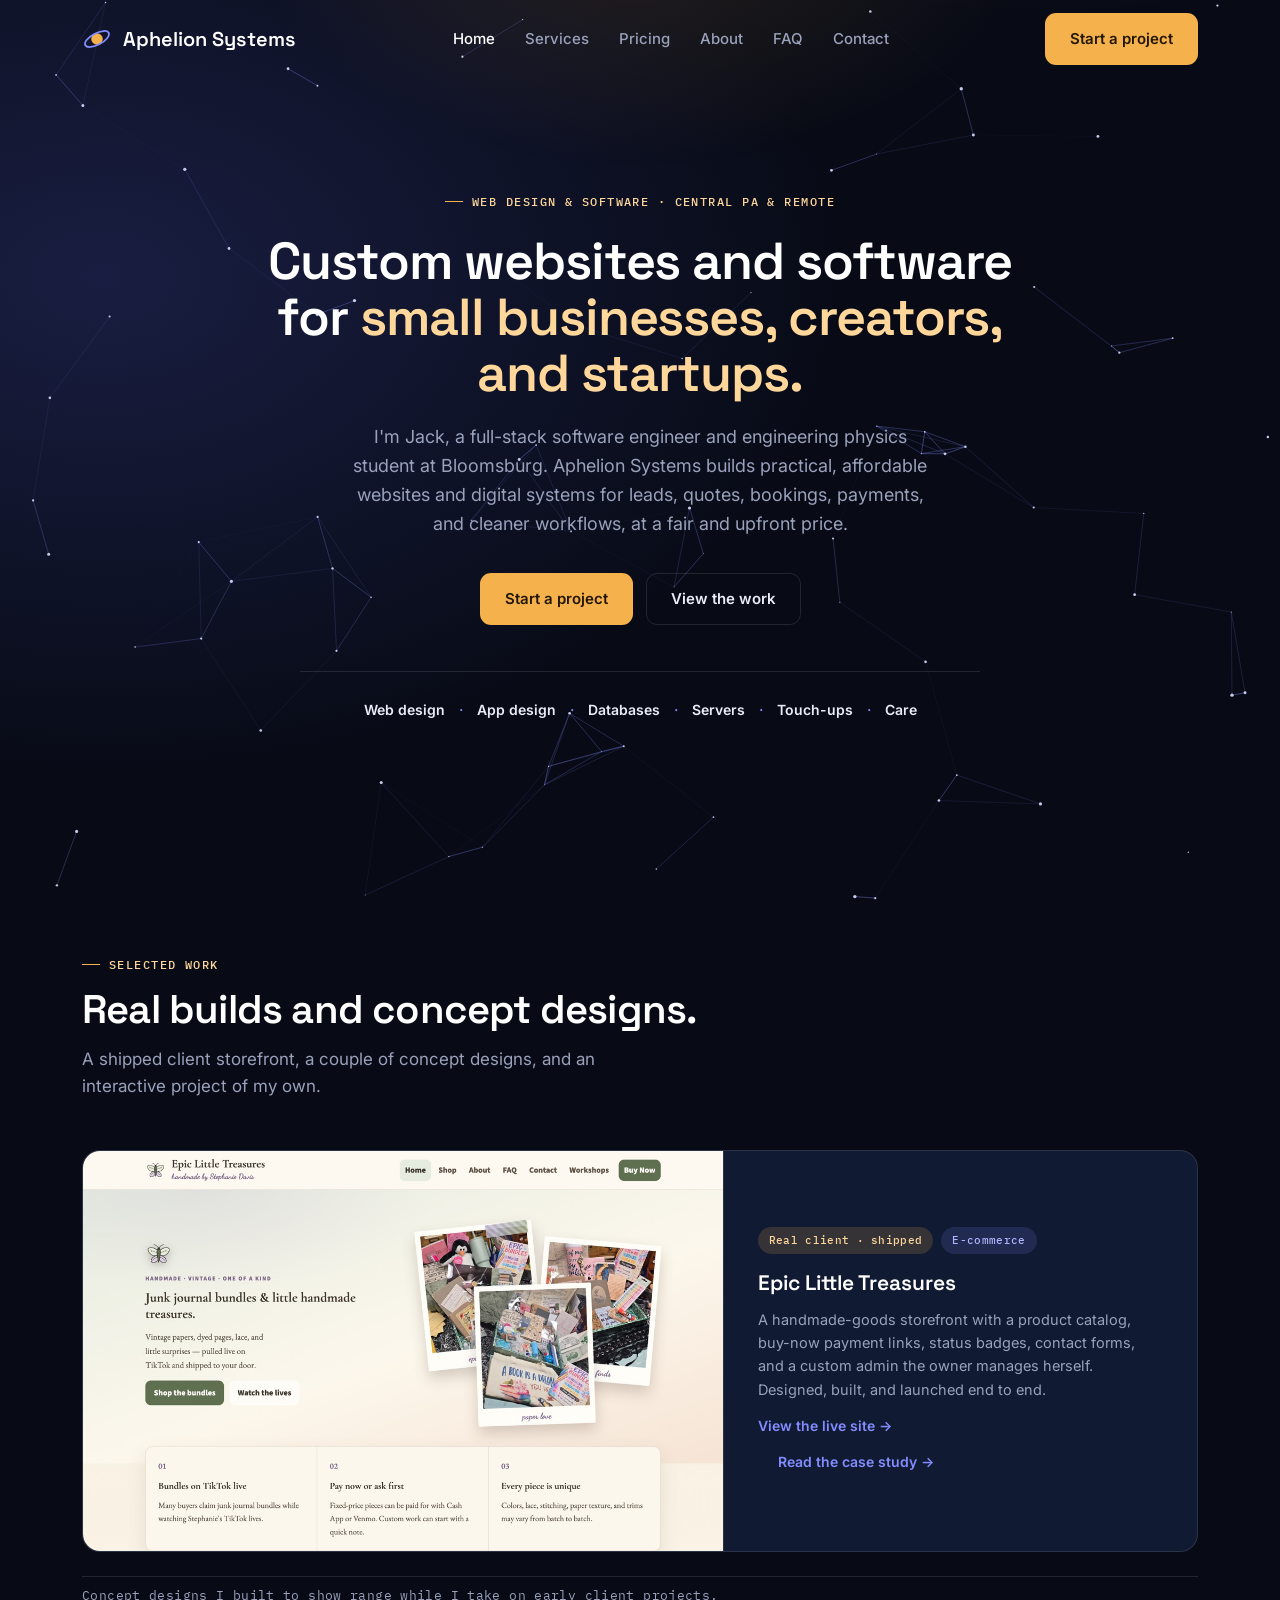
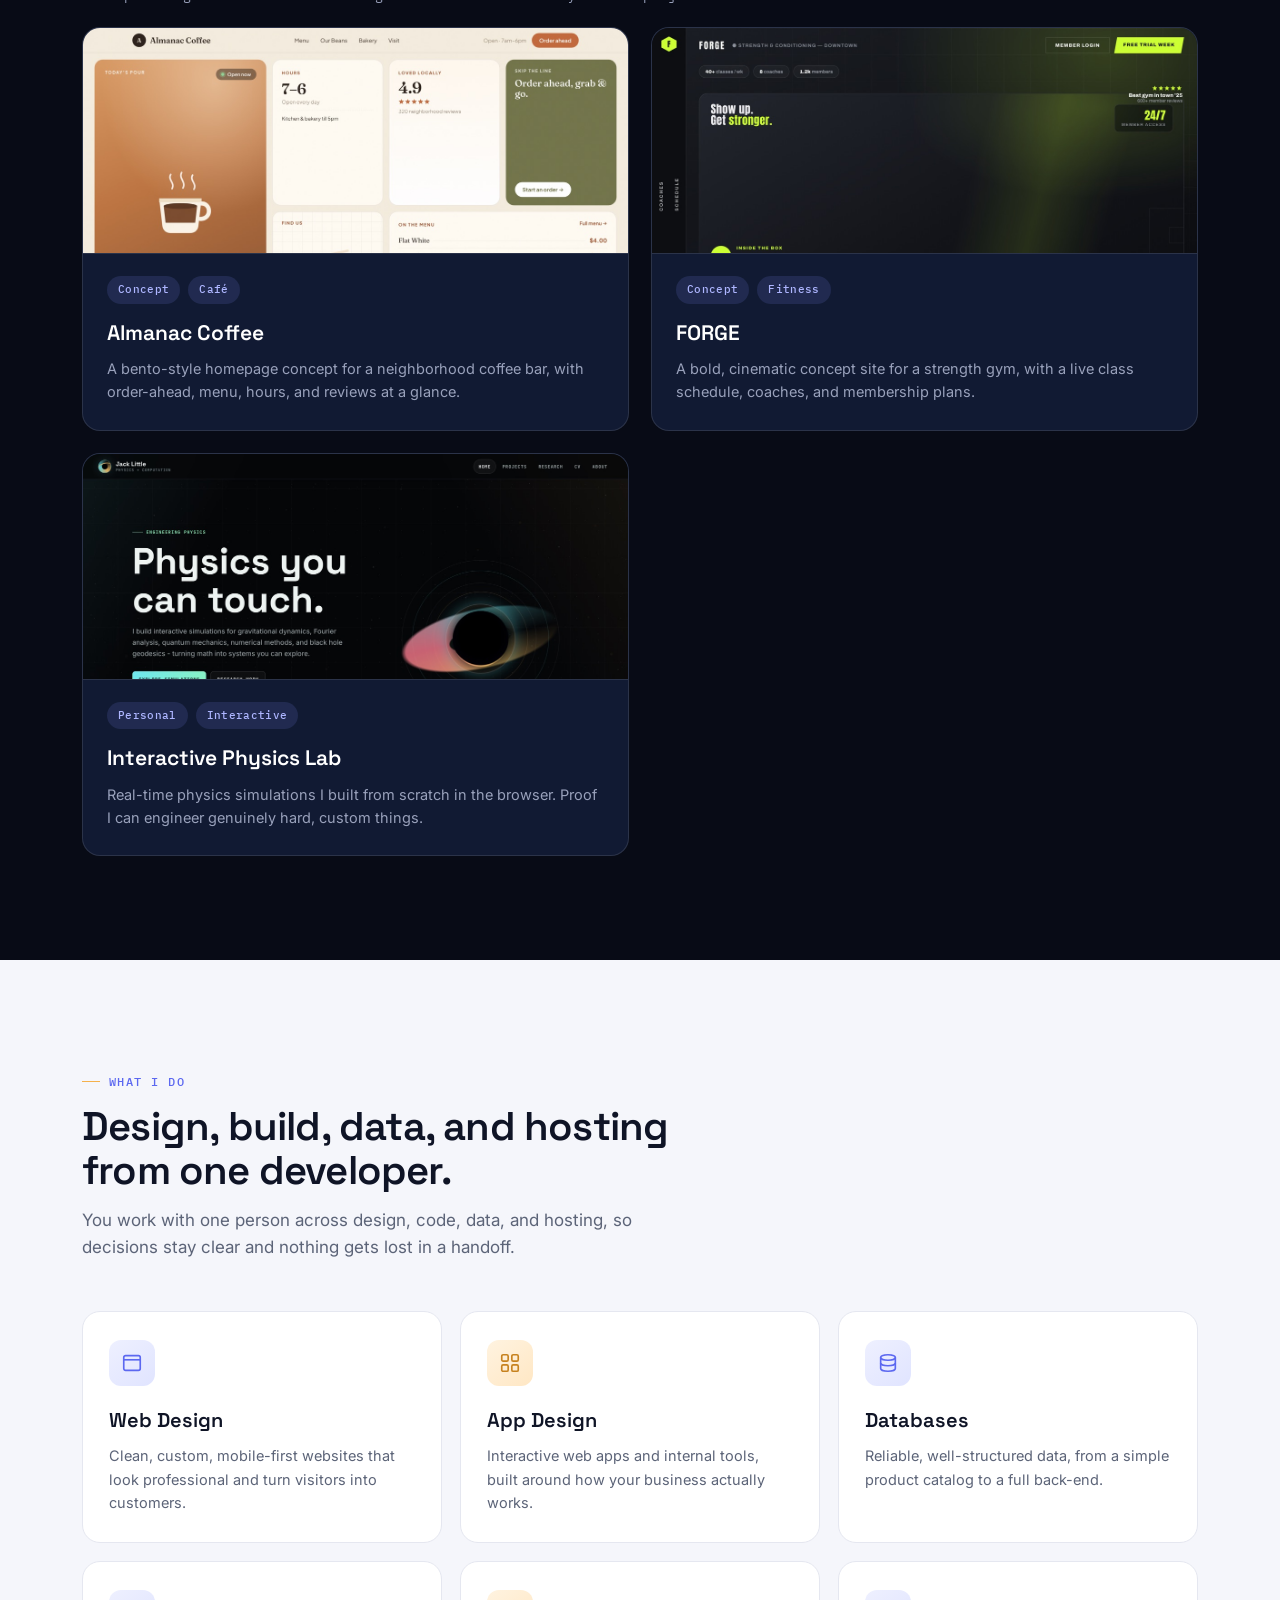
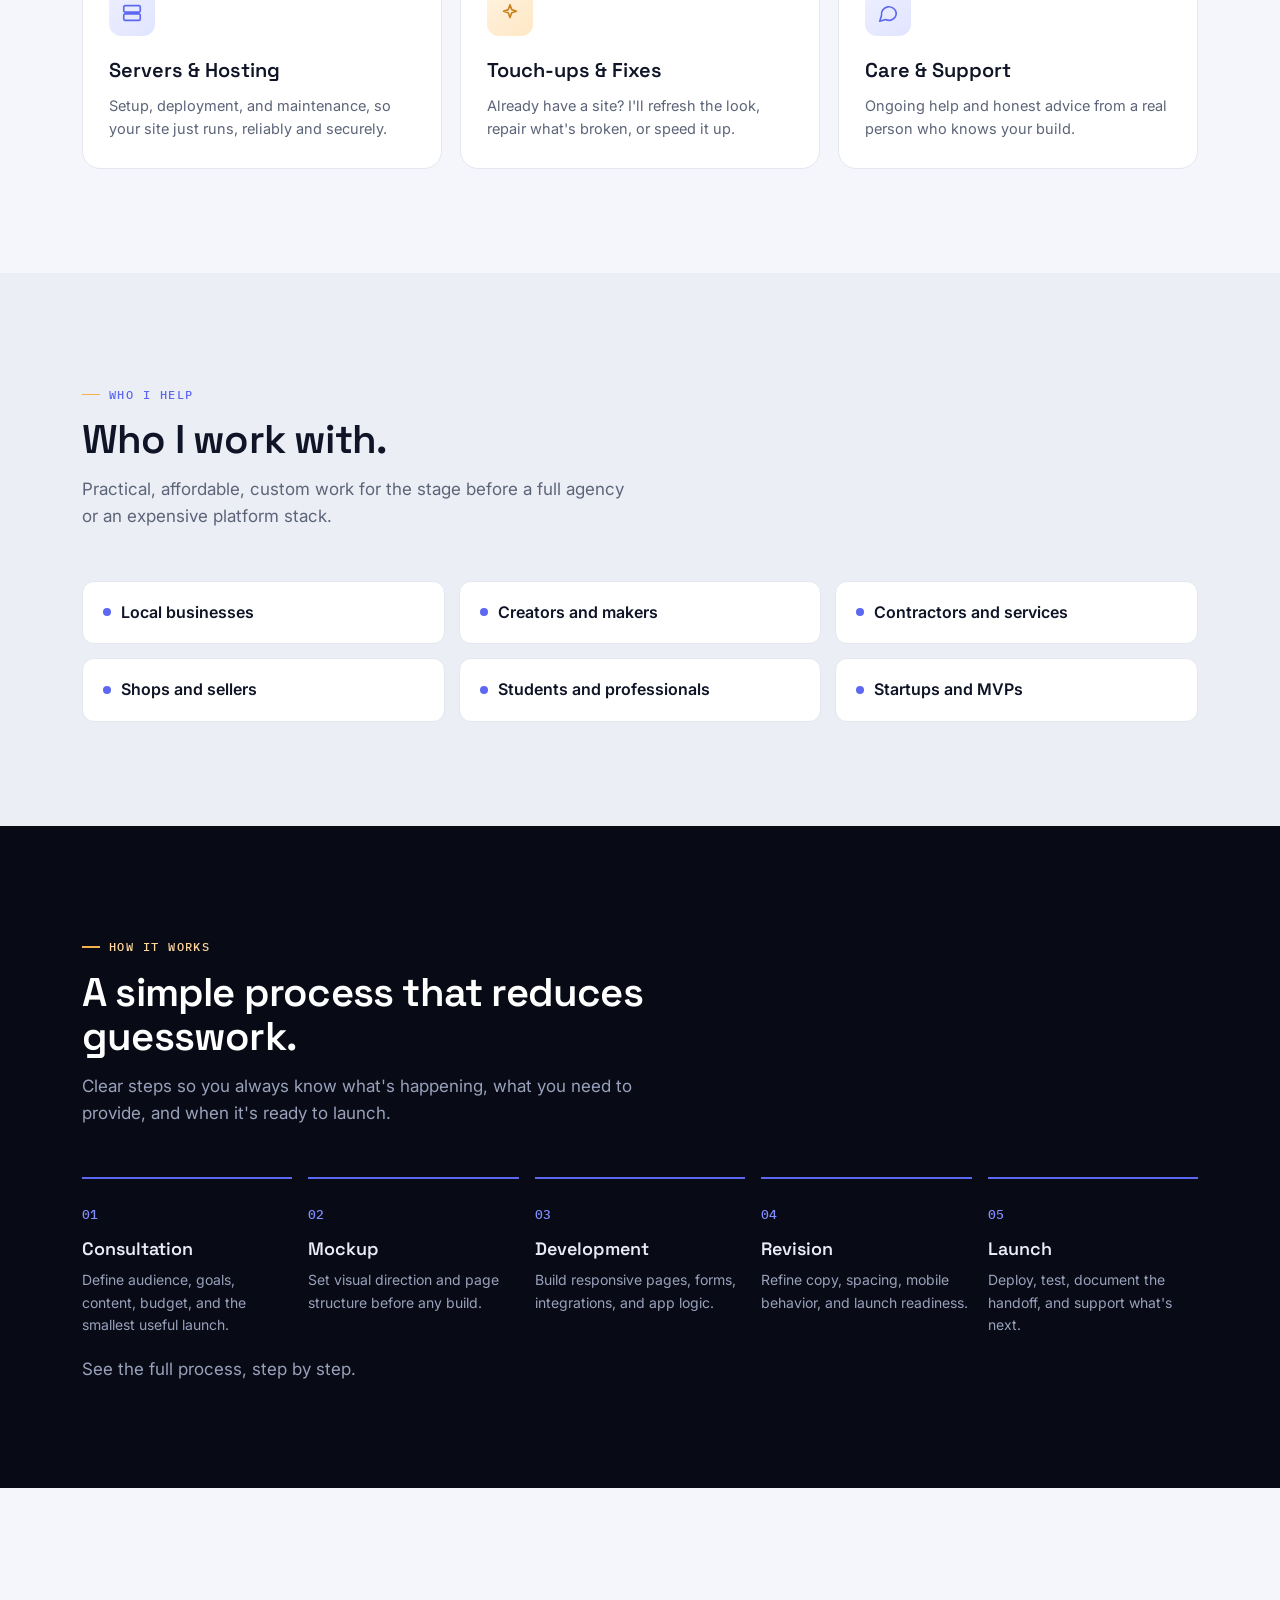
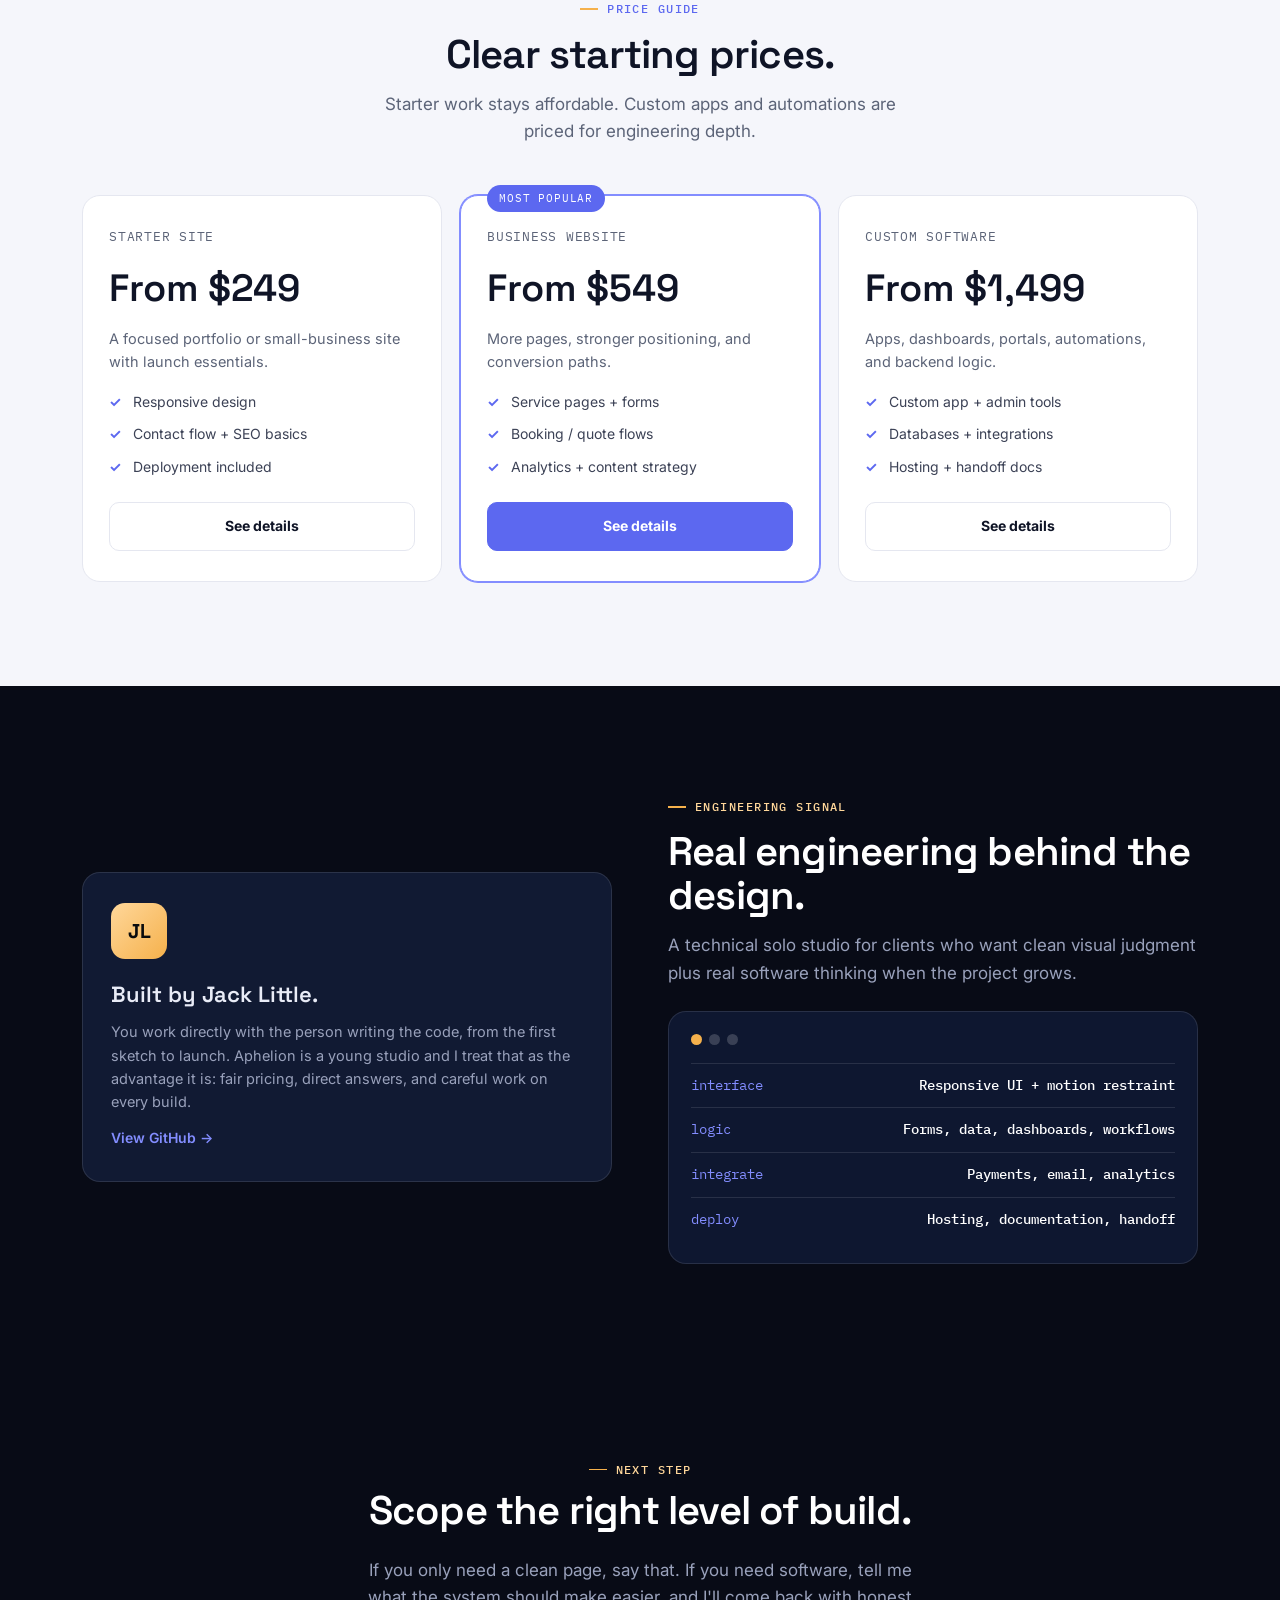
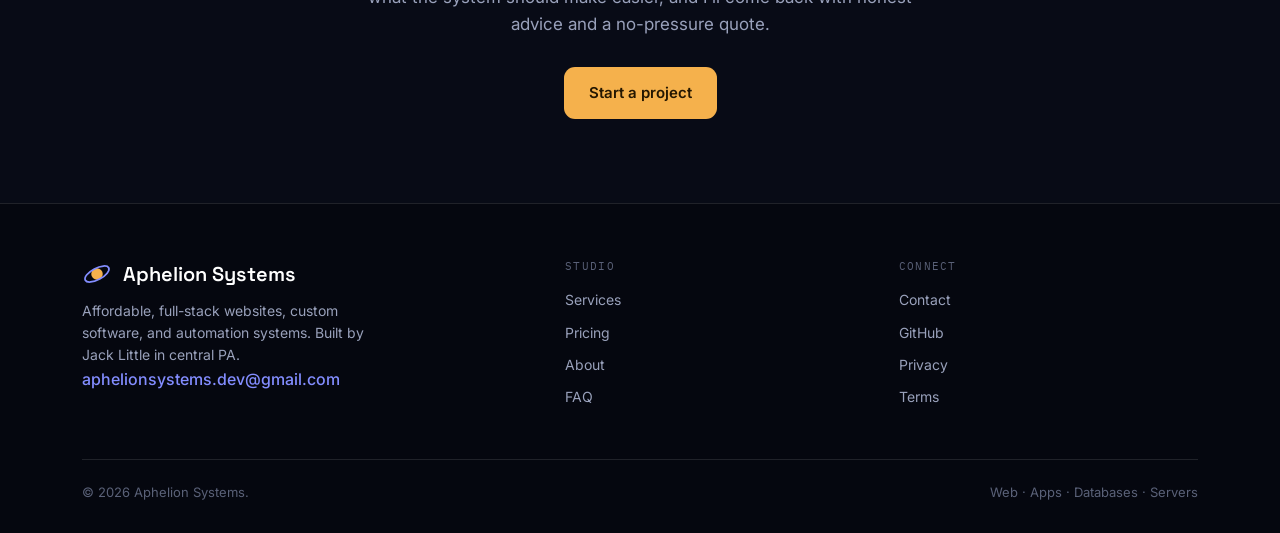
==== commit ca24dd7a: "General update: case study, SEO cleanup, copy fixes, UI polish - New Epic Little Treasures case-stud" ====
--- a/index.html
+++ b/index.html
@@ -18,7 +18,7 @@
   <link rel="preconnect" href="https://fonts.googleapis.com" />
   <link rel="preconnect" href="https://fonts.gstatic.com" crossorigin />
   <link href="https://fonts.googleapis.com/css2?family=IBM+Plex+Mono:wght@500&family=Inter:wght@400;500;600;700&family=Space+Grotesk:wght@400;500;600;700&display=swap" rel="stylesheet" />
-  <link rel="stylesheet" href="styles.css?v=12" />
+  <link rel="stylesheet" href="styles.css?v=13" />
   <script type="application/ld+json">
   {"@context":"https://schema.org","@type":"ProfessionalService","name":"Aphelion Systems","url":"https://www.aphelionsystems.dev/","email":"aphelionsystems.dev@gmail.com","areaServed":["Harrisburg, PA","Mechanicsburg, PA","Dillsburg, PA","Camp Hill, PA","Carlisle, PA","Bloomsburg, PA","Central Pennsylvania","Remote"],"address":{"@type":"PostalAddress","addressLocality":"Mechanicsburg","addressRegion":"PA","addressCountry":"US"},"founder":"Jack Little","description":"Affordable custom websites, web apps, forms, dashboards, automations, and small-business digital systems across the Harrisburg area, Bloomsburg, and central Pennsylvania.","sameAs":["https://github.com/jacklittle4"]}
   </script>
@@ -60,7 +60,7 @@
           <a href="#work" class="btn btn-ghost">View the work</a>
         </div>
         <div class="hero-trust">
-          <a href="services.html#web-design">Web design</a><span class="dotsep">·</span><a href="services.html#app-design">App design</a><span class="dotsep">·</span><a href="services.html#databases">Databases</a><span class="dotsep">·</span><a href="services.html#servers">Servers</a><span class="dotsep">·</span><a href="services.html#touch-ups">Touch-ups</a>
+          <a href="services.html#web-design">Web design</a><span class="dotsep">·</span><a href="services.html#app-design">App design</a><span class="dotsep">·</span><a href="services.html#databases">Databases</a><span class="dotsep">·</span><a href="services.html#servers">Servers</a><span class="dotsep">·</span><a href="services.html#touch-ups">Touch-ups</a><span class="dotsep">·</span><a href="services.html#care-support">Care</a>
         </div>
       </div>
     </div>
@@ -84,6 +84,7 @@
             <!-- TESTIMONIAL: paste a real 1-2 sentence quote from the owner here once you have it, e.g.
             <blockquote class="quote">"Jack made the whole thing painless and it looks great."<cite>Owner name, Epic Little Treasures</cite></blockquote> -->
             <a class="text-link" href="https://www.epiclittletreasures.com" target="_blank" rel="noopener">View the live site →</a>
+            <a class="text-link" href="work-epic-little-treasures.html" style="margin-left:20px">Read the case study →</a>
           </div>
         </article>
         <div class="work-note" data-reveal>Concept designs I built to show range while I take on early client projects.</div>
@@ -168,6 +169,7 @@
         <li><span>04</span><h3>Revision</h3><p>Refine copy, spacing, mobile behavior, and launch readiness.</p></li>
         <li><span>05</span><h3>Launch</h3><p>Deploy, test, document the handoff, and support what's next.</p></li>
       </ol>
+      <p class="section-sub" style="margin-top:20px"><a class="text-link" href="process.html">See the full process, step by step.</a></p>
     </div>
   </section>
 
@@ -274,6 +276,6 @@
     </div>
   </footer>
 
-  <script src="script.js?v=10"></script>
+  <script src="script.js?v=11"></script>
 </body>
 </html>
--- a/styles.css
+++ b/styles.css
@@ -52,6 +52,7 @@
 .btn{display:inline-flex; align-items:center; gap:9px; font-family:var(--body); font-weight:600; font-size:15px; padding:13px 24px; border-radius:11px; cursor:pointer; border:1px solid transparent; transition:transform .15s ease, background .2s ease, border-color .2s ease;}
 .btn:hover{transform:translateY(-1px);}
 .btn-amber{background:var(--amber); color:#241701;}
+.btn-amber:focus-visible{outline:none; box-shadow:0 0 0 2px var(--bg), 0 0 0 4px var(--amber);}
 .btn-indigo{background:var(--indigo-deep); color:#fff;}
 .btn-ghost{background:transparent; color:var(--on-dark); border-color:var(--line-dark);}
 .btn-ghost:hover{border-color:var(--indigo);}
@@ -67,7 +68,10 @@
 [data-reveal][data-delay="1"]{transition-delay:.08s;}
 [data-reveal][data-delay="2"]{transition-delay:.16s;}
 [data-reveal][data-delay="3"]{transition-delay:.24s;}
-@media (prefers-reduced-motion: reduce){ [data-reveal]{opacity:1; transform:none; transition:none;} }
+@media (prefers-reduced-motion: reduce){
+  [data-reveal]{opacity:1; transform:none; transition:none;}
+  .btn:hover,.svc:hover,.proj:hover,.card-link:hover,.svc:hover .ico{transform:none;}
+}
 
 /* ============ nav ============ */
 .nav{position:fixed; top:0; left:0; right:0; z-index:40; transition:background .25s ease, border-color .25s ease;}
@@ -117,7 +121,8 @@
 .svc-grid{display:grid; grid-template-columns:repeat(3,1fr); gap:18px;}
 .svc{background:var(--white); border:1px solid var(--line); border-radius:var(--r); padding:28px 26px; transition:transform .15s ease, box-shadow .2s ease;}
 .svc:hover{transform:translateY(-3px); box-shadow:0 22px 44px -28px rgba(20,28,64,.4);}
-.svc .ico{width:46px; height:46px; border-radius:12px; display:grid; place-items:center; background:linear-gradient(140deg,#EEF0FF,#E0E4FF); color:var(--indigo-deep); margin-bottom:18px;}
+.svc .ico{width:46px; height:46px; border-radius:12px; display:grid; place-items:center; background:linear-gradient(140deg,#EEF0FF,#E0E4FF); color:var(--indigo-deep); margin-bottom:18px; transition:transform .18s ease, box-shadow .2s ease;}
+.svc:hover .ico{transform:translateY(-2px) scale(1.04); box-shadow:0 10px 20px -12px rgba(92,104,240,.5);}
 .svc:nth-child(2) .ico,.svc:nth-child(5) .ico{background:linear-gradient(140deg,#FFF3E0,#FFE7C4); color:#C7821F;}
 .svc h3{font-family:var(--display); font-weight:600; font-size:20px; color:var(--ink);}
 .svc p{font-size:14.5px; color:var(--muted); margin-top:8px;}
@@ -125,7 +130,7 @@
 /* work / projects */
 .work-grid{display:grid; grid-template-columns:repeat(2,1fr); gap:22px;}
 .proj{background:var(--panel); border:1px solid var(--line-dark); border-radius:var(--r); overflow:hidden; transition:transform .15s ease;}
-.proj:hover{transform:translateY(-3px);}
+.proj:hover{transform:translateY(-3px); box-shadow:0 22px 44px -28px rgba(8,11,22,.6); border-color:rgba(131,141,255,.35);}
 .proj .thumb{height:226px; overflow:hidden; border-bottom:1px solid var(--line-dark);}
 .proj .thumb img{width:100%; height:100%; object-fit:cover; object-position:top;}
 .proj .body{padding:22px 24px 26px;}
@@ -244,7 +249,8 @@
 .site-footer .colhead{font-family:var(--mono); font-size:11px; letter-spacing:.12em; text-transform:uppercase; color:#5A6178; margin-bottom:14px;}
 .site-footer a.flink{display:block; font-size:14px; margin-bottom:10px; color:var(--muted-dark);}
 .site-footer a.flink:hover{color:#fff;}
-.site-footer .email{color:var(--indigo); font-weight:500;}
+.site-footer .email{color:var(--indigo); font-weight:500; transition:color .2s ease;}
+.site-footer .email:hover{color:var(--amber-soft);}
 .footer-bottom{border-top:1px solid var(--line-dark); margin-top:40px; padding-top:22px; display:flex; justify-content:space-between; font-size:13px; color:#5A6178;}
 
 /* ============ responsive ============ */
@@ -257,9 +263,14 @@
   .work-grid .proj.lead{grid-template-columns:1fr;}
   .work-grid .proj.lead .thumb{min-height:200px; border-right:0; border-bottom:1px solid var(--line-dark);}
   .timeline{grid-template-columns:1fr 1fr;}
+  .hero-inner{padding:150px 0 88px;}
   .section{padding:72px 0;}
 }
-@media (max-width:560px){ .timeline{grid-template-columns:1fr;} .shell{padding:0 22px;} }
+@media (max-width:560px){
+  .timeline{grid-template-columns:1fr;} .shell{padding:0 22px;}
+  .hero-inner{padding:128px 0 72px;} .hero .lede{font-size:16.5px;}
+  .section{padding:56px 0;} .section.tight{padding:48px 0;} .section-head{margin-bottom:34px;}
+}
 
 /* clickable hero service labels + anchor offset for jumped-to service cards */
 .hero-trust a{color:var(--on-dark); font-weight:600; font-size:14px; text-decoration:none; transition:color .2s ease;}
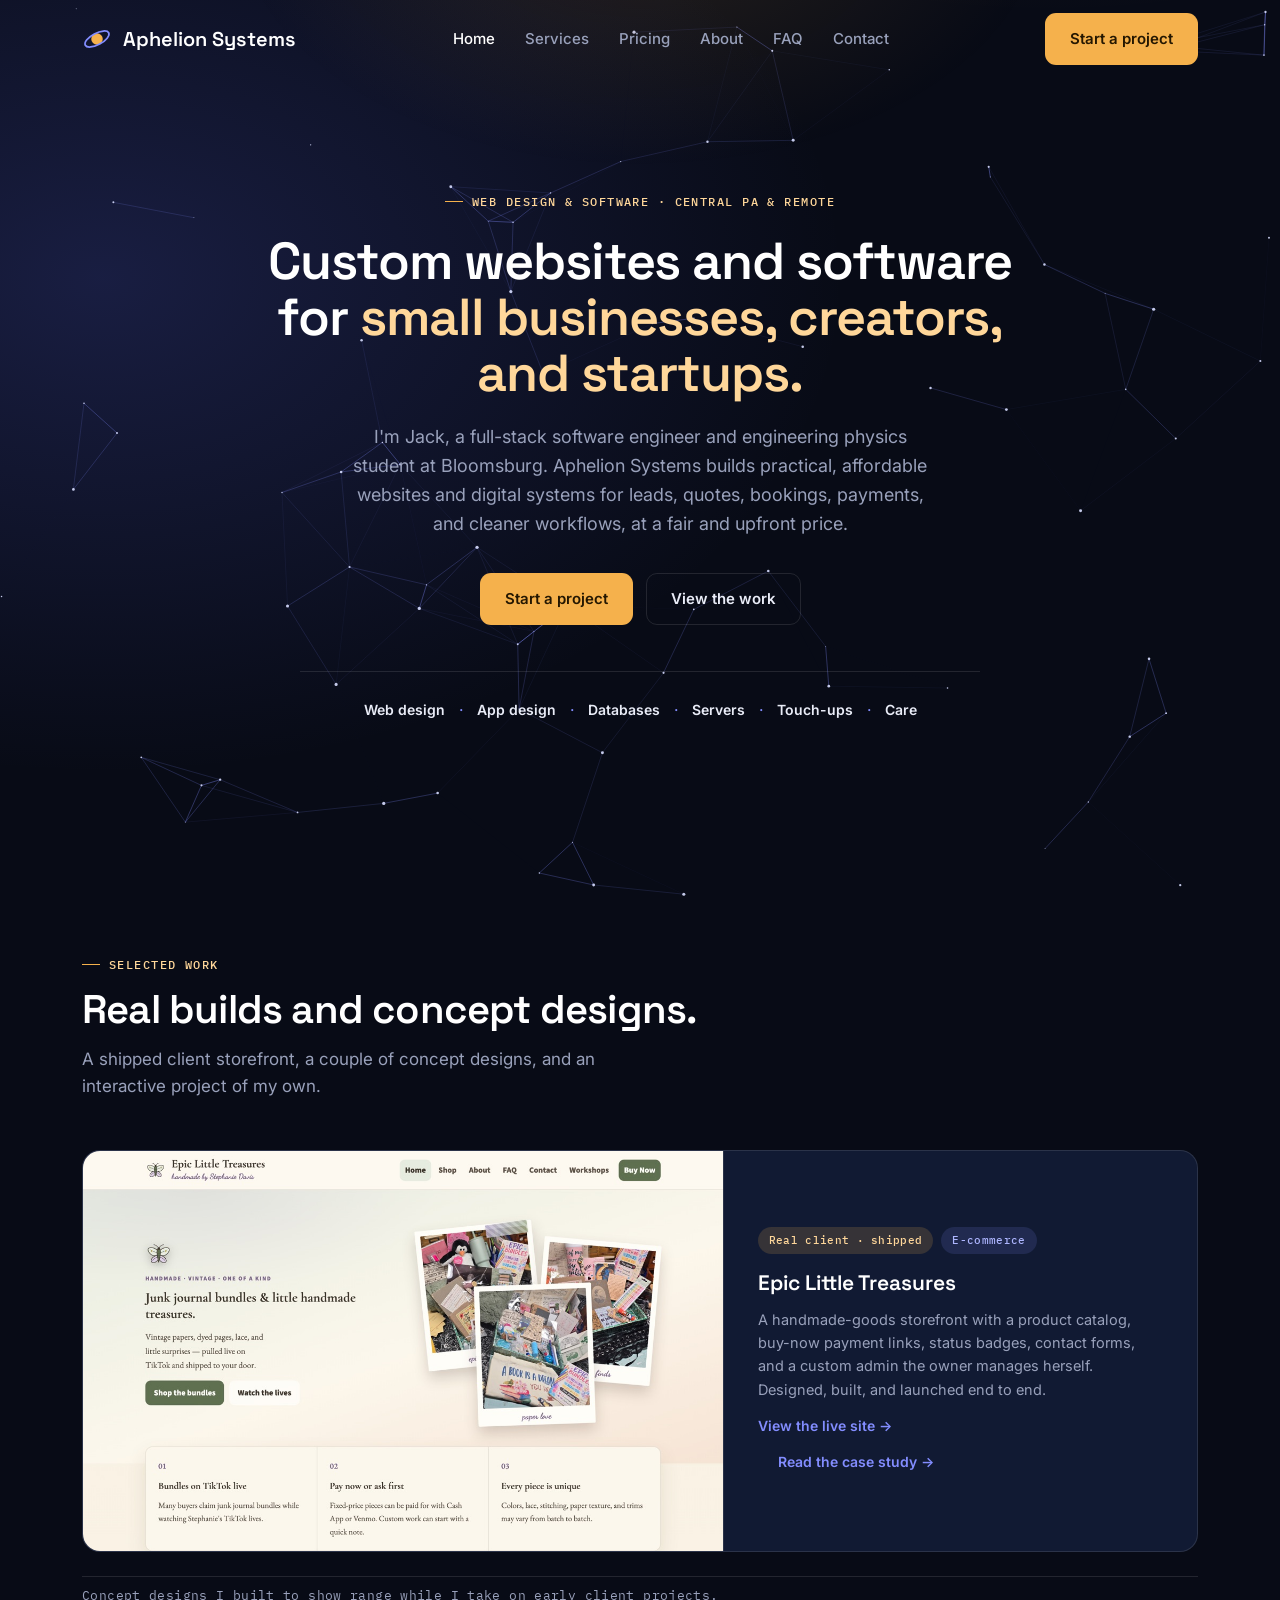
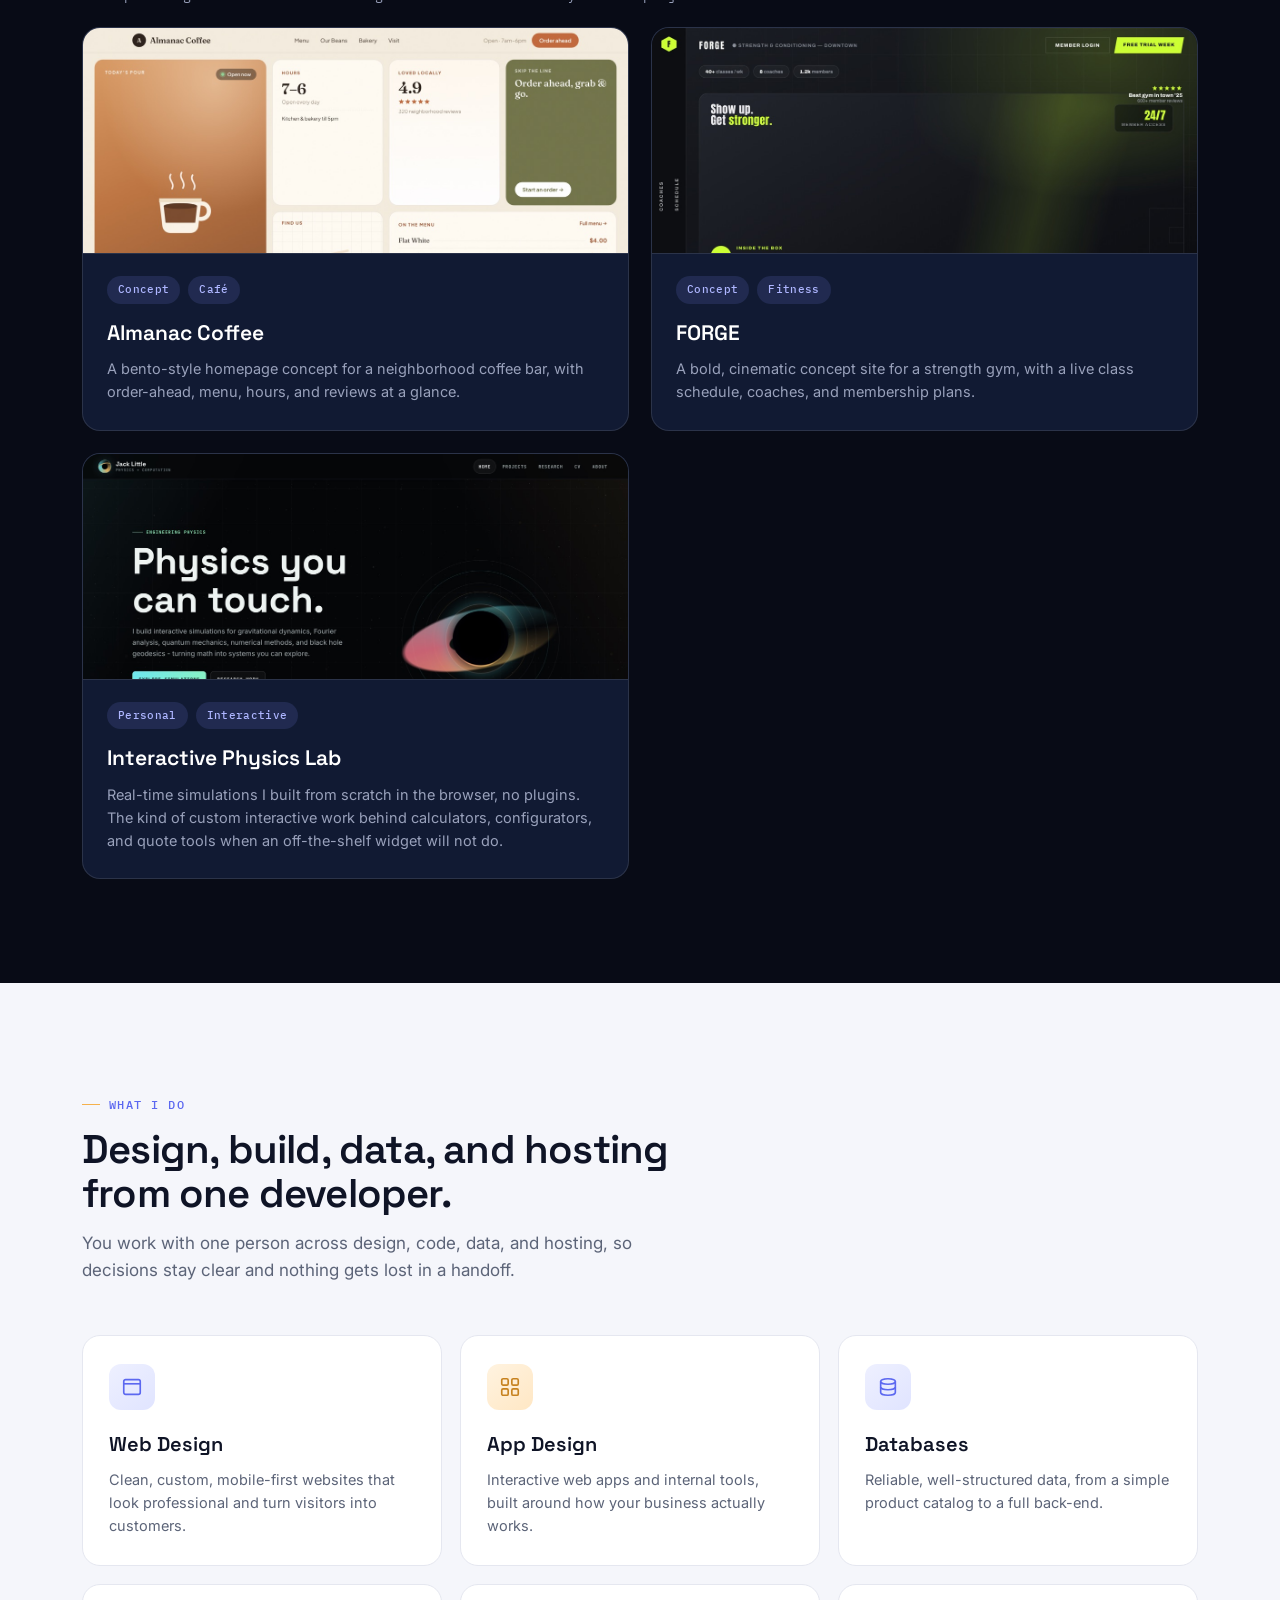
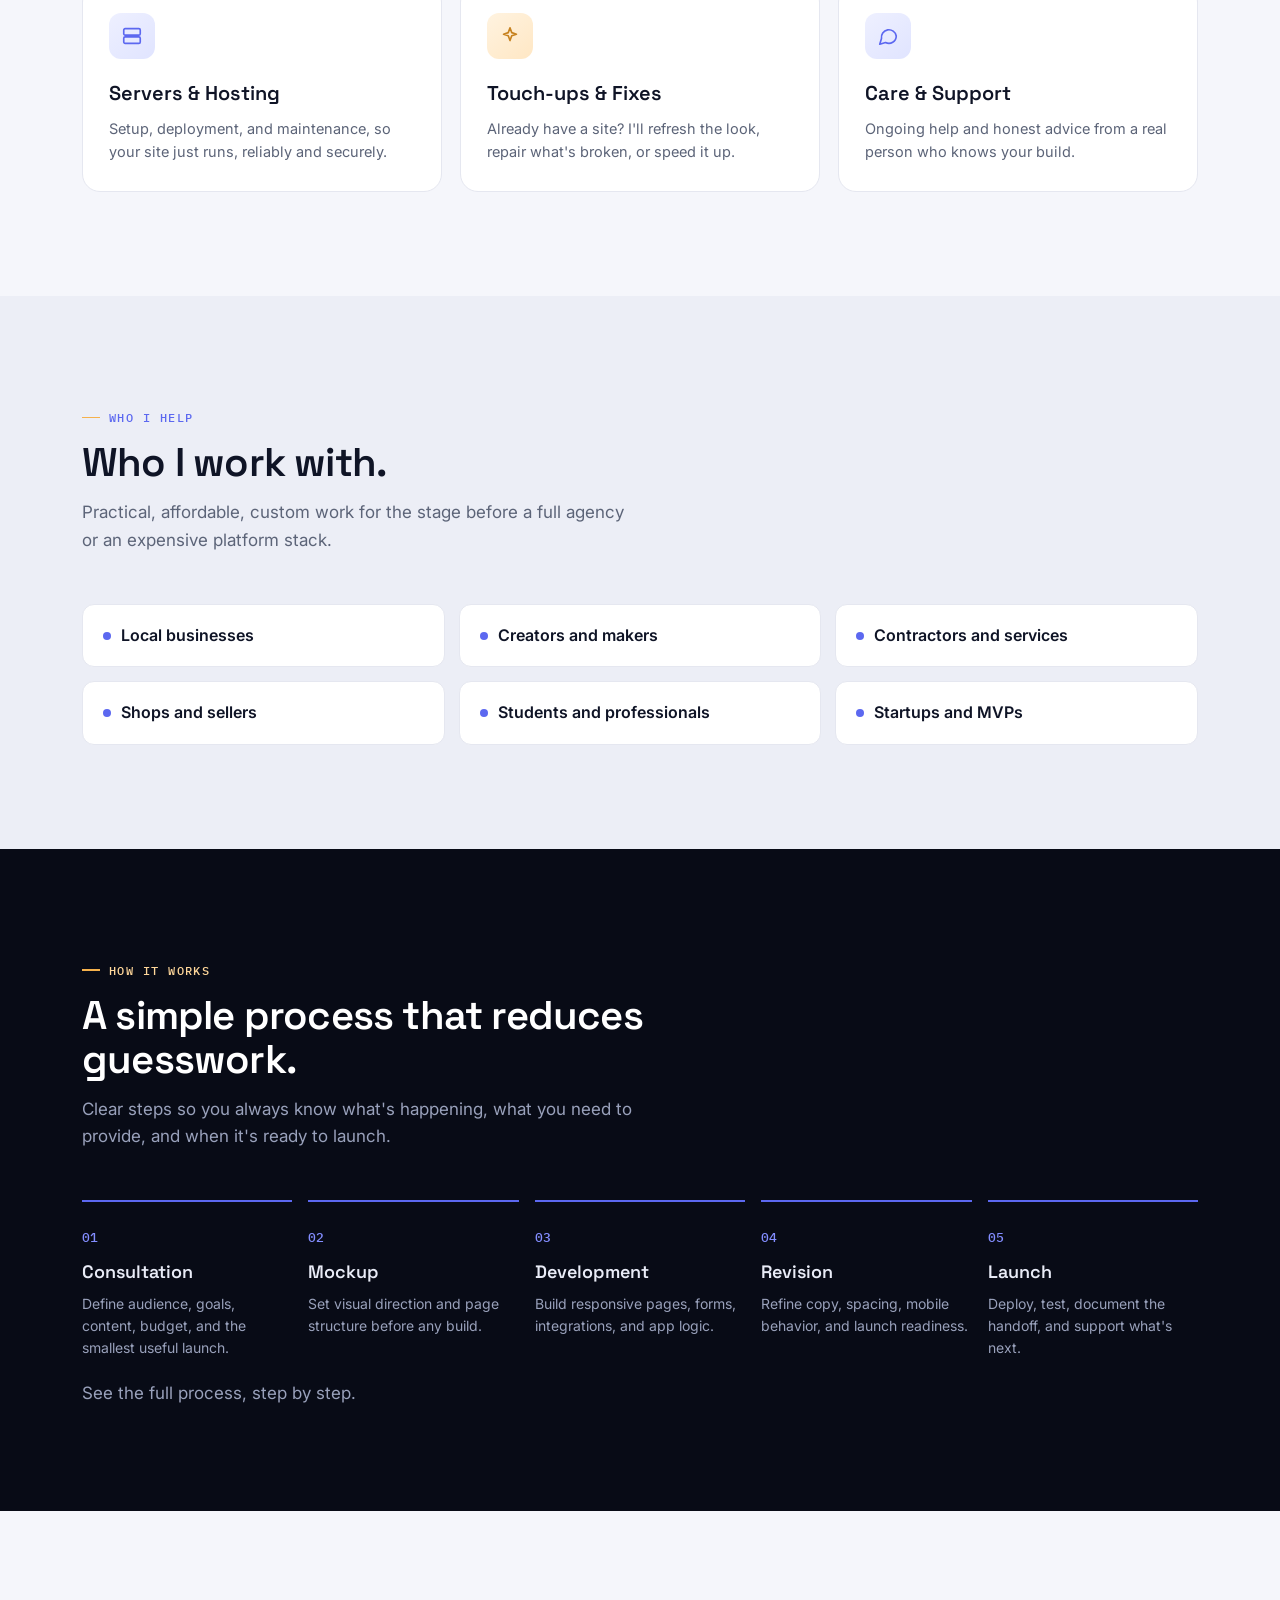
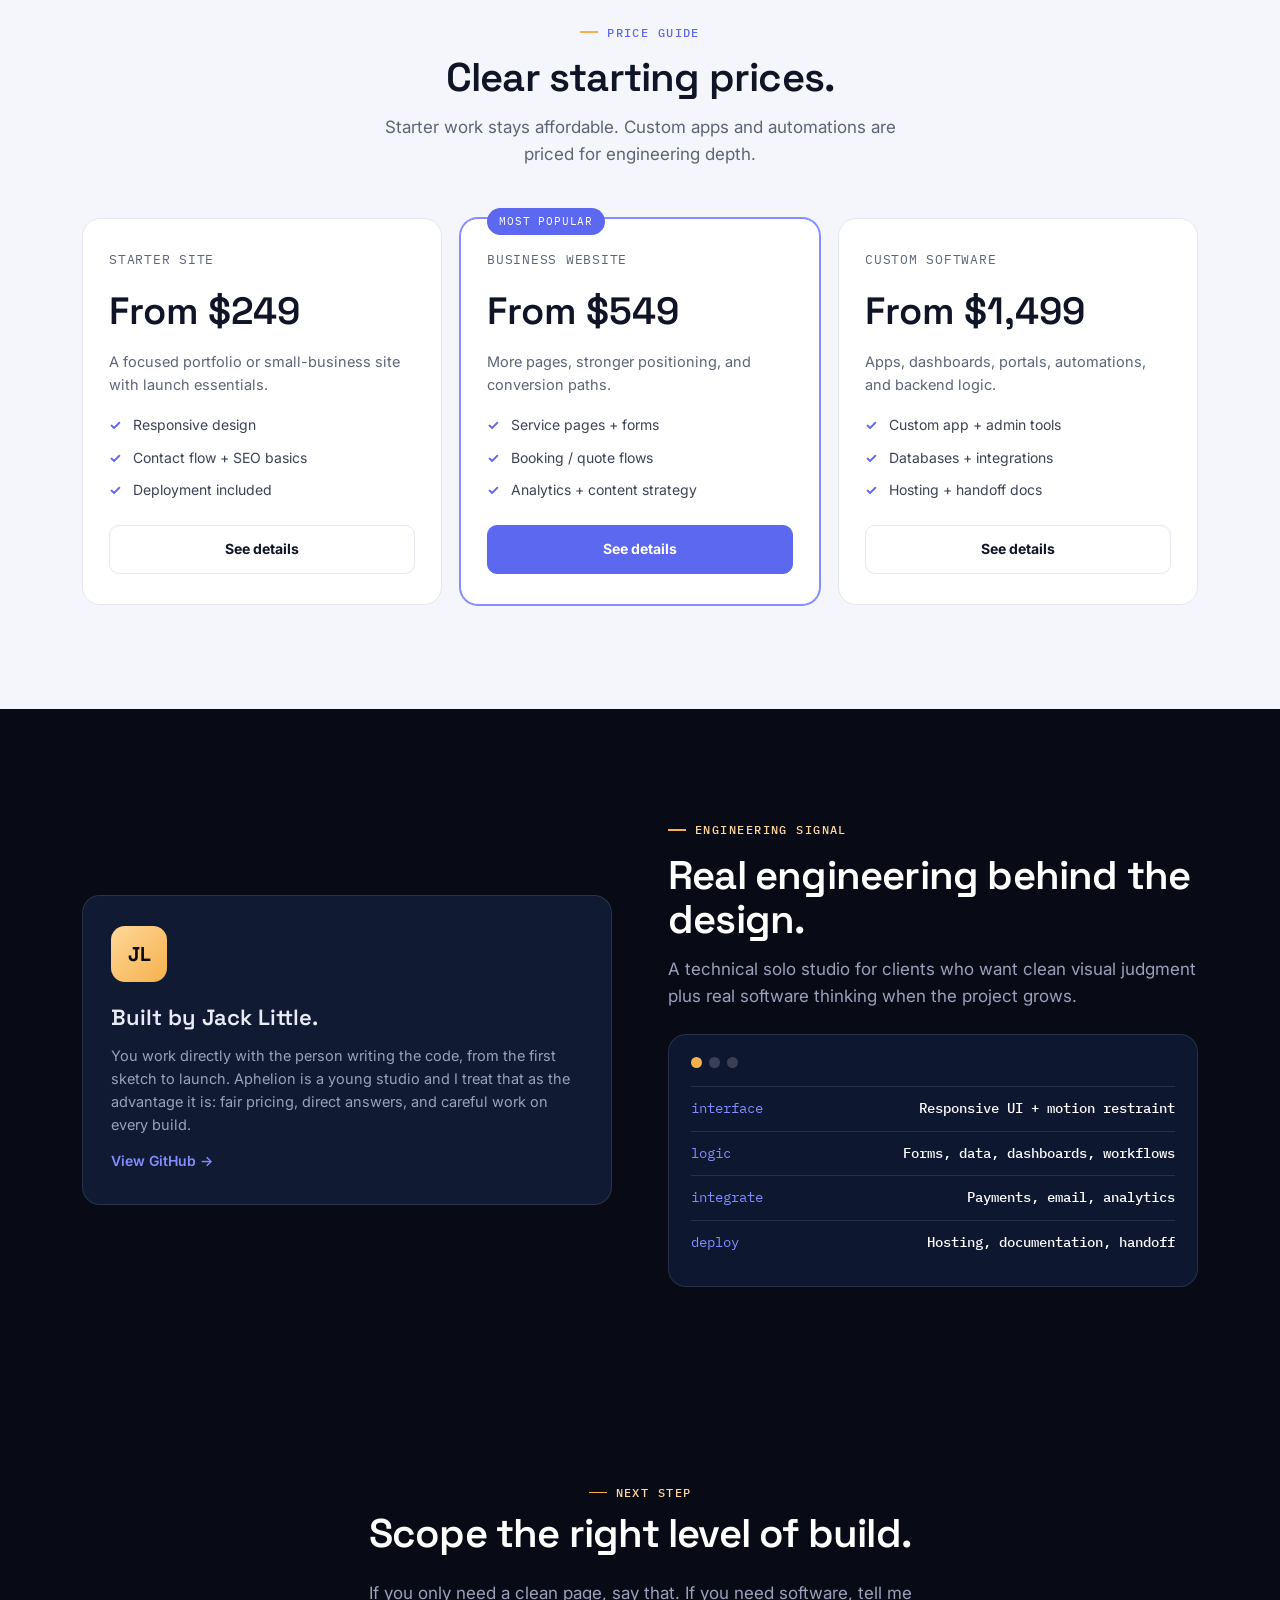
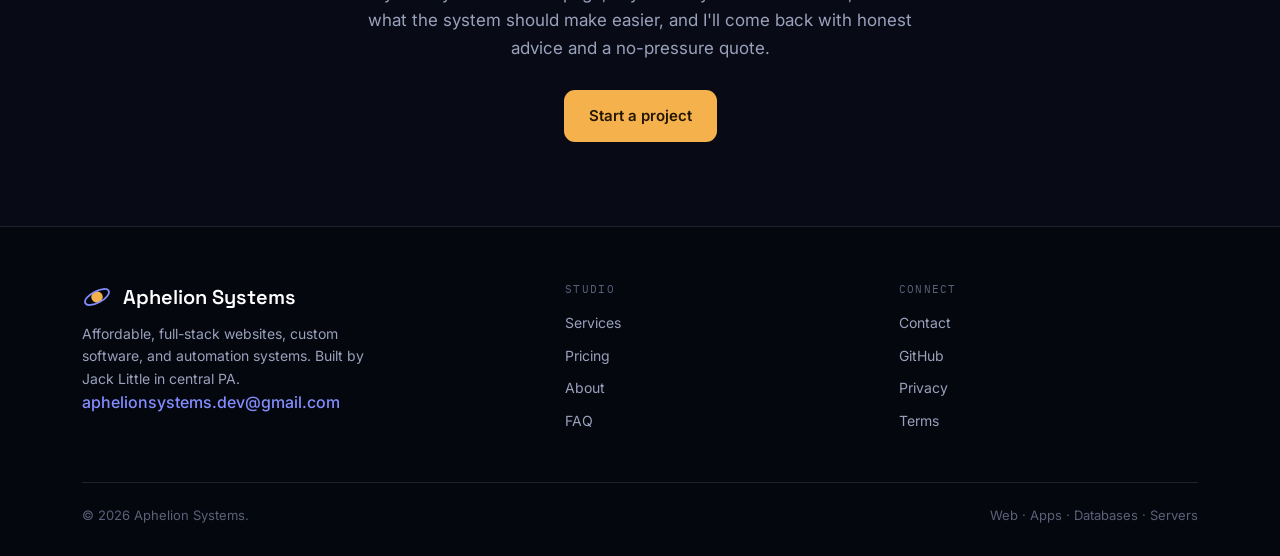
==== commit 9af72175: "Copy: concrete contact headline + local line, form reassurance, sharper Physics Lab card Co-Authored" ====
--- a/index.html
+++ b/index.html
@@ -109,7 +109,7 @@
           <div class="body">
             <div class="tags"><span class="tag">Personal</span><span class="tag">Interactive</span></div>
             <h3>Interactive Physics Lab</h3>
-            <p>Real-time physics simulations I built from scratch in the browser. Proof I can engineer genuinely hard, custom things.</p>
+            <p>Real-time simulations I built from scratch in the browser, no plugins. The kind of custom interactive work behind calculators, configurators, and quote tools when an off-the-shelf widget will not do.</p>
           </div>
         </article>
       </div>
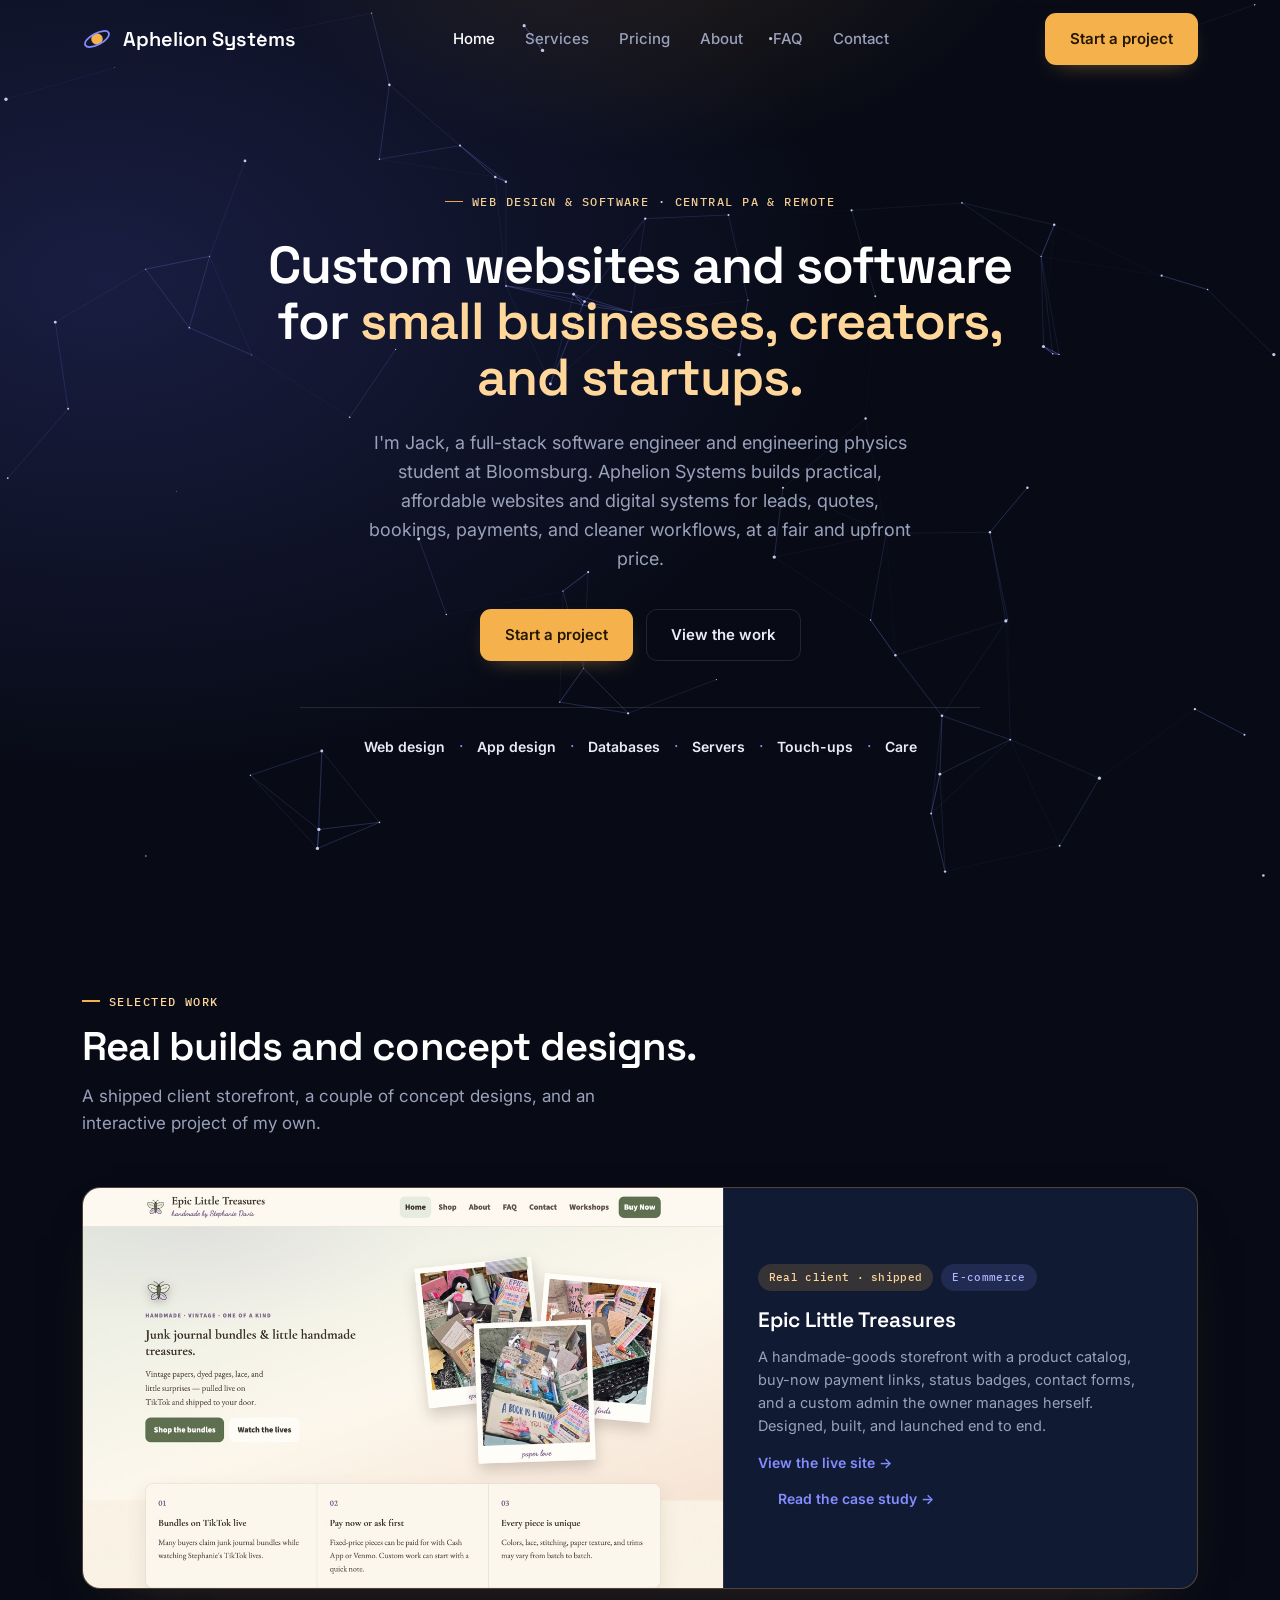
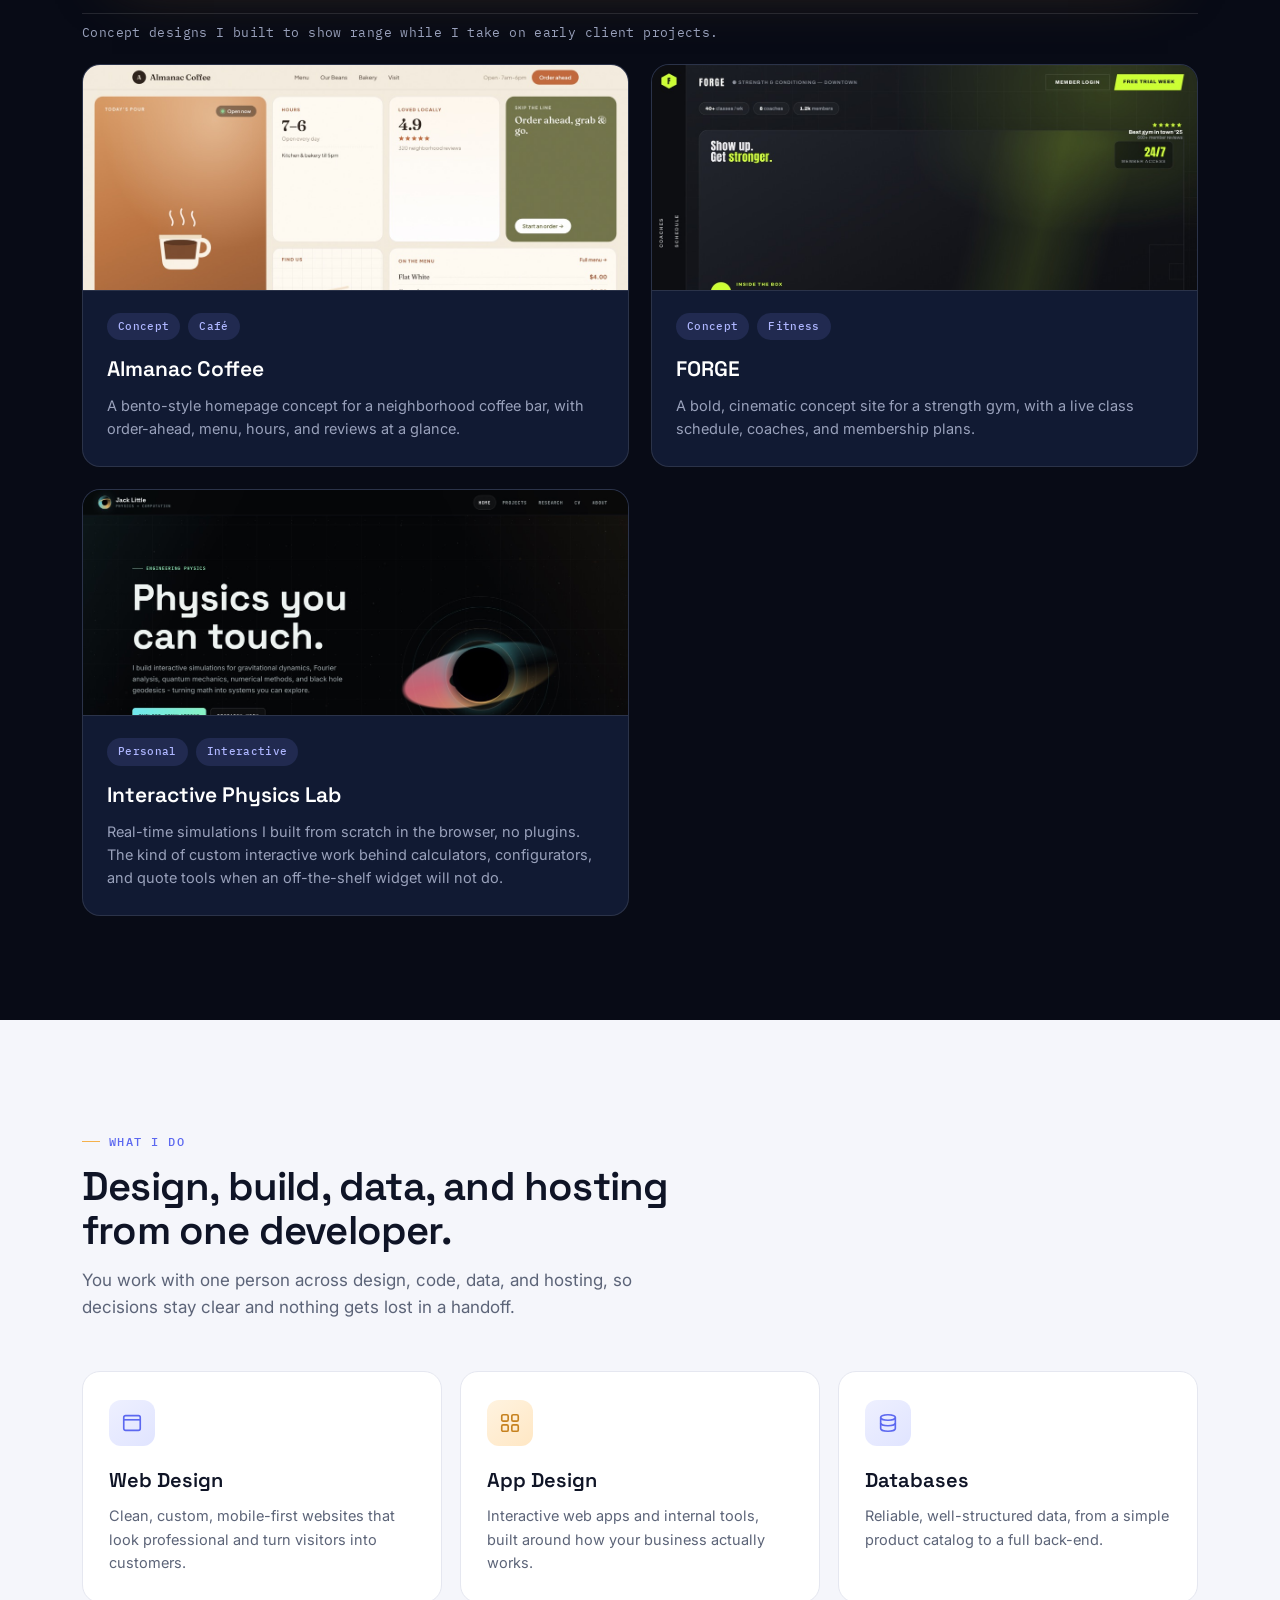
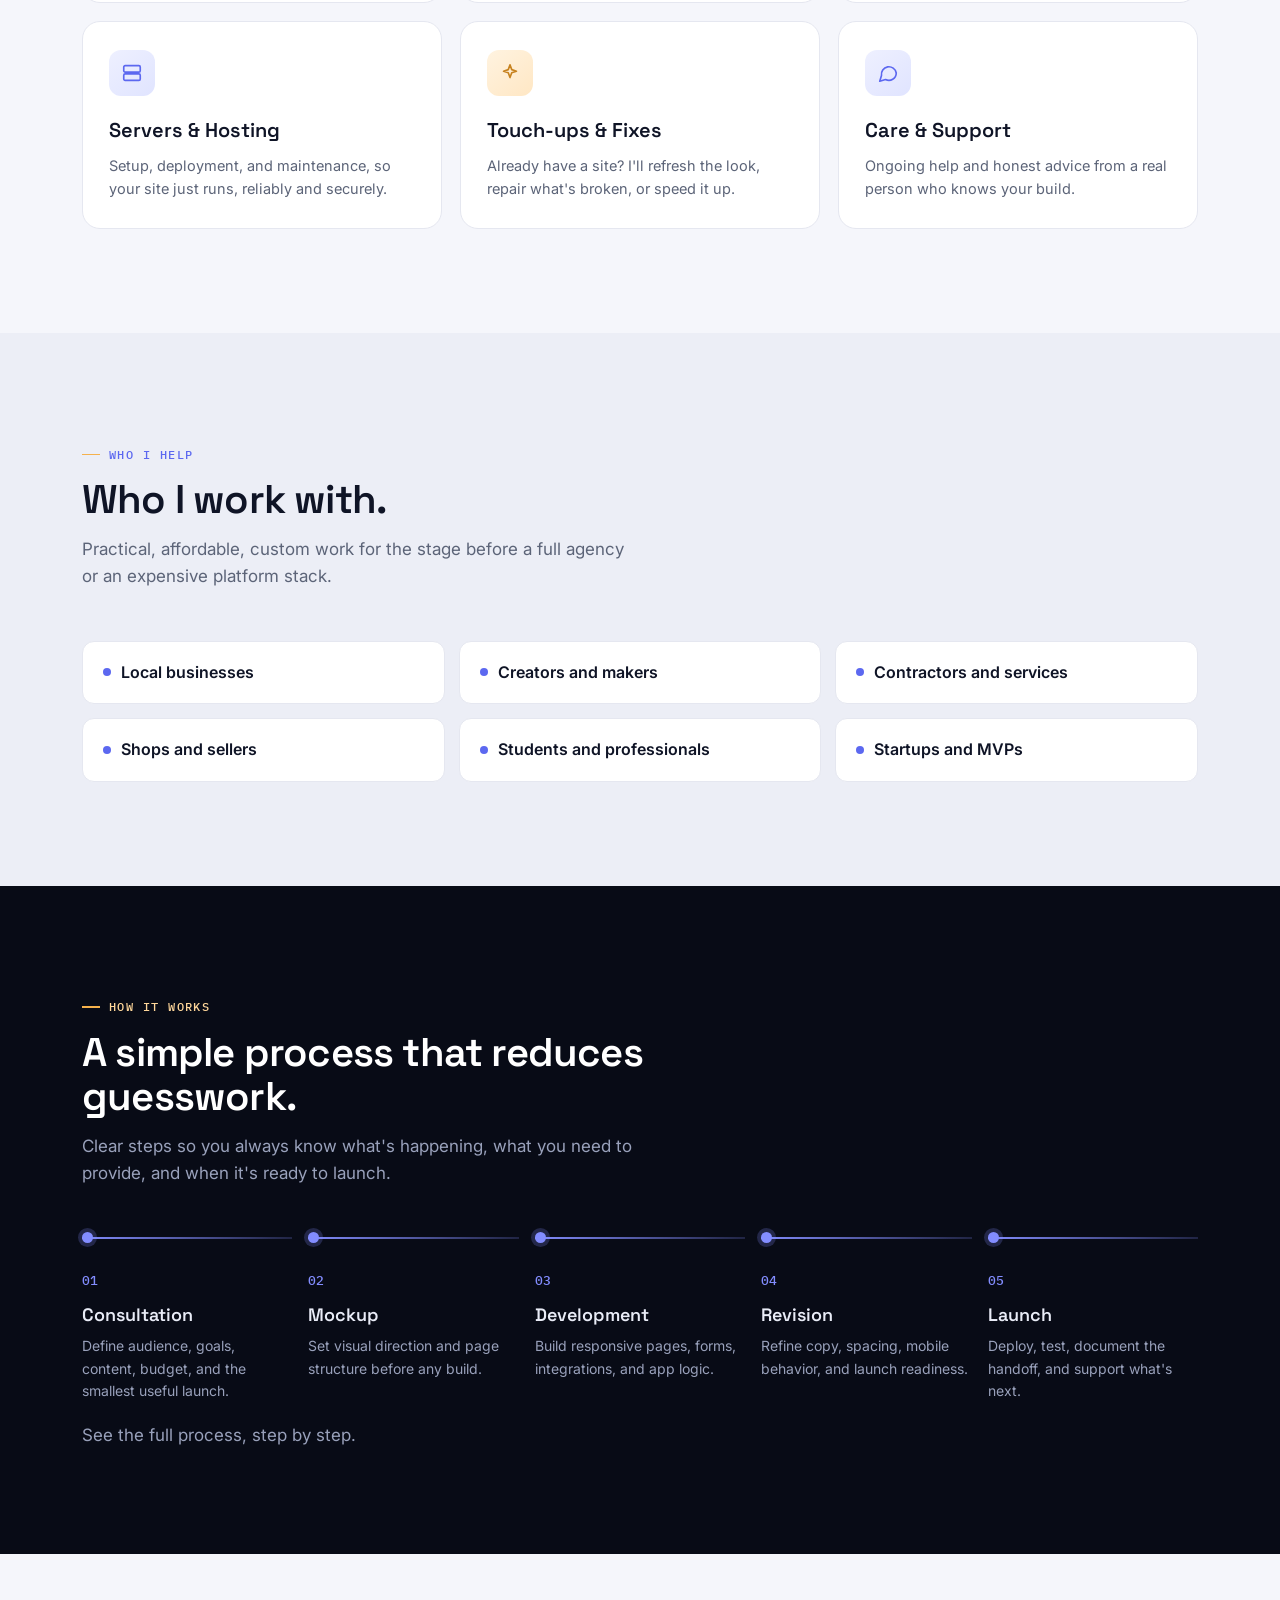
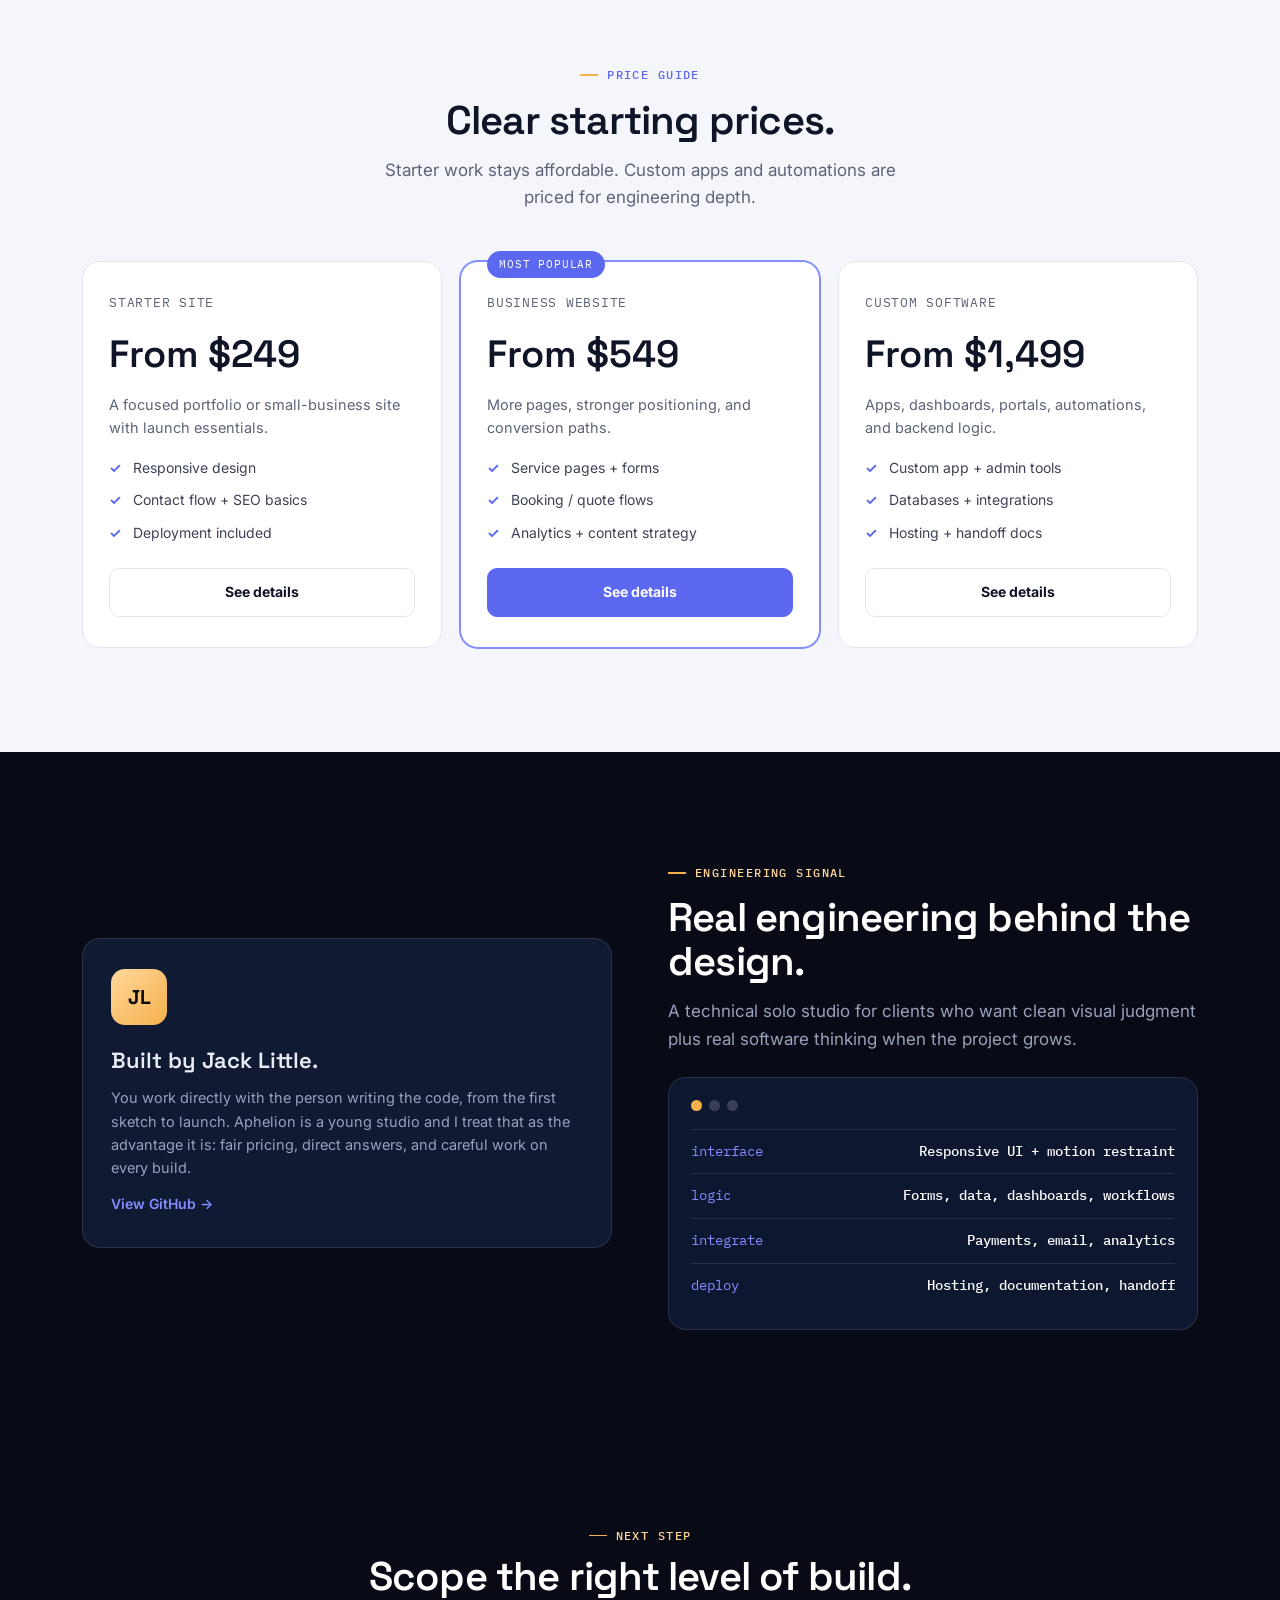
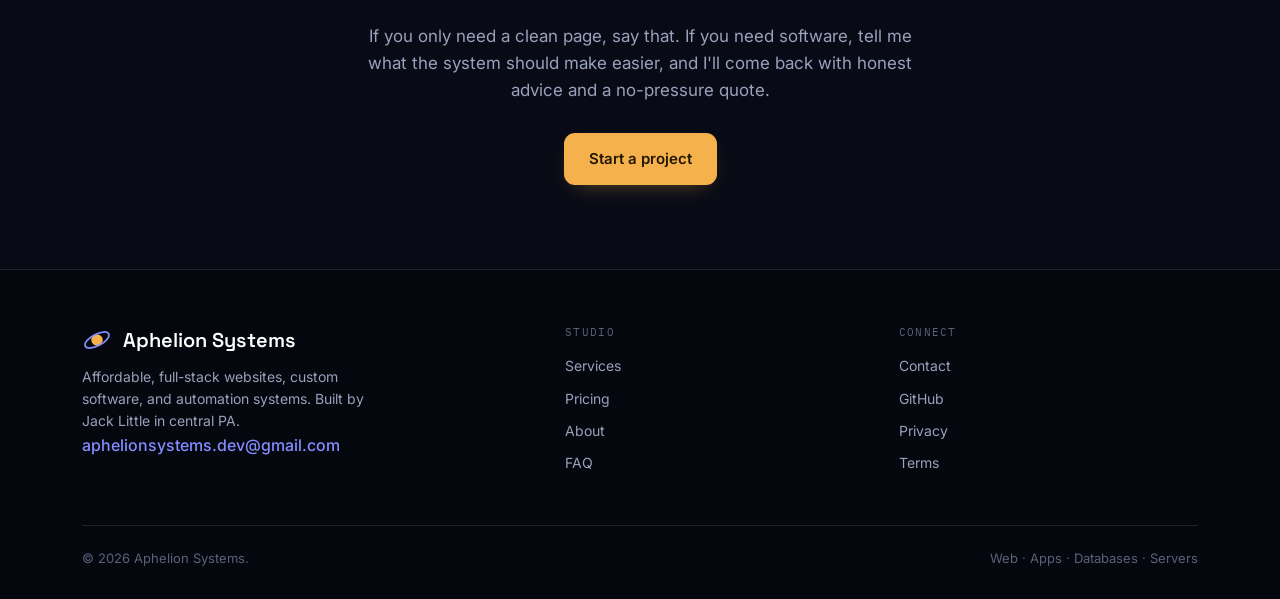
==== commit 1acc174d: "Design polish: amber CTA depth, amber-edged featured card, constellation timeline, hero rhythm Co-Au" ====
--- a/index.html
+++ b/index.html
@@ -18,7 +18,7 @@
   <link rel="preconnect" href="https://fonts.googleapis.com" />
   <link rel="preconnect" href="https://fonts.gstatic.com" crossorigin />
   <link href="https://fonts.googleapis.com/css2?family=IBM+Plex+Mono:wght@500&family=Inter:wght@400;500;600;700&family=Space+Grotesk:wght@400;500;600;700&display=swap" rel="stylesheet" />
-  <link rel="stylesheet" href="styles.css?v=13" />
+  <link rel="stylesheet" href="styles.css?v=14" />
   <script type="application/ld+json">
   {"@context":"https://schema.org","@type":"ProfessionalService","name":"Aphelion Systems","url":"https://www.aphelionsystems.dev/","email":"aphelionsystems.dev@gmail.com","areaServed":["Harrisburg, PA","Mechanicsburg, PA","Dillsburg, PA","Camp Hill, PA","Carlisle, PA","Bloomsburg, PA","Central Pennsylvania","Remote"],"address":{"@type":"PostalAddress","addressLocality":"Mechanicsburg","addressRegion":"PA","addressCountry":"US"},"founder":"Jack Little","description":"Affordable custom websites, web apps, forms, dashboards, automations, and small-business digital systems across the Harrisburg area, Bloomsburg, and central Pennsylvania.","sameAs":["https://github.com/jacklittle4"]}
   </script>
--- a/styles.css
+++ b/styles.css
@@ -51,8 +51,10 @@
 /* buttons */
 .btn{display:inline-flex; align-items:center; gap:9px; font-family:var(--body); font-weight:600; font-size:15px; padding:13px 24px; border-radius:11px; cursor:pointer; border:1px solid transparent; transition:transform .15s ease, background .2s ease, border-color .2s ease;}
 .btn:hover{transform:translateY(-1px);}
-.btn-amber{background:var(--amber); color:#241701;}
+.btn-amber{background:var(--amber); color:#241701; box-shadow:0 8px 22px -12px rgba(245,177,76,.55);}
 .btn-amber:focus-visible{outline:none; box-shadow:0 0 0 2px var(--bg), 0 0 0 4px var(--amber);}
+.btn-amber:hover{background:var(--amber-soft); box-shadow:0 14px 30px -12px rgba(245,177,76,.7);}
+.btn-indigo:hover{background:var(--indigo);}
 .btn-indigo{background:var(--indigo-deep); color:#fff;}
 .btn-ghost{background:transparent; color:var(--on-dark); border-color:var(--line-dark);}
 .btn-ghost:hover{border-color:var(--indigo);}
@@ -91,10 +93,10 @@
 .hero-glow{position:absolute; inset:0; z-index:0; pointer-events:none; background:
   radial-gradient(680px 420px at 50% -10%, rgba(245,177,76,.12), transparent 60%);}
 .hero-inner{position:relative; z-index:2; text-align:center; max-width:800px; margin:0 auto; padding:184px 0 120px;}
-.hero-inner .eyebrow{margin-bottom:22px;}
+.hero-inner .eyebrow{margin-bottom:26px; opacity:.95;}
 .hero h1{font-family:var(--display); font-weight:600; font-size:clamp(33px,4.6vw,52px); line-height:1.08; letter-spacing:-.02em; color:#fff; max-width:760px; margin:0 auto;}
 .hero h1 .accent{color:var(--amber-soft);}
-.hero .lede{color:var(--muted-dark); font-size:18px; margin:22px auto 34px; max-width:580px;}
+.hero .lede{color:var(--muted-dark); font-size:18px; margin:24px auto 36px; max-width:552px;}
 .hero-actions{display:flex; gap:13px; flex-wrap:wrap; justify-content:center;}
 .hero-trust{display:flex; gap:8px; flex-wrap:wrap; justify-content:center; align-items:center; margin:46px auto 0; padding-top:26px; border-top:1px solid var(--line-dark); max-width:680px;}
 .hero-trust b{font-size:14px; color:var(--on-dark); font-weight:600;}
@@ -145,6 +147,8 @@
 .work-grid .proj.lead{grid-column:1 / -1; display:grid; grid-template-columns:1.15fr .85fr; align-items:stretch;}
 .work-grid .proj.lead .thumb{height:100%; min-height:310px; border-bottom:0; border-right:1px solid var(--line-dark);}
 .work-grid .proj.lead .body{padding:32px 34px 34px; display:flex; flex-direction:column; justify-content:center;}
+.work-grid .proj.lead{border-color:rgba(245,177,76,.28); box-shadow:0 30px 60px -40px rgba(245,177,76,.25), 0 20px 50px -30px rgba(8,11,22,.7);}
+.work-grid .proj.lead:hover{border-color:rgba(245,177,76,.45);}
 .work-note{grid-column:1 / -1; font-family:var(--mono); font-size:12.5px; letter-spacing:.03em; color:var(--muted-dark); padding-top:8px; margin-top:2px; border-top:1px solid var(--line-dark);}
 .quote{margin:16px 0 0; padding-left:14px; border-left:2px solid var(--amber); font-size:15px; font-style:italic; color:#cdd2e2;}
 .quote cite{display:block; margin-top:8px; font-style:normal; font-family:var(--mono); font-size:12.5px; color:var(--muted-dark);}
@@ -157,7 +161,11 @@
 /* timeline / process */
 .timeline{list-style:none; display:grid; grid-template-columns:repeat(5,1fr); gap:16px; counter-reset:step;}
 .timeline.stack{grid-template-columns:1fr; gap:14px; max-width:760px;}
-.timeline li{position:relative; padding-top:22px; border-top:2px solid var(--indigo-deep);}
+.timeline li{position:relative; padding-top:30px; border-top:0;}
+.timeline li::before{content:""; position:absolute; top:0; left:0; right:0; height:2px; background:linear-gradient(90deg, var(--indigo-deep), rgba(131,141,255,.25));}
+.timeline li::after{content:""; position:absolute; top:-5px; left:0; width:11px; height:11px; border-radius:50%; background:var(--indigo-deep); box-shadow:0 0 0 4px rgba(131,141,255,.18);}
+.section.dark .timeline li::before{background:linear-gradient(90deg, var(--indigo), rgba(131,141,255,.2));}
+.section.dark .timeline li::after{background:var(--indigo); box-shadow:0 0 0 4px rgba(131,141,255,.22);}
 .timeline li span{font-family:var(--mono); font-size:13px; color:var(--indigo-deep); font-weight:500;}
 .section.dark .timeline li span{color:var(--indigo);}
 .timeline li h3{font-family:var(--display); font-weight:600; font-size:18px; margin:8px 0 6px; color:inherit;}
